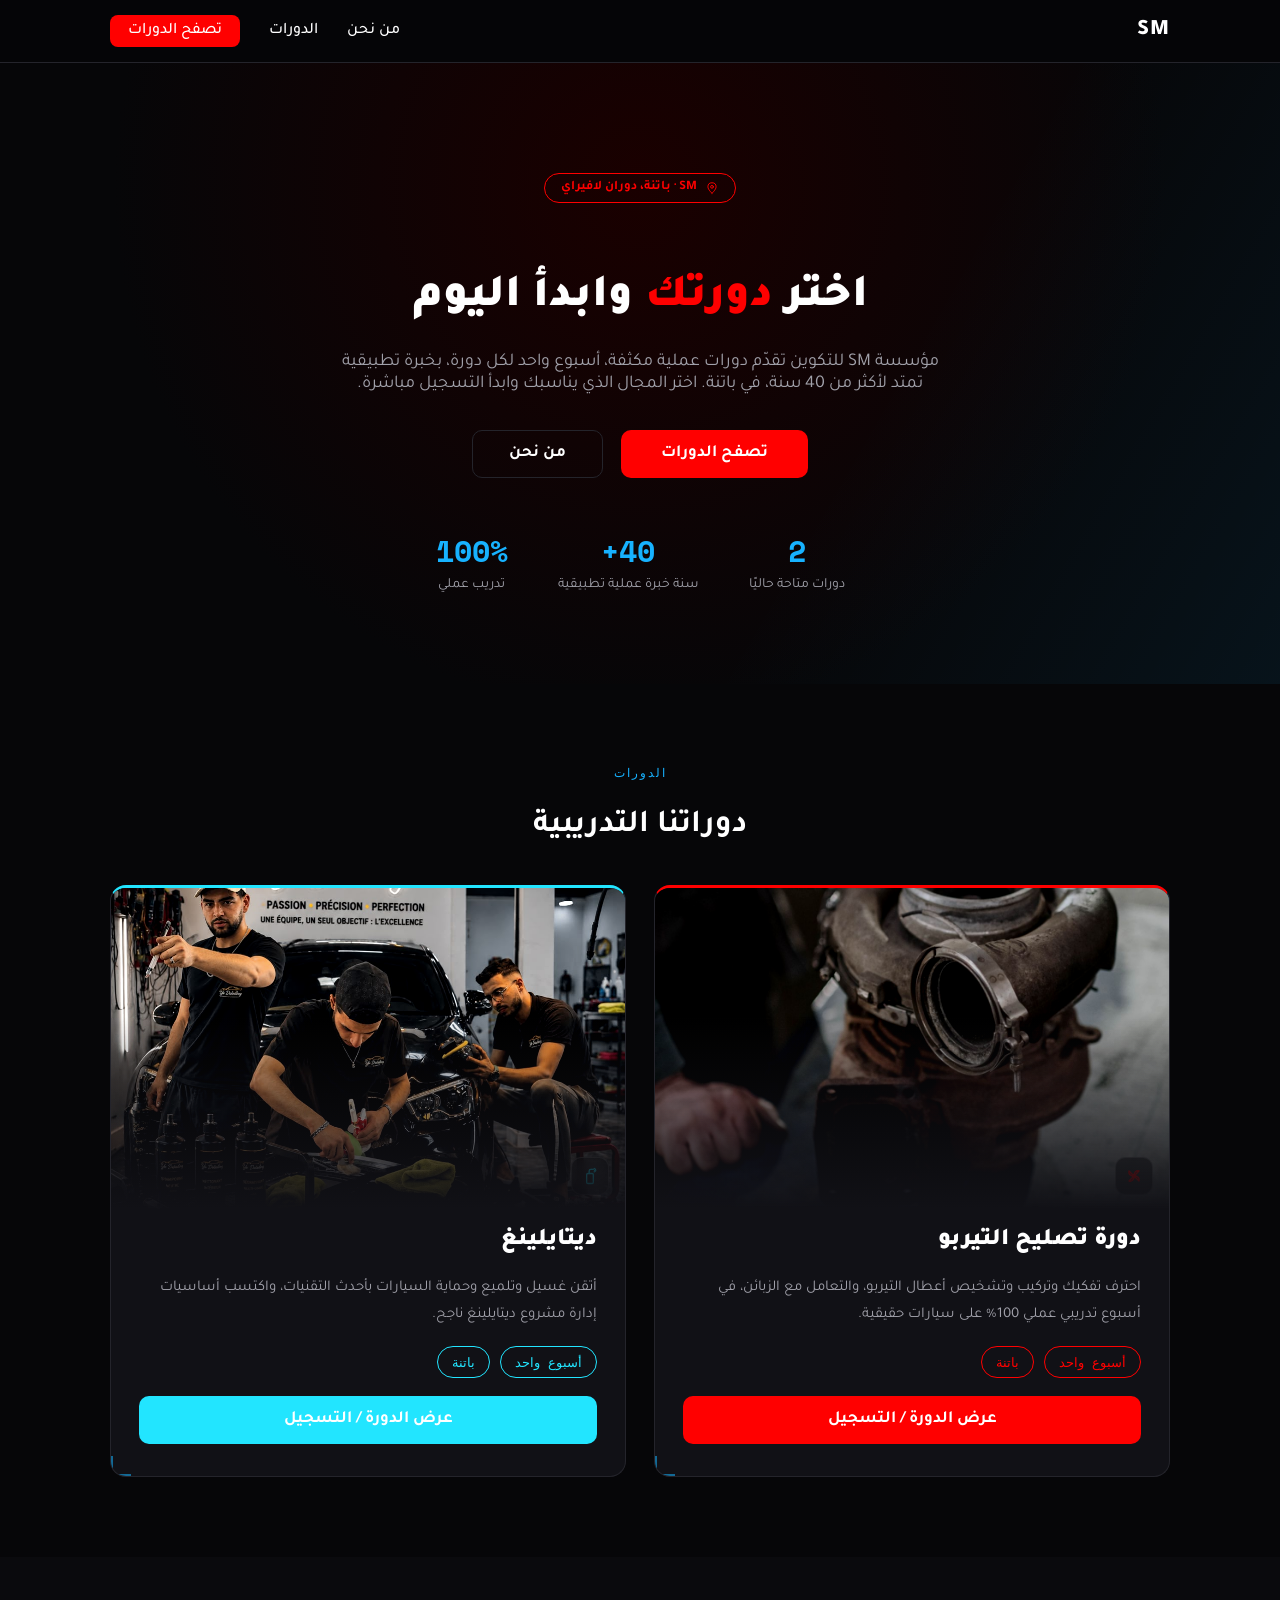
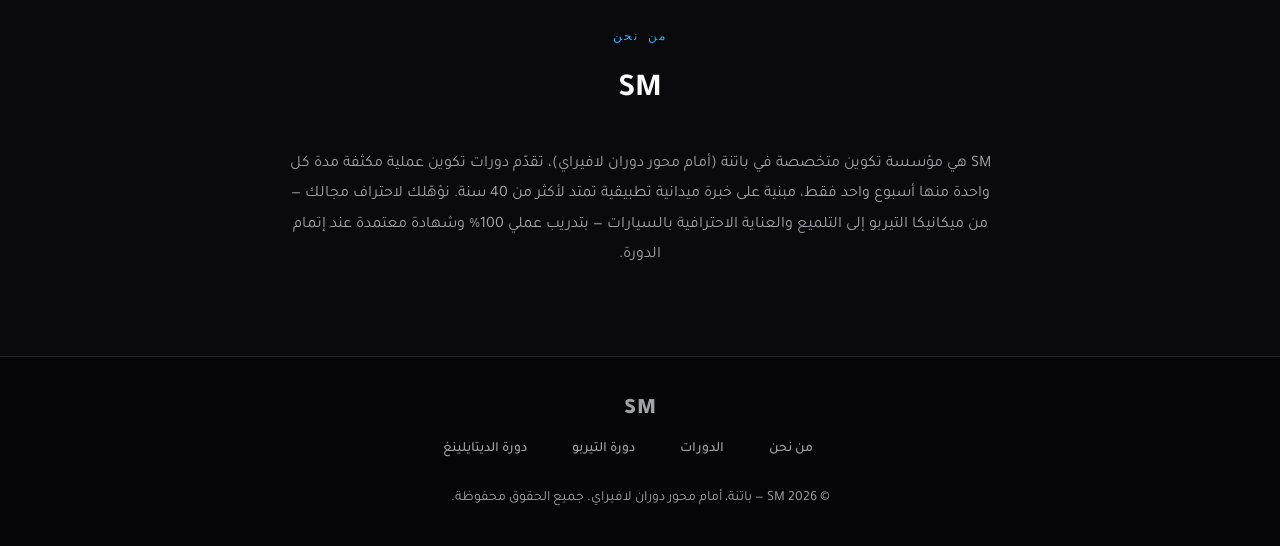
==== index.html @ 5389dda2 "Add YR DETAILING partner section and use its photo on the detailing card The detailing course is run" ====
<!DOCTYPE html>
<html lang="ar" dir="rtl">
<head>
<meta charset="UTF-8">
<meta name="viewport" content="width=device-width, initial-scale=1.0">
<meta name="description" content="SM — مؤسسة تكوين في باتنة تقدّم دورات عملية مكثفة: التيربو وميكانيكا السيارات، والتلميع والعناية الاحترافية بالسيارات (ديتايلينغ).">
<meta name="theme-color" content="#060608">
<title>SM | اختر دورتك - باتنة</title>
<link rel="icon" href="data:image/svg+xml,%3Csvg xmlns='http://www.w3.org/2000/svg' viewBox='0 0 100 100'%3E%3Ccircle cx='50' cy='50' r='48' fill='%23000'/%3E%3Ccircle cx='50' cy='50' r='48' fill='none' stroke='%23ff0000' stroke-width='4'/%3E%3Ctext x='50' y='68' font-size='55' text-anchor='middle'%3E%F0%9F%94%A7%3C/text%3E%3C/svg%3E">
<link rel="preconnect" href="https://fonts.googleapis.com">
<link href="https://fonts.googleapis.com/css2?family=Tajawal:wght@400;500;700;900&family=Space+Mono:wght@400;700&display=swap" rel="stylesheet">
<link rel="stylesheet" href="assets/style.css">
</head>
<body>

<!-- Icon sprite: inline SVG symbols (no emoji, no external icon library) -->
<svg aria-hidden="true" style="position:absolute;width:0;height:0;overflow:hidden">
  <defs>
    <symbol id="icon-map-pin" viewBox="0 0 24 24">
      <path d="M12 21s-7-6.2-7-11a7 7 0 1 1 14 0c0 4.8-7 11-7 11Z"/>
      <circle cx="12" cy="10" r="2.4"/>
    </symbol>
    <symbol id="icon-turbine" viewBox="0 0 24 24">
      <circle cx="12" cy="12" r="2"/>
      <path d="M12 12 C12 7 15 5 18 6 C16 8 14 10 12 12 Z"/>
      <path d="M12 12 C7 12 5 9 6 6 C8 8 10 10 12 12 Z"/>
      <path d="M12 12 C12 17 9 19 6 18 C8 16 10 14 12 12 Z"/>
      <path d="M12 12 C17 12 19 15 18 18 C16 16 14 14 12 12 Z"/>
    </symbol>
    <symbol id="icon-spray" viewBox="0 0 24 24">
      <rect x="8" y="9" width="8" height="12" rx="1.5"/>
      <path d="M11 9V6a2 2 0 0 1 2-2h1"/>
      <path d="M14 4h2"/>
      <path d="M17 3l1.5 1M17.5 5.5 19 5M17 7l1.5-1"/>
    </symbol>
    <symbol id="icon-arrow-up" viewBox="0 0 24 24">
      <path d="M12 19V5"/>
      <path d="M6 11 12 5 18 11"/>
    </symbol>
  </defs>
</svg>

<a href="#main" class="skip-link">تخطَّ إلى المحتوى</a>

<header class="site-header">
  <div class="container header-inner">
    <a href="index.html" class="logo">SM</a>

    <button class="nav-toggle" id="navToggle" aria-expanded="false" aria-controls="siteNav" aria-label="فتح القائمة">
      <span></span><span></span><span></span>
    </button>

    <nav id="siteNav">
      <a href="#about">من نحن</a>
      <a href="#courses">الدورات</a>
      <a href="#courses" class="nav-cta">تصفح الدورات</a>
    </nav>
  </div>
</header>

<main id="main">

<section class="hero hero--centered">
  <div class="container hero-inner">
    <div class="hero-content">
      <span class="hero-badge reveal">
        <svg class="icon" style="width:14px;height:14px"><use href="#icon-map-pin"/></svg>
        SM · باتنة، دوران لافيراي
      </span>
      <h1 class="reveal">اختر <span class="highlight">دورتك</span> وابدأ اليوم</h1>
      <p class="reveal">مؤسسة SM للتكوين تقدّم دورات عملية مكثفة، أسبوع واحد لكل دورة، بخبرة تطبيقية تمتد لأكثر من 40 سنة، في باتنة. اختر المجال الذي يناسبك وابدأ التسجيل مباشرة.</p>
      <div class="hero-actions reveal">
        <a href="#courses" class="btn-primary">تصفح الدورات</a>
        <a href="#about" class="btn-ghost">من نحن</a>
      </div>
      <div class="hero-stats reveal">
        <div class="hero-stat">
          <div class="hero-stat-value"><span class="counter" data-target="2">0</span></div>
          <div class="hero-stat-label">دورات متاحة حاليًا</div>
        </div>
        <div class="hero-stat">
          <div class="hero-stat-value"><span class="counter" data-target="40" data-suffix="+">0</span></div>
          <div class="hero-stat-label">سنة خبرة عملية تطبيقية</div>
        </div>
        <div class="hero-stat">
          <div class="hero-stat-value"><span class="counter" data-target="100" data-suffix="%">0</span></div>
          <div class="hero-stat-label">تدريب عملي</div>
        </div>
      </div>
    </div>
  </div>
</section>

<section class="courses" id="courses">
  <div class="container">
    <span class="section-eyebrow reveal">الدورات</span>
    <h2 class="section-title reveal">دوراتنا التدريبية</h2>
    <div class="courses-grid" id="coursesGrid"></div>
  </div>
</section>

<section class="about" id="about">
  <div class="container about-inner reveal">
    <span class="section-eyebrow">من نحن</span>
    <h2 class="section-title">SM</h2>
    <p>
      SM هي مؤسسة تكوين متخصصة في باتنة (أمام محور دوران لافيراي)، تقدّم دورات تكوين عملية مكثفة
      مدة كل واحدة منها أسبوع واحد فقط، مبنية على خبرة ميدانية تطبيقية تمتد لأكثر من 40 سنة.
      نؤهّلك لاحتراف مجالك — من ميكانيكا التيربو إلى التلميع والعناية الاحترافية بالسيارات —
      بتدريب عملي 100% وشهادة معتمدة عند إتمام الدورة.
    </p>
  </div>
</section>

</main>

<footer class="site-footer">
  <div class="container footer-inner">
    <a href="index.html" class="logo">SM</a>
    <nav class="footer-nav">
      <a href="#about">من نحن</a>
      <a href="#courses">الدورات</a>
      <a href="turbo.html">دورة التيربو</a>
      <a href="detailing.html">دورة الديتايلينغ</a>
    </nav>
    <p>© 2026 SM — باتنة، أمام محور دوران لافيراي. جميع الحقوق محفوظة.</p>
  </div>
</footer>

<button id="backToTop" class="back-to-top" aria-label="العودة إلى الأعلى">
  <svg class="icon" style="width:20px;height:20px"><use href="#icon-arrow-up"/></svg>
</button>

<script src="assets/courses.js"></script>
<script src="assets/script.js"></script>
</body>
</html>
---- assets/style.css ----
:root {
  --bg: #060608;
  --bg-alt: #0a0a0d;
  --card: #111116;
  --border: #24242b;
  --red: #ff0000;
  --red-rgb: 255, 0, 0;
  --blue: #17b2ff;
  --blue-rgb: 23, 178, 255;
  --text: #fff;
  --text-dim: #a1a1aa;
}

* { box-sizing: border-box; }

html { scroll-behavior: smooth; }

body {
  margin: 0;
  padding: 0;
  background-color: var(--bg);
  color: var(--text);
  font-family: 'Tajawal', Arial, sans-serif;
}

.container {
  max-width: 1100px;
  margin: 0 auto;
  padding: 0 20px;
}

a { text-decoration: none; color: inherit; }

:focus-visible {
  outline: 2px solid var(--blue);
  outline-offset: 3px;
}

.icon {
  width: 1em;
  height: 1em;
  stroke: currentColor;
  fill: none;
  stroke-width: 1.6;
  stroke-linecap: round;
  stroke-linejoin: round;
  flex-shrink: 0;
}

.skip-link {
  position: absolute;
  right: 10px;
  top: -60px;
  background-color: var(--red);
  color: #fff;
  padding: 10px 18px;
  border-radius: 8px;
  z-index: 1000;
  transition: top 0.2s;
}
.skip-link:focus { top: 10px; }

.section-title {
  text-align: center;
  font-size: 32px;
  margin-bottom: 40px;
}
.section-eyebrow {
  display: block;
  text-align: center;
  color: var(--blue);
  font-family: 'Space Mono', monospace;
  font-size: 12px;
  letter-spacing: 2px;
  text-transform: uppercase;
  margin-bottom: 10px;
}

section[id] { scroll-margin-top: 90px; }

/* Technical HUD corner accents */
.tech-corners { position: relative; }
.tech-corners::before,
.tech-corners::after {
  content: '';
  position: absolute;
  width: 18px;
  height: 18px;
  border: 2px solid var(--blue);
  opacity: 0.55;
  pointer-events: none;
  transition: opacity 0.3s, border-color 0.3s;
}
.tech-corners::before { top: 0; inset-inline-start: 0; border-inline-end: none; border-bottom: none; }
.tech-corners::after { bottom: 0; inset-inline-end: 0; border-inline-start: none; border-top: none; }
.tech-corners:hover::before,
.tech-corners:hover::after { border-color: var(--red); opacity: 0.9; }

/* Header */
.site-header {
  position: sticky;
  top: 0;
  background-color: rgba(6,6,8,0.9);
  backdrop-filter: blur(6px);
  border-bottom: 1px solid var(--border);
  z-index: 100;
}
.header-inner {
  display: flex;
  justify-content: space-between;
  align-items: center;
  padding: 18px 20px;
  position: relative;
}
.logo {
  font-weight: 900;
  font-size: 22px;
  letter-spacing: 1px;
}
.logo span { color: var(--red); }

nav a {
  margin-inline-start: 25px;
  font-weight: 500;
  transition: color 0.2s;
}
nav a:hover { color: var(--blue); }
.nav-cta {
  background-color: var(--red);
  padding: 8px 18px;
  border-radius: 8px;
  color: #fff !important;
}
.nav-cta:hover { color: #fff !important; }

.nav-toggle {
  display: none;
  flex-direction: column;
  justify-content: center;
  gap: 5px;
  width: 36px;
  height: 32px;
  background: none;
  border: none;
  cursor: pointer;
  padding: 0;
}
.nav-toggle span {
  display: block;
  height: 2px;
  width: 100%;
  background-color: var(--text);
  border-radius: 2px;
  transition: transform 0.2s, opacity 0.2s;
}
.nav-toggle[aria-expanded="true"] span:nth-child(1) { transform: translateY(7px) rotate(45deg); }
.nav-toggle[aria-expanded="true"] span:nth-child(2) { opacity: 0; }
.nav-toggle[aria-expanded="true"] span:nth-child(3) { transform: translateY(-7px) rotate(-45deg); }

/* Hero */
.hero {
  position: relative;
  padding: 110px 0 90px;
  text-align: center;
  background: radial-gradient(circle at 50% 20%, #1a0000 0%, var(--bg) 65%);
  overflow: hidden;
}
.hero::before {
  content: '';
  position: absolute;
  inset: -50% -20%;
  background: linear-gradient(120deg, transparent 30%, rgba(var(--blue-rgb),0.10) 45%, rgba(var(--red-rgb),0.10) 55%, transparent 70%);
  background-size: 200% 200%;
  animation: sweep 12s ease-in-out infinite;
  pointer-events: none;
}
@keyframes sweep {
  0%, 100% { background-position: 0% 0%; }
  50% { background-position: 100% 100%; }
}
.hero-inner {
  position: relative;
  display: flex;
  align-items: center;
  justify-content: center;
  gap: 50px;
  flex-wrap: wrap-reverse;
}
/* min-width:0 lets these shrink below their flex-basis instead of being
   pinned to it — keeps the hero safe on very narrow screens. */
.hero-content { flex: 1 1 420px; min-width: 0; }
.hero-visual { flex: 1 1 400px; min-width: 0; max-width: min(440px, 100%); }

/* keyframe kept: also used by the course card's hover icon */
@keyframes spin-turbo {
  to { transform: rotate(360deg); }
}

.turbo-photo {
  margin: 0;
  position: relative;
  border-radius: 16px;
  overflow: hidden;
  border: 1px solid var(--border);
  box-shadow: 0 20px 60px rgba(0,0,0,0.6);
}
.turbo-photo img {
  display: block;
  width: 100%;
  height: clamp(320px, 42vw, 440px);
  object-fit: cover;
  object-position: 50% 62%;
  filter: contrast(1.08) saturate(0.9);
}
.turbo-photo::after {
  content: '';
  position: absolute;
  inset: 0;
  background: linear-gradient(160deg, rgba(255,0,0,0.16) 0%, transparent 45%, rgba(6,6,8,0.75) 100%);
  pointer-events: none;
}

.hero-badge {
  display: inline-flex;
  align-items: center;
  gap: 8px;
  border: 1px solid var(--red);
  color: var(--red);
  border-radius: 20px;
  padding: 6px 16px;
  font-size: 13px;
  font-weight: 700;
  margin-bottom: 25px;
}
.hero h1 {
  font-size: clamp(30px, 5.5vw, 46px);
  font-weight: 900;
  margin-bottom: 20px;
  line-height: 1.4;
}
.highlight { color: var(--red); }
.hero p {
  font-size: 18px;
  color: var(--text-dim);
  max-width: 600px;
  margin: 0 auto 35px;
}

.hero-actions {
  display: flex;
  justify-content: center;
  gap: 18px;
  flex-wrap: wrap;
}

.hero-stats {
  display: flex;
  justify-content: center;
  gap: 50px;
  margin-top: 50px;
  flex-wrap: wrap;
}
.hero-stat { text-align: center; }
.hero-stat-value {
  font-family: 'Space Mono', monospace;
  font-size: 30px;
  font-weight: 700;
  color: var(--blue);
}
.hero-stat-label {
  font-size: 14px;
  color: var(--text-dim);
  margin-top: 4px;
}

.btn-primary {
  display: inline-flex;
  align-items: center;
  gap: 8px;
  background-color: var(--red);
  color: #fff;
  padding: 14px 40px;
  border-radius: 10px;
  font-weight: 700;
  font-size: 17px;
  border: none;
  cursor: pointer;
  transition: transform 0.2s, box-shadow 0.2s;
}
.btn-primary:hover {
  transform: translateY(-3px);
  box-shadow: 0 0 25px rgba(var(--red-rgb),0.6);
}
.btn-primary:disabled {
  opacity: 0.6;
  cursor: not-allowed;
  transform: none;
  box-shadow: none;
}

.btn-ghost {
  display: inline-flex;
  align-items: center;
  gap: 8px;
  background-color: transparent;
  color: var(--text);
  padding: 13px 36px;
  border-radius: 10px;
  font-weight: 700;
  font-size: 17px;
  border: 1px solid var(--border);
  cursor: pointer;
  transition: border-color 0.2s, transform 0.2s, color 0.2s;
}
.btn-ghost:hover {
  border-color: var(--blue);
  color: var(--blue);
  transform: translateY(-3px);
}

/* About */
.about { padding: 70px 0; background-color: var(--bg-alt); }
.about-inner {
  max-width: 750px;
  margin: 0 auto;
  text-align: center;
}
.about-inner p {
  color: var(--text-dim);
  font-size: 16px;
  line-height: 1.9;
}

/* Courses */
.courses { padding: 80px 0; }
.course-panel {
  position: relative;
  max-width: 780px;
  margin: 0 auto;
  background-color: var(--card);
  border: 1px solid var(--border);
  border-top: 3px solid var(--blue);
  border-radius: 15px;
  padding: 40px;
  overflow: hidden;
  transition: transform 0.35s, box-shadow 0.35s;
}
.course-panel:hover {
  transform: translateY(-8px);
  box-shadow: 0 0 40px rgba(var(--red-rgb),0.3);
}
.card-shine {
  position: absolute;
  inset: 0;
  background: linear-gradient(120deg, transparent 40%, rgba(255,255,255,0.05) 50%, transparent 60%);
  transform: translateX(-120%);
  transition: transform 0.9s ease;
  pointer-events: none;
}
.course-panel:hover .card-shine { transform: translateX(120%); }

.course-panel-icon svg { transition: transform 0.3s; }
.course-panel:hover .course-panel-icon svg { animation: spin-turbo 1.4s linear infinite; }

.course-panel-header {
  display: flex;
  flex-direction: column;
  align-items: center;
  text-align: center;
  gap: 10px;
  margin-bottom: 30px;
}
.course-panel-icon { width: 56px; height: 56px; color: var(--blue); }
.course-panel-icon .icon { width: 100%; height: 100%; stroke-width: 1.3; }
.course-panel-name { font-size: 24px; font-weight: 900; }
.course-panel-meta { display: flex; gap: 12px; flex-wrap: wrap; justify-content: center; }
.course-meta-pill {
  display: inline-flex;
  align-items: center;
  gap: 6px;
  font-family: 'Space Mono', monospace;
  font-size: 13px;
  color: var(--red);
  border: 1px solid var(--red);
  border-radius: 20px;
  padding: 5px 14px;
}

.program-list {
  display: grid;
  grid-template-columns: repeat(auto-fit, minmax(220px, 1fr));
  gap: 16px;
  margin-bottom: 35px;
}
.program-item {
  display: flex;
  align-items: flex-start;
  gap: 12px;
  background-color: #000;
  border: 1px solid var(--border);
  border-radius: 10px;
  padding: 14px 16px;
  opacity: 0;
  transform: translateY(14px);
  transition: opacity 0.5s ease-out, transform 0.5s ease-out;
}
.course-panel.visible .program-item {
  opacity: 1;
  transform: translateY(0);
}
.course-panel.visible .program-item:nth-child(1) { transition-delay: 0.05s; }
.course-panel.visible .program-item:nth-child(2) { transition-delay: 0.15s; }
.course-panel.visible .program-item:nth-child(3) { transition-delay: 0.25s; }
.course-panel.visible .program-item:nth-child(4) { transition-delay: 0.35s; }
.course-panel.visible .program-item:nth-child(5) { transition-delay: 0.45s; }
@media (prefers-reduced-motion: reduce) {
  .program-item { opacity: 1; transform: none; transition: none; }
}
.program-item-icon { width: 22px; height: 22px; color: var(--blue); margin-top: 2px; }
.program-item p { margin: 0; font-size: 14px; line-height: 1.6; }

.course-panel-cta { text-align: center; }

/* Why us */
.why-us { padding: 80px 0; background-color: var(--bg-alt); }
.why-grid {
  display: grid;
  grid-template-columns: repeat(auto-fit, minmax(220px, 1fr));
  gap: 25px;
  text-align: center;
}
.why-item {
  background-color: var(--card);
  border: 1px solid var(--border);
  border-radius: 15px;
  padding: 30px 15px;
  transition: border-color 0.3s, transform 0.3s;
}
.why-item:hover { border-color: var(--blue); transform: translateY(-6px); }
.why-icon {
  width: 40px;
  height: 40px;
  margin: 0 auto 12px;
  color: var(--red);
}
.why-icon .icon { width: 100%; height: 100%; }
.why-item p { font-weight: 500; }

/* FAQ */
.faq { padding: 80px 0; }
.faq-list { max-width: 750px; margin: 0 auto; display: flex; flex-direction: column; gap: 14px; }
.faq-item {
  background-color: var(--card);
  border: 1px solid var(--border);
  border-radius: 12px;
  overflow: hidden;
}
.faq-question {
  width: 100%;
  display: flex;
  align-items: center;
  justify-content: space-between;
  gap: 15px;
  background: none;
  border: none;
  color: var(--text);
  font-family: inherit;
  font-size: 16px;
  font-weight: 700;
  text-align: start;
  padding: 20px;
  cursor: pointer;
}
.faq-question .icon {
  width: 20px;
  height: 20px;
  color: var(--blue);
  transition: transform 0.25s;
  flex-shrink: 0;
}
.faq-item[data-open="true"] .faq-question .icon { transform: rotate(180deg); }
.faq-answer {
  display: grid;
  grid-template-rows: 0fr;
  transition: grid-template-rows 0.25s ease-out;
}
.faq-item[data-open="true"] .faq-answer { grid-template-rows: 1fr; }
.faq-answer-inner {
  overflow: hidden;
  color: var(--text-dim);
  font-size: 14px;
  line-height: 1.8;
}
.faq-item[data-open="true"] .faq-answer-inner { padding: 0 20px 20px; }

/* Signup */
.signup { padding: 80px 0; }
.signup-form {
  max-width: 550px;
  margin: 0 auto;
  background-color: var(--card);
  border: 1px solid var(--border);
  border-radius: 15px;
  padding: 35px;
}
.form-row { margin-bottom: 20px; display: flex; flex-direction: column; gap: 8px; }
.form-row label { font-weight: 500; font-size: 14px; }
.form-row input,
.form-row select,
.form-row textarea {
  background-color: #000;
  border: 1px solid var(--border);
  border-radius: 8px;
  padding: 12px;
  color: var(--text);
  font-family: inherit;
  font-size: 15px;
  min-height: 44px;
}
.form-row input:focus,
.form-row select:focus,
.form-row textarea:focus {
  outline: none;
  border-color: var(--blue);
}
.form-row input.invalid,
.form-row select.invalid {
  border-color: var(--red);
}
.field-error {
  color: var(--red);
  font-size: 13px;
  min-height: 16px;
}
.choice-group {
  display: flex;
  flex-wrap: wrap;
  gap: 8px;
  border-radius: 10px;
  transition: box-shadow 0.2s;
}
.choice-group.invalid { box-shadow: 0 0 0 1px var(--red); padding: 4px; }
.choice-btn {
  background-color: #000;
  border: 1px solid var(--border);
  color: var(--text);
  border-radius: 8px;
  padding: 10px 16px;
  min-height: 44px;
  font-family: inherit;
  font-size: 14px;
  cursor: pointer;
  transition: border-color 0.2s, background-color 0.2s, color 0.2s;
}
.choice-btn:hover { border-color: var(--blue); }
.choice-btn.selected {
  background-color: var(--blue);
  border-color: var(--blue);
  color: #000;
  font-weight: 700;
}
.signup-form .btn-primary { width: 100%; justify-content: center; }
.form-message {
  text-align: center;
  margin-top: 15px;
  font-weight: 500;
  min-height: 20px;
}
.form-message.success { color: #2ecc71; }
.form-message.error { color: var(--red); }

/* Footer */
.site-footer {
  padding: 40px 0 25px;
  text-align: center;
  border-top: 1px solid var(--border);
  color: var(--text-dim);
  font-size: 14px;
}
.footer-inner {
  display: flex;
  flex-direction: column;
  align-items: center;
  gap: 18px;
}
.footer-nav { display: flex; gap: 20px; flex-wrap: wrap; justify-content: center; }
.footer-nav a { font-size: 14px; transition: color 0.2s; }
.footer-nav a:hover { color: var(--blue); }

/* Back to top */
.back-to-top {
  position: fixed;
  bottom: 25px;
  left: 25px;
  width: 46px;
  height: 46px;
  border-radius: 50%;
  background-color: var(--red);
  color: #fff;
  border: none;
  cursor: pointer;
  opacity: 0;
  visibility: hidden;
  transform: translateY(10px);
  transition: opacity 0.25s, transform 0.25s, visibility 0.25s;
  z-index: 90;
  display: flex;
  align-items: center;
  justify-content: center;
}
.back-to-top .icon { width: 20px; height: 20px; }
.back-to-top.visible {
  opacity: 1;
  visibility: visible;
  transform: translateY(0);
}

/* Scroll reveal */
.reveal {
  opacity: 0;
  transform: translateY(24px);
  transition: opacity 0.6s ease-out, transform 0.6s ease-out;
}
.reveal.visible {
  opacity: 1;
  transform: translateY(0);
}
@media (prefers-reduced-motion: reduce) {
  html { scroll-behavior: auto; }
  .reveal { opacity: 1; transform: none; transition: none; }
  .back-to-top { transition: none; }
  .hero::before { animation: none; }
  .course-panel:hover .course-panel-icon svg { animation: none; }
  .card-shine { display: none; }
}

@media (max-width: 780px) {
  .nav-toggle { display: flex; }
  nav#siteNav {
    position: absolute;
    top: 100%;
    inset-inline: 0;
    background-color: var(--bg-alt);
    border-bottom: 1px solid var(--border);
    flex-direction: column;
    align-items: stretch;
    padding: 10px 20px 20px;
    display: none;
  }
  nav#siteNav.open { display: flex; }
  nav#siteNav a {
    margin-inline-start: 0;
    padding: 12px 0;
    border-bottom: 1px solid var(--border);
  }
  nav#siteNav .nav-cta {
    margin-top: 10px;
    text-align: center;
  }
}

@media (max-width: 600px) {
  .hero { padding: 70px 0 60px; }
  .hero-stats { gap: 28px; margin-top: 36px; }
  .hero-inner { gap: 34px; }
  .course-panel { padding: 28px 20px; }
  .signup-form { padding: 26px 20px; }
}

/* ==========================================================================
   Shared components: course hub (index.html) + reused across course pages
   ========================================================================== */

/* Centered hero variant — used by the hub page, which has no side visual */
.hero--centered .hero-inner { justify-content: center; text-align: center; }
.hero--centered .hero-content { flex: 0 1 720px; }

/* Course selection cards (data-driven, rendered from assets/courses.js) */
.courses-grid {
  display: grid;
  grid-template-columns: repeat(auto-fit, minmax(280px, 1fr));
  gap: 28px;
}
.course-card {
  --accent-rgb: var(--red-rgb);
  position: relative;
  display: flex;
  flex-direction: column;
  gap: 18px;
  background-color: var(--card);
  border: 1px solid var(--border);
  border-top: 3px solid rgb(var(--accent-rgb));
  border-radius: 16px;
  padding: 32px 28px;
  overflow: hidden;
  transition: transform 0.35s, box-shadow 0.35s, border-color 0.35s;
}
.course-card:hover,
.course-card:focus-within {
  transform: translateY(-8px);
  box-shadow: 0 0 40px rgba(var(--accent-rgb), 0.3);
}
.course-card:hover .card-shine { transform: translateX(120%); }
.course-card-media {
  position: relative;
  aspect-ratio: 16 / 10;
  margin: -32px -28px 0;
  overflow: hidden;
}
.course-card-media img {
  width: 100%;
  height: 100%;
  object-fit: cover;
  display: block;
  filter: contrast(1.08) saturate(0.92);
}
.course-card-media::after {
  content: '';
  position: absolute;
  inset: 0;
  background: linear-gradient(180deg, rgba(0,0,0,0) 40%, var(--card) 100%);
  pointer-events: none;
}
.course-card-media-icon {
  position: absolute;
  bottom: 14px;
  inset-inline-start: 16px;
  width: 38px;
  height: 38px;
  border-radius: 10px;
  background: rgba(0,0,0,0.55);
  backdrop-filter: blur(6px);
  -webkit-backdrop-filter: blur(6px);
  border: 1px solid rgba(255,255,255,0.18);
  display: flex;
  align-items: center;
  justify-content: center;
  color: rgb(var(--accent-rgb));
}
.course-card-media-icon .icon { width: 20px; height: 20px; }
.course-card-body { display: flex; flex-direction: column; gap: 18px; flex: 1; }
.course-card-name { font-size: 24px; font-weight: 900; margin: 0; }
.course-card-desc { color: var(--text-dim); font-size: 15px; line-height: 1.8; margin: 0; flex: 1; }
.course-card-meta { display: flex; gap: 10px; flex-wrap: wrap; }
.course-card-meta .course-meta-pill { color: rgb(var(--accent-rgb)); border-color: rgb(var(--accent-rgb)); }
.course-card-cta { justify-content: center; background-color: rgb(var(--accent-rgb)); }
.course-card-badge {
  position: absolute;
  top: 18px;
  inset-inline-end: 18px;
  font-family: 'Space Mono', monospace;
  font-size: 11px;
  letter-spacing: 1px;
  text-transform: uppercase;
  color: var(--text-dim);
  border: 1px solid var(--border);
  border-radius: 20px;
  padding: 4px 12px;
}

/* "What you'll learn" module grid — reused on any course page */
.module-grid {
  display: grid;
  grid-template-columns: repeat(auto-fit, minmax(240px, 1fr));
  gap: 20px;
}
.module-card {
  background-color: var(--card);
  border: 1px solid var(--border);
  border-radius: 14px;
  padding: 22px 20px;
  transition: border-color 0.3s, transform 0.3s;
}
.module-card:hover { border-color: var(--blue); transform: translateY(-4px); }
.module-card-head { display: flex; align-items: center; gap: 12px; margin-bottom: 10px; }
.module-card-number {
  font-family: 'Space Mono', monospace;
  font-size: 13px;
  color: var(--blue);
  border: 1px solid var(--blue);
  border-radius: 50%;
  width: 28px;
  height: 28px;
  display: flex;
  align-items: center;
  justify-content: center;
  flex-shrink: 0;
}
.module-card-icon { width: 24px; height: 24px; color: var(--blue); flex-shrink: 0; }
.module-card-title { font-size: 16px; font-weight: 700; margin: 0; }
.module-card-desc { font-size: 14px; color: var(--text-dim); line-height: 1.7; margin: 0; }

/* Lists inside a reused accordion answer (e.g. curriculum lessons) */
.faq-answer-inner ul { margin: 0; padding-inline-start: 20px; }
.faq-answer-inner li { margin-bottom: 6px; }
.faq-answer-inner li:last-child { margin-bottom: 0; }
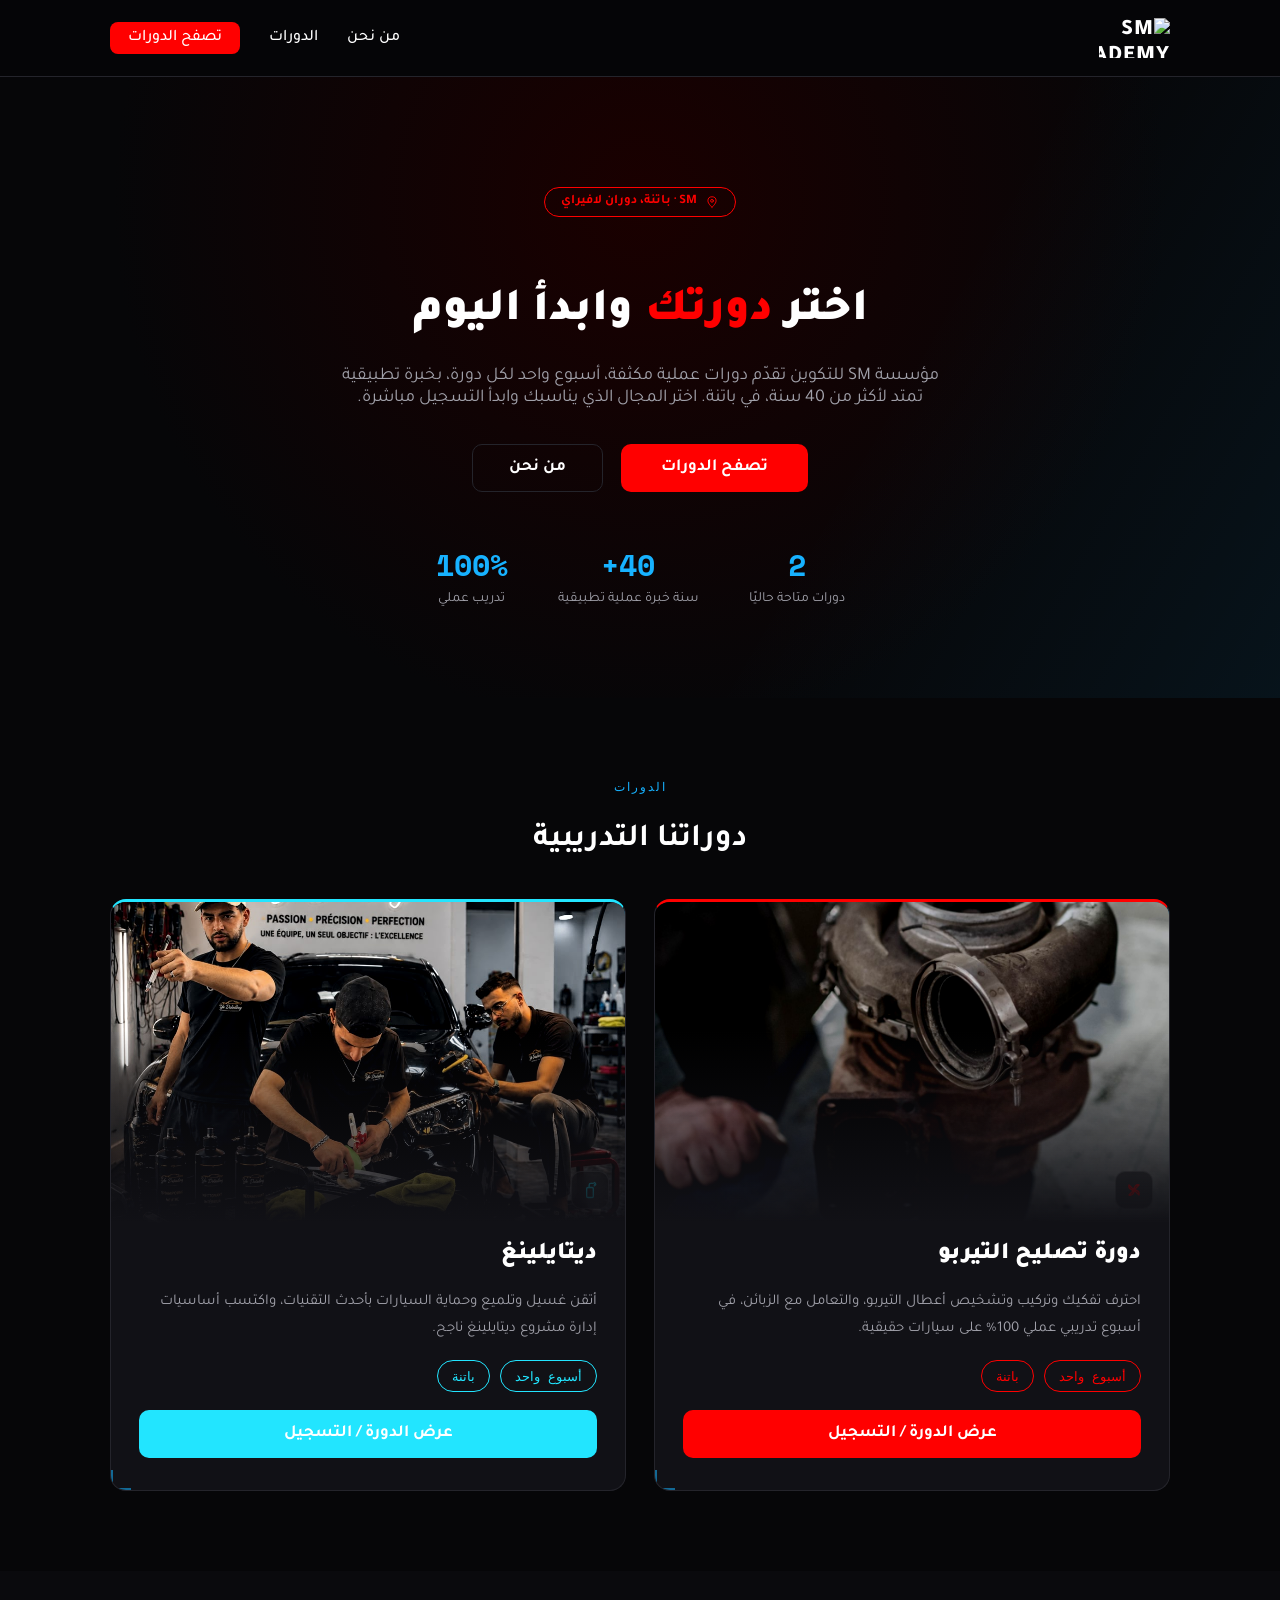
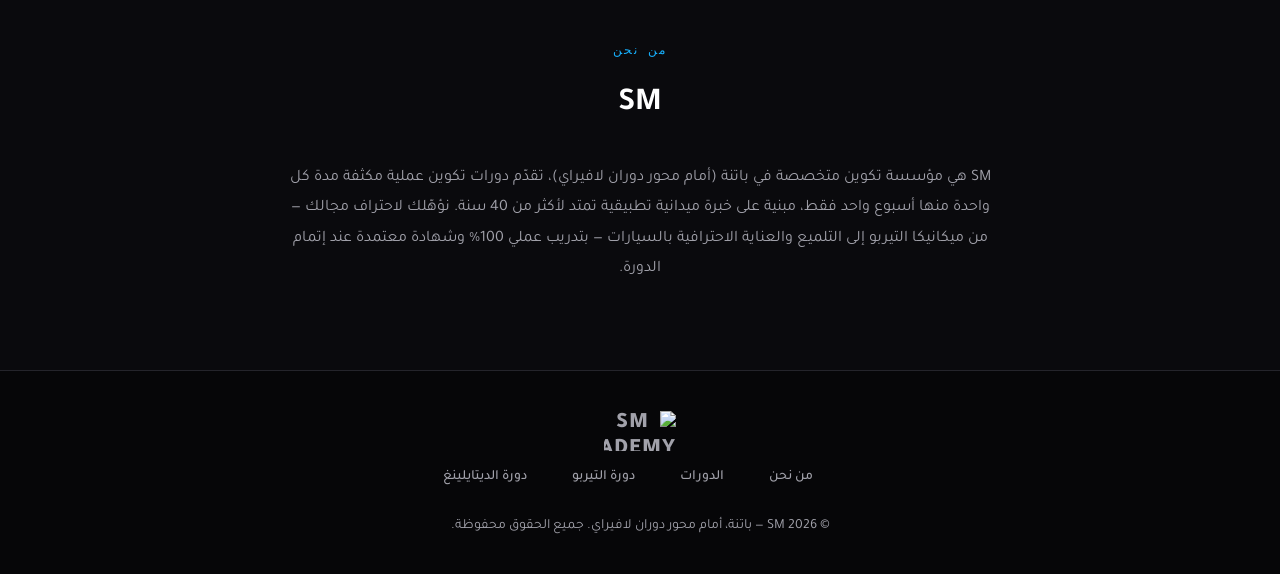
==== commit eabf7f42: "Use the SM ACADEMY logo mark in the header and footer Replaces the "SM" text logo on all three pages" ====
--- a/index.html
+++ b/index.html
@@ -44,7 +44,7 @@
 
 <header class="site-header">
   <div class="container header-inner">
-    <a href="index.html" class="logo">SM</a>
+    <a href="index.html" class="logo"><img class="logo-mark" src="assets/img/sm-academy-logo.png" alt="SM ACADEMY" width="1656" height="932" decoding="async"></a>
 
     <button class="nav-toggle" id="navToggle" aria-expanded="false" aria-controls="siteNav" aria-label="فتح القائمة">
       <span></span><span></span><span></span>
@@ -116,7 +116,7 @@
 
 <footer class="site-footer">
   <div class="container footer-inner">
-    <a href="index.html" class="logo">SM</a>
+    <a href="index.html" class="logo"><img class="logo-mark" src="assets/img/sm-academy-logo.png" alt="SM ACADEMY" width="1656" height="932" decoding="async"></a>
     <nav class="footer-nav">
       <a href="#about">من نحن</a>
       <a href="#courses">الدورات</a>
--- a/assets/style.css
+++ b/assets/style.css
@@ -113,9 +113,19 @@
   position: relative;
 }
 .logo {
+  display: inline-flex;
+  align-items: center;
+  gap: 10px;
   font-weight: 900;
   font-size: 22px;
   letter-spacing: 1px;
+}
+/* SM ACADEMY mark. Sized by height so the wordmark keeps its aspect ratio;
+   the width/height attributes on the tag reserve the box before it loads. */
+.logo-mark {
+  display: block;
+  height: 40px;
+  width: auto;
 }
 .logo span { color: var(--red); }
 
@@ -660,6 +670,7 @@
 }
 
 @media (max-width: 600px) {
+  .logo-mark { height: 32px; }
   .hero { padding: 70px 0 60px; }
   .hero-stats { gap: 28px; margin-top: 36px; }
   .hero-inner { gap: 34px; }
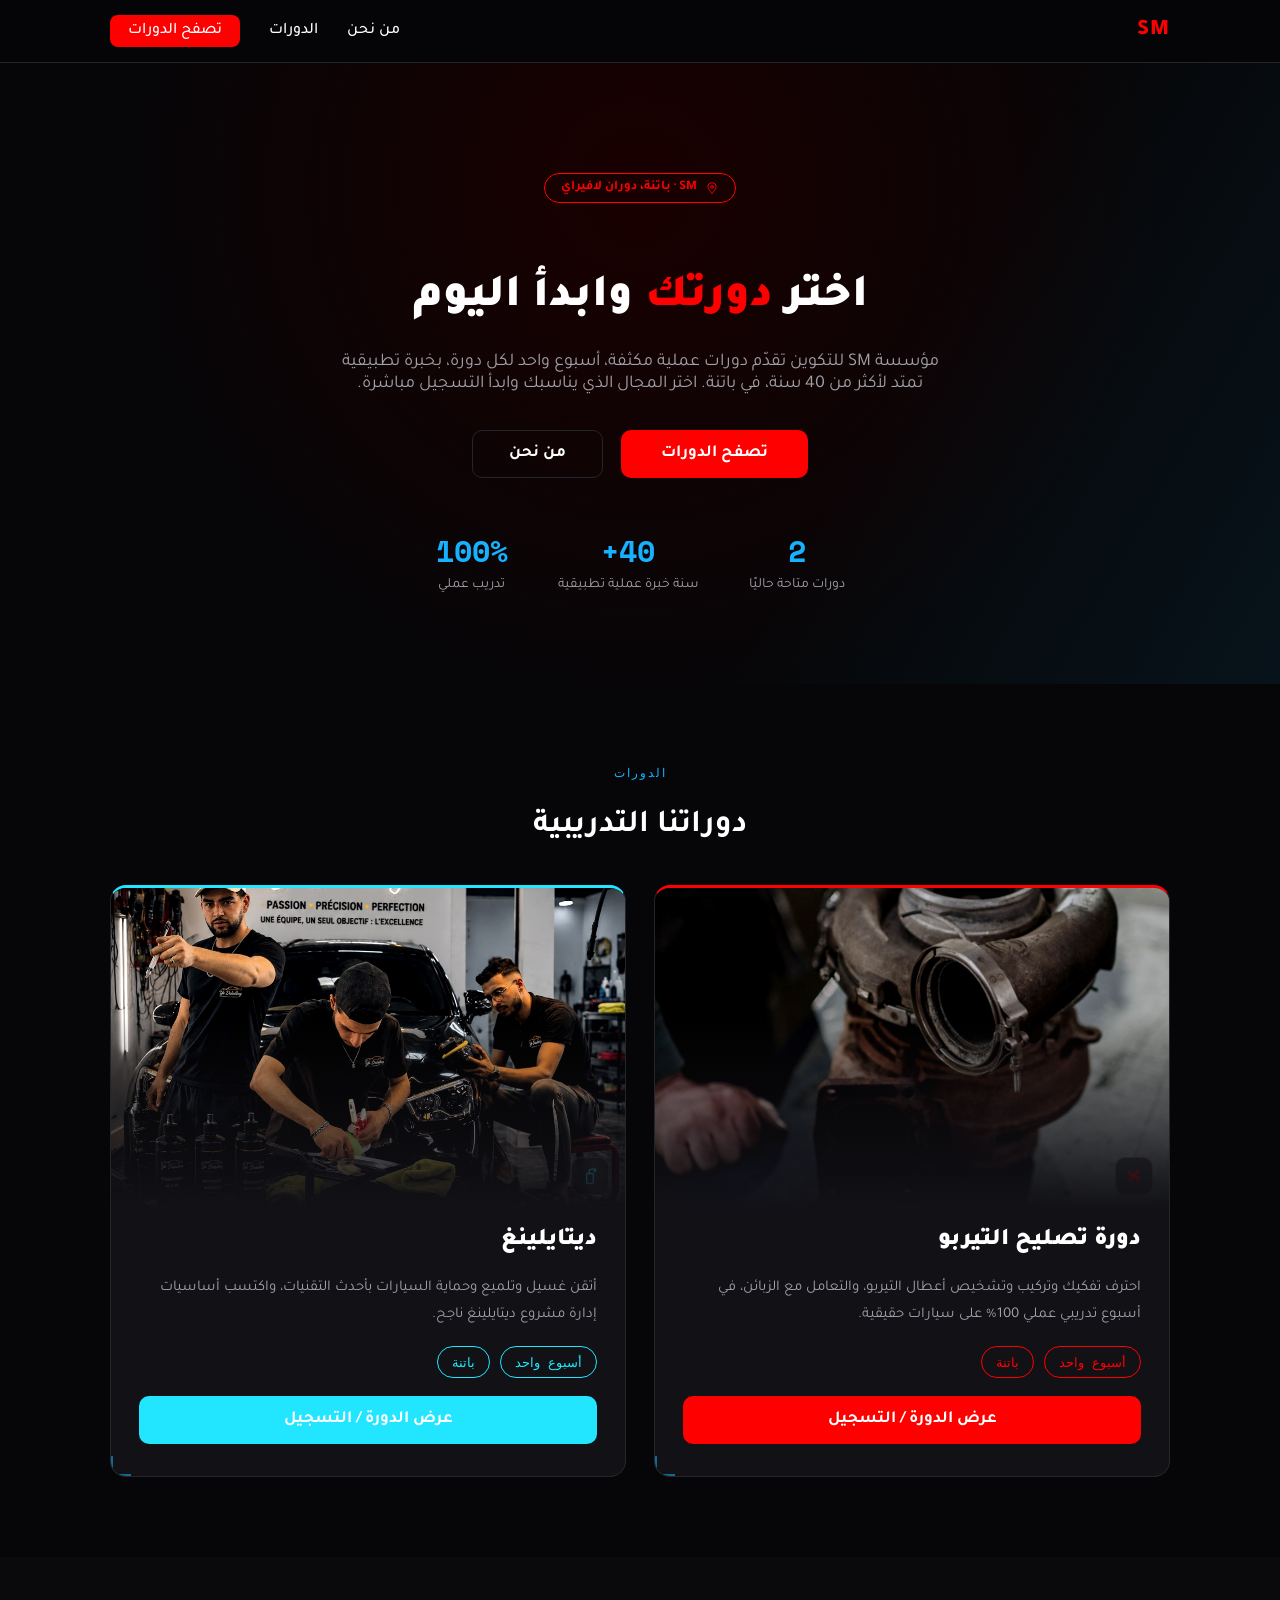
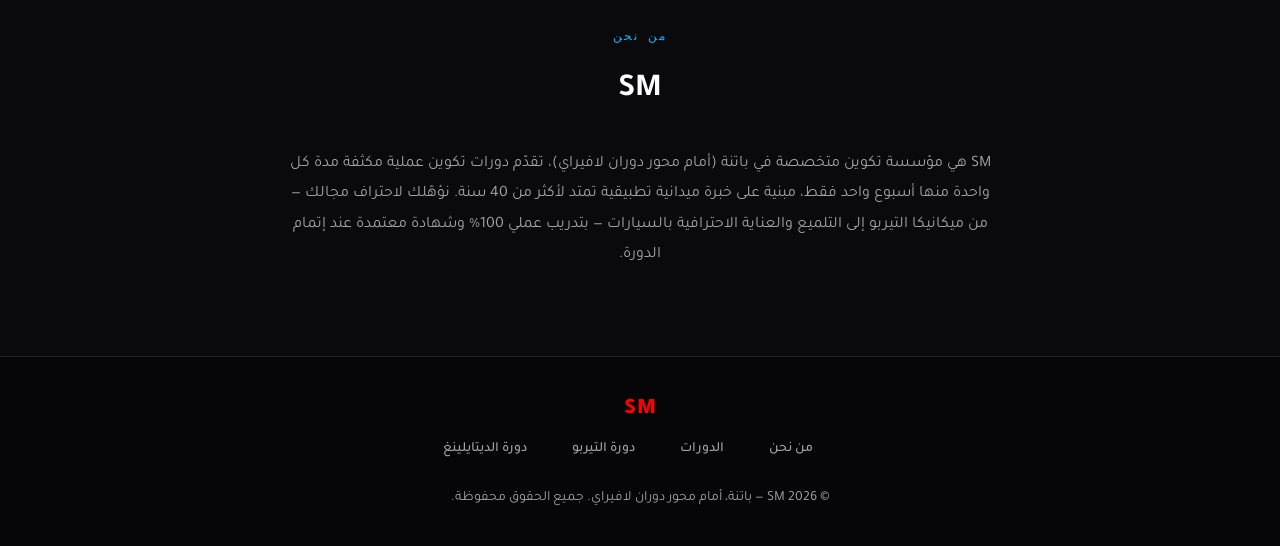
==== commit f70f9ff6: "Fall back to the SM text logo when the mark fails to load assets/img/sm-academy-logo.png is not in t" ====
--- a/index.html
+++ b/index.html
@@ -44,7 +44,7 @@
 
 <header class="site-header">
   <div class="container header-inner">
-    <a href="index.html" class="logo"><img class="logo-mark" src="assets/img/sm-academy-logo.png" alt="SM ACADEMY" width="1656" height="932" decoding="async"></a>
+    <a href="index.html" class="logo"><img class="logo-mark" src="assets/img/sm-academy-logo.png" alt="SM ACADEMY" width="1656" height="932" decoding="async" onerror="this.closest('.logo').classList.add('logo--nomark');this.remove();"><span class="logo-text">SM</span></a>
 
     <button class="nav-toggle" id="navToggle" aria-expanded="false" aria-controls="siteNav" aria-label="فتح القائمة">
       <span></span><span></span><span></span>
@@ -116,7 +116,7 @@
 
 <footer class="site-footer">
   <div class="container footer-inner">
-    <a href="index.html" class="logo"><img class="logo-mark" src="assets/img/sm-academy-logo.png" alt="SM ACADEMY" width="1656" height="932" decoding="async"></a>
+    <a href="index.html" class="logo"><img class="logo-mark" src="assets/img/sm-academy-logo.png" alt="SM ACADEMY" width="1656" height="932" decoding="async" onerror="this.closest('.logo').classList.add('logo--nomark');this.remove();"><span class="logo-text">SM</span></a>
     <nav class="footer-nav">
       <a href="#about">من نحن</a>
       <a href="#courses">الدورات</a>
--- a/assets/style.css
+++ b/assets/style.css
@@ -128,6 +128,10 @@
   width: auto;
 }
 .logo span { color: var(--red); }
+/* Text fallback: if the mark fails to load, the img removes itself and the
+   header shows the "SM" wordmark instead of a broken image. */
+.logo-text { display: none; color: var(--text); }
+.logo--nomark .logo-text { display: inline; }
 
 nav a {
   margin-inline-start: 25px;
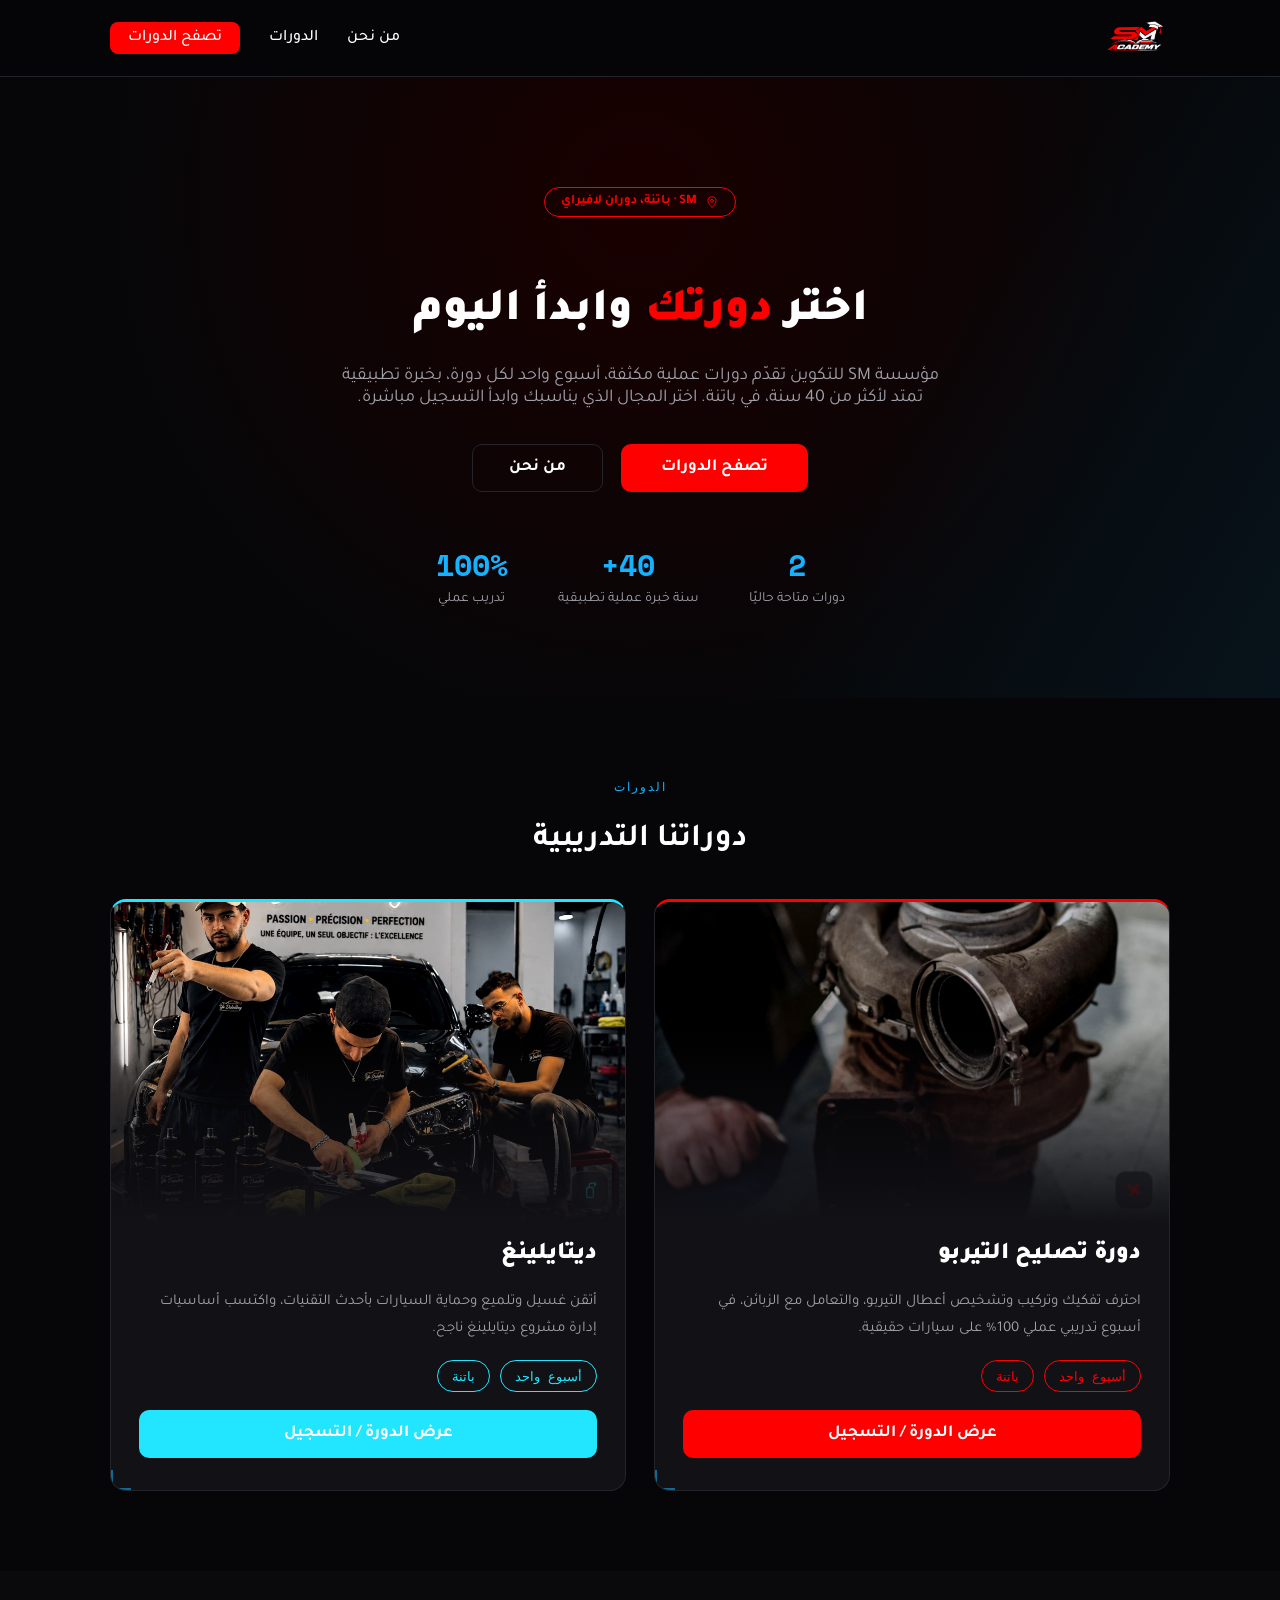
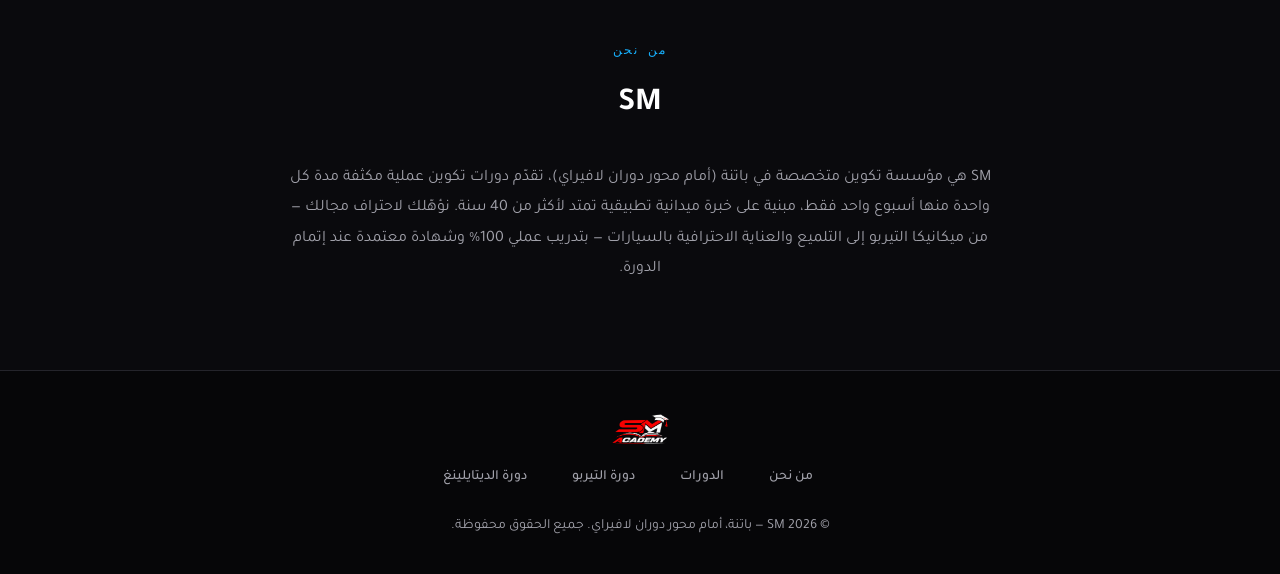
==== commit 8a154390: "Add the SM ACADEMY logo file The mark the header and footer have been pointing at. Source is 1672x94" ====
--- a/index.html
+++ b/index.html
@@ -44,7 +44,7 @@
 
 <header class="site-header">
   <div class="container header-inner">
-    <a href="index.html" class="logo"><img class="logo-mark" src="assets/img/sm-academy-logo.png" alt="SM ACADEMY" width="1656" height="932" decoding="async" onerror="this.closest('.logo').classList.add('logo--nomark');this.remove();"><span class="logo-text">SM</span></a>
+    <a href="index.html" class="logo"><img class="logo-mark" src="assets/img/sm-academy-logo.png" alt="SM ACADEMY" width="480" height="270" decoding="async" onerror="this.closest('.logo').classList.add('logo--nomark');this.remove();"><span class="logo-text">SM</span></a>
 
     <button class="nav-toggle" id="navToggle" aria-expanded="false" aria-controls="siteNav" aria-label="فتح القائمة">
       <span></span><span></span><span></span>
@@ -116,7 +116,7 @@
 
 <footer class="site-footer">
   <div class="container footer-inner">
-    <a href="index.html" class="logo"><img class="logo-mark" src="assets/img/sm-academy-logo.png" alt="SM ACADEMY" width="1656" height="932" decoding="async" onerror="this.closest('.logo').classList.add('logo--nomark');this.remove();"><span class="logo-text">SM</span></a>
+    <a href="index.html" class="logo"><img class="logo-mark" src="assets/img/sm-academy-logo.png" alt="SM ACADEMY" width="480" height="270" decoding="async" onerror="this.closest('.logo').classList.add('logo--nomark');this.remove();"><span class="logo-text">SM</span></a>
     <nav class="footer-nav">
       <a href="#about">من نحن</a>
       <a href="#courses">الدورات</a>
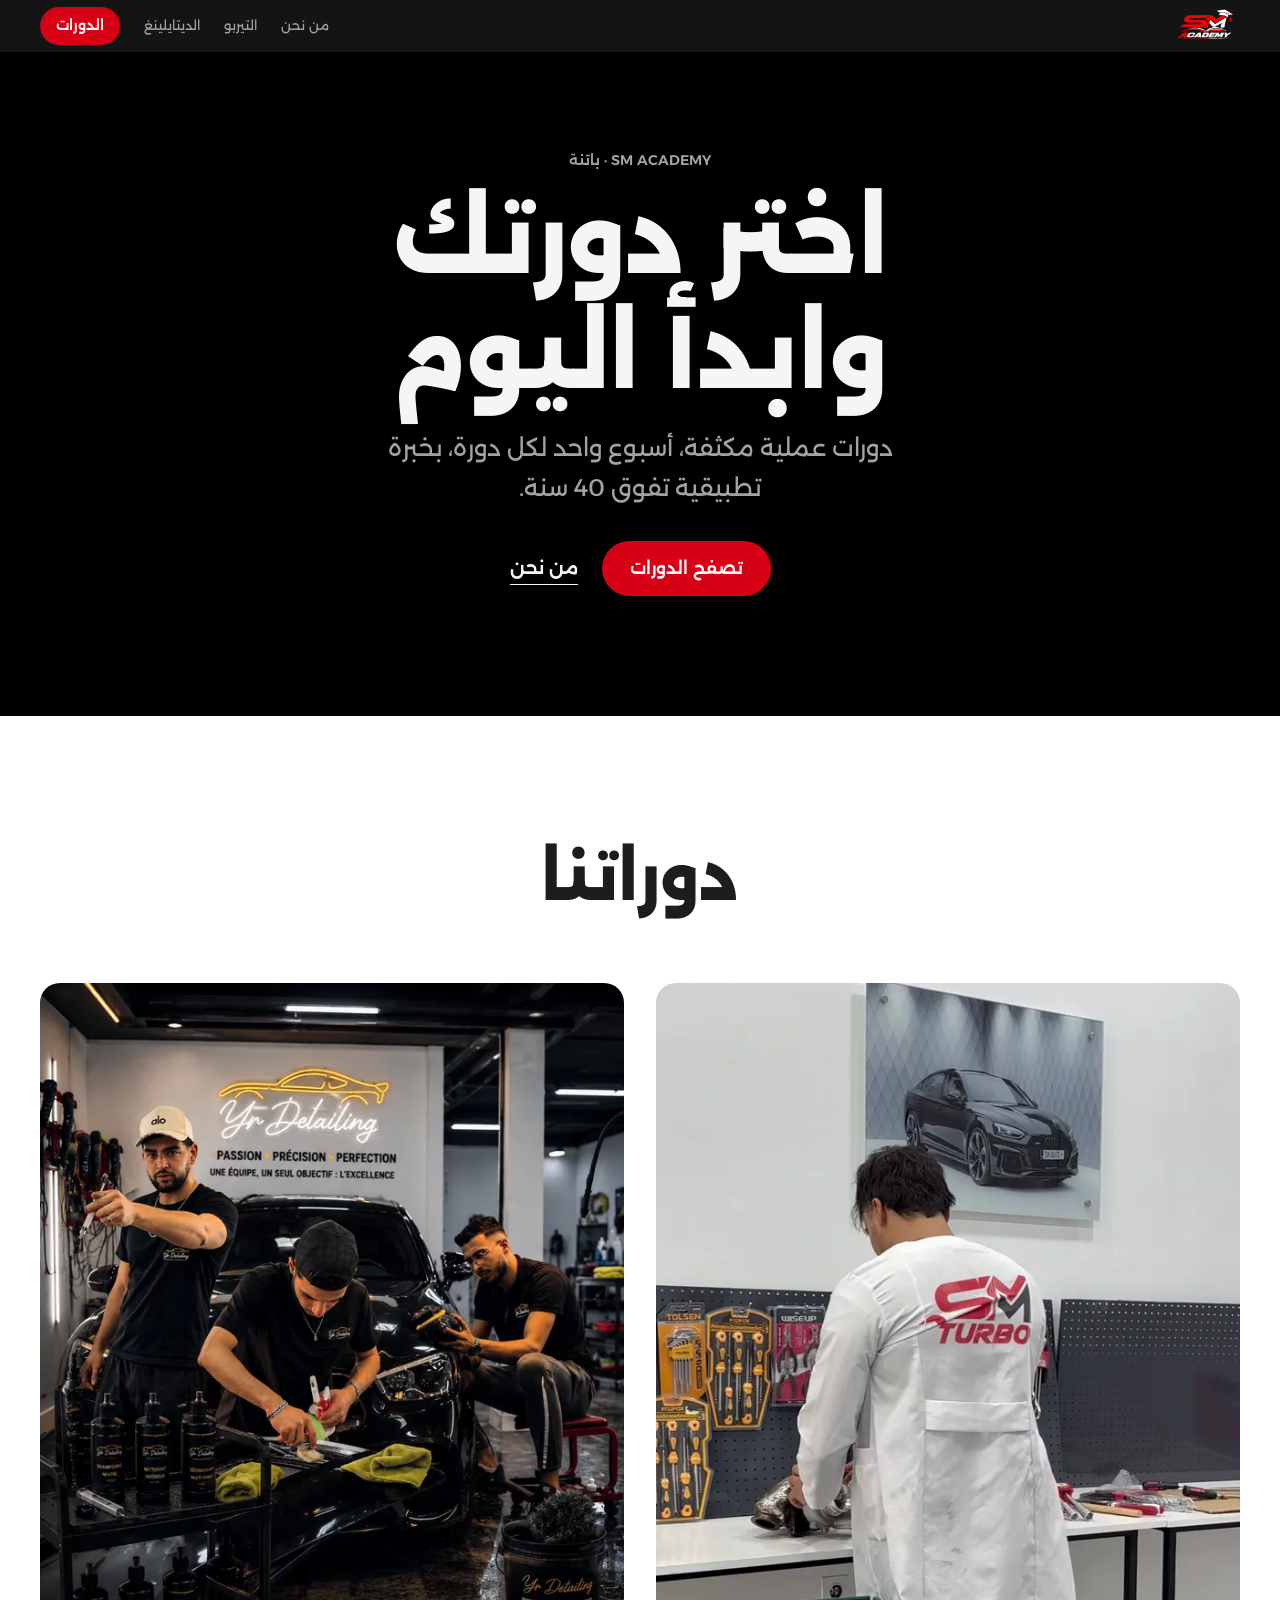
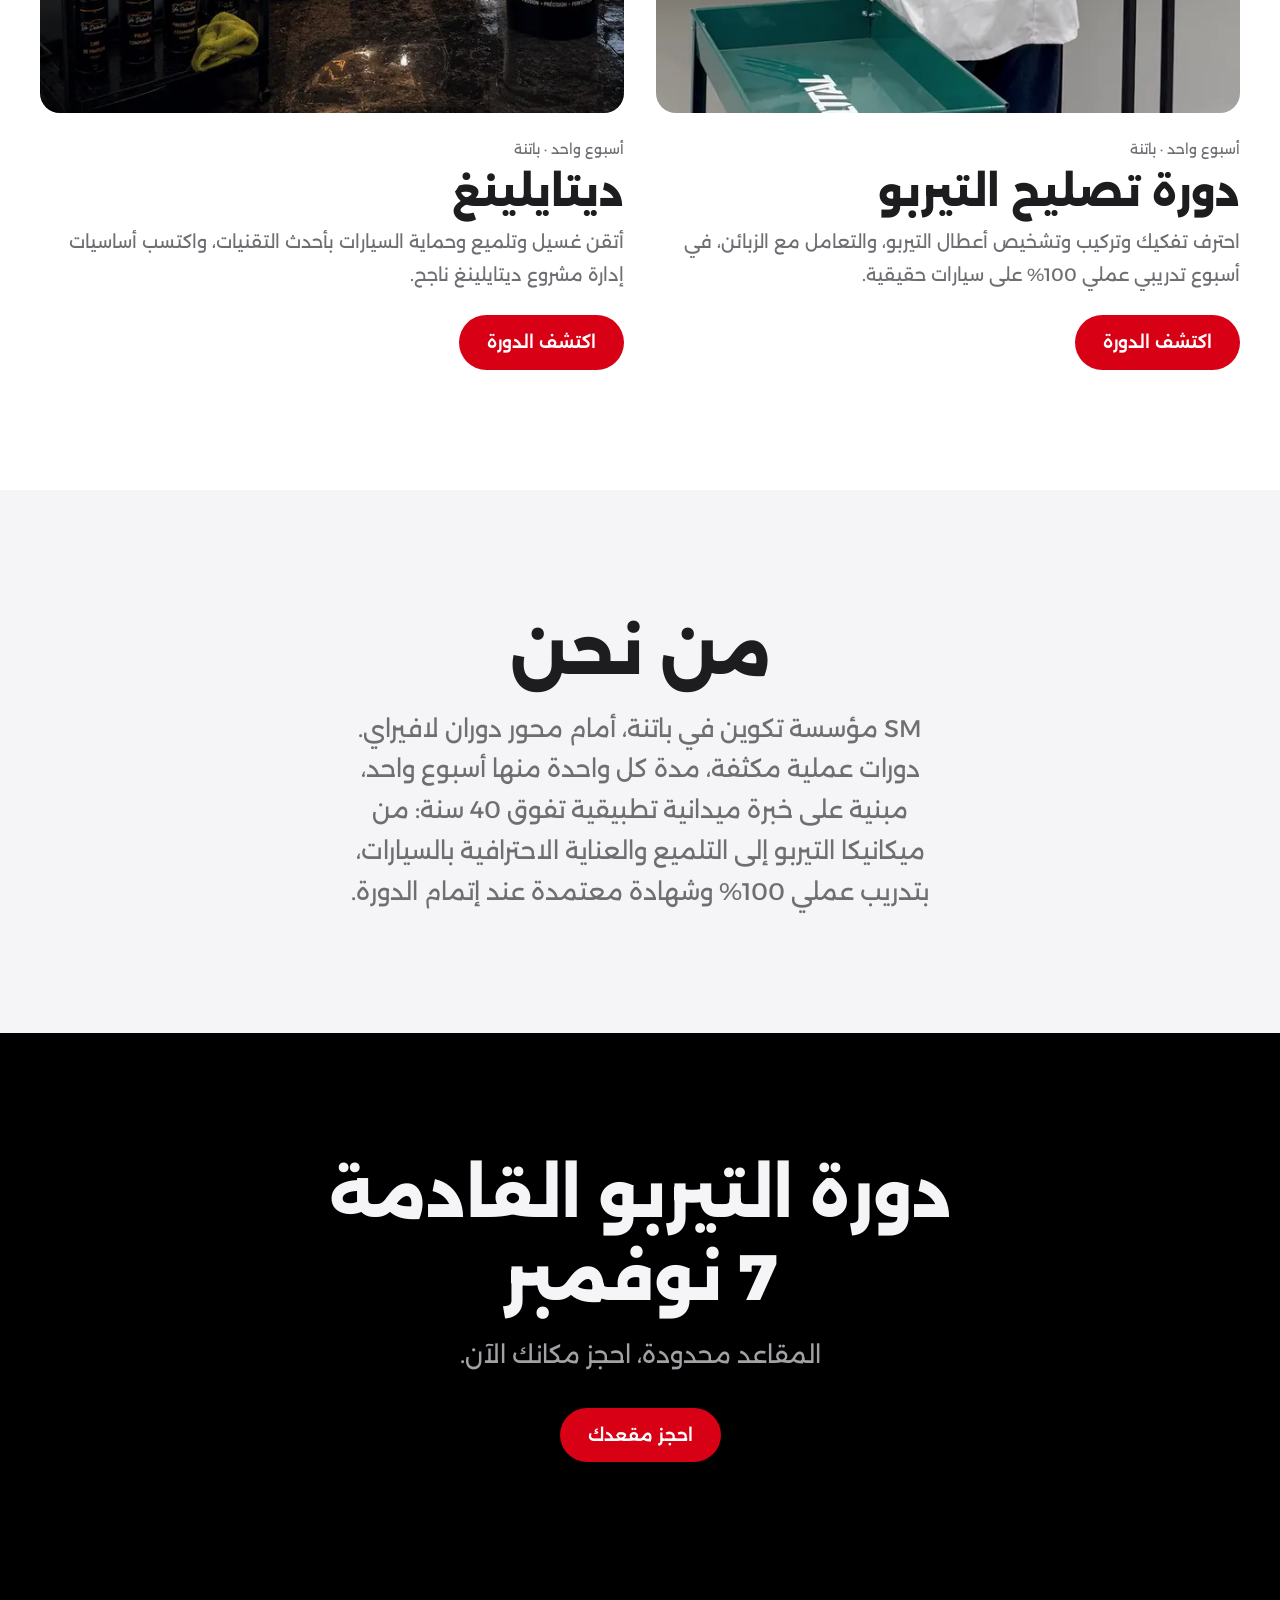
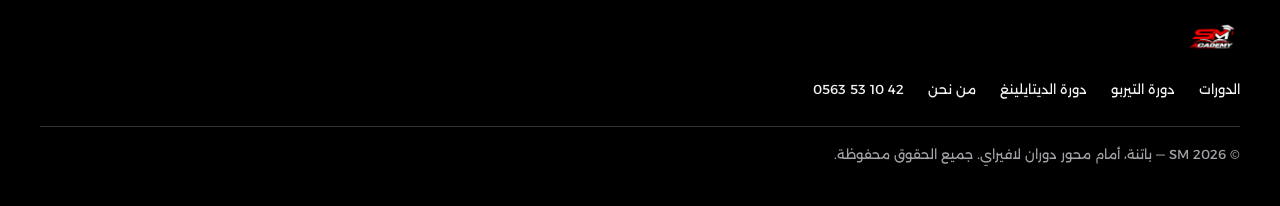
==== commit 147aa1e4: "Redesign the course hub with the shared design system index.html now uses the same tokens, type and " ====
--- a/index.html
+++ b/index.html
@@ -4,134 +4,95 @@
 <meta charset="UTF-8">
 <meta name="viewport" content="width=device-width, initial-scale=1.0">
 <meta name="description" content="SM — مؤسسة تكوين في باتنة تقدّم دورات عملية مكثفة: التيربو وميكانيكا السيارات، والتلميع والعناية الاحترافية بالسيارات (ديتايلينغ).">
-<meta name="theme-color" content="#060608">
+<meta name="theme-color" content="#000000">
 <title>SM | اختر دورتك - باتنة</title>
-<link rel="icon" href="data:image/svg+xml,%3Csvg xmlns='http://www.w3.org/2000/svg' viewBox='0 0 100 100'%3E%3Ccircle cx='50' cy='50' r='48' fill='%23000'/%3E%3Ccircle cx='50' cy='50' r='48' fill='none' stroke='%23ff0000' stroke-width='4'/%3E%3Ctext x='50' y='68' font-size='55' text-anchor='middle'%3E%F0%9F%94%A7%3C/text%3E%3C/svg%3E">
+<link rel="icon" href="data:image/svg+xml,%3Csvg xmlns='http://www.w3.org/2000/svg' viewBox='0 0 100 100'%3E%3Ccircle cx='50' cy='50' r='48' fill='%23000'/%3E%3Ctext x='50' y='66' font-family='Arial' font-weight='700' font-size='44' text-anchor='middle' fill='%23fff'%3ESM%3C/text%3E%3C/svg%3E">
 <link rel="preconnect" href="https://fonts.googleapis.com">
-<link href="https://fonts.googleapis.com/css2?family=Tajawal:wght@400;500;700;900&family=Space+Mono:wght@400;700&display=swap" rel="stylesheet">
-<link rel="stylesheet" href="assets/style.css">
+<link rel="preconnect" href="https://fonts.gstatic.com" crossorigin>
+<!-- Fonts load without blocking first paint; system fonts show until they arrive. -->
+<link rel="preload" as="style" href="https://fonts.googleapis.com/css2?family=Alexandria:wght@400;500;700;800&display=swap" onload="this.onload=null;this.rel='stylesheet'">
+<noscript><link href="https://fonts.googleapis.com/css2?family=Alexandria:wght@400;500;700;800&display=swap" rel="stylesheet"></noscript>
+<link rel="stylesheet" href="assets/site.css">
 </head>
 <body>
 
-<!-- Icon sprite: inline SVG symbols (no emoji, no external icon library) -->
-<svg aria-hidden="true" style="position:absolute;width:0;height:0;overflow:hidden">
-  <defs>
-    <symbol id="icon-map-pin" viewBox="0 0 24 24">
-      <path d="M12 21s-7-6.2-7-11a7 7 0 1 1 14 0c0 4.8-7 11-7 11Z"/>
-      <circle cx="12" cy="10" r="2.4"/>
-    </symbol>
-    <symbol id="icon-turbine" viewBox="0 0 24 24">
-      <circle cx="12" cy="12" r="2"/>
-      <path d="M12 12 C12 7 15 5 18 6 C16 8 14 10 12 12 Z"/>
-      <path d="M12 12 C7 12 5 9 6 6 C8 8 10 10 12 12 Z"/>
-      <path d="M12 12 C12 17 9 19 6 18 C8 16 10 14 12 12 Z"/>
-      <path d="M12 12 C17 12 19 15 18 18 C16 16 14 14 12 12 Z"/>
-    </symbol>
-    <symbol id="icon-spray" viewBox="0 0 24 24">
-      <rect x="8" y="9" width="8" height="12" rx="1.5"/>
-      <path d="M11 9V6a2 2 0 0 1 2-2h1"/>
-      <path d="M14 4h2"/>
-      <path d="M17 3l1.5 1M17.5 5.5 19 5M17 7l1.5-1"/>
-    </symbol>
-    <symbol id="icon-arrow-up" viewBox="0 0 24 24">
-      <path d="M12 19V5"/>
-      <path d="M6 11 12 5 18 11"/>
-    </symbol>
-  </defs>
-</svg>
-
 <a href="#main" class="skip-link">تخطَّ إلى المحتوى</a>
 
-<header class="site-header">
-  <div class="container header-inner">
-    <a href="index.html" class="logo"><img class="logo-mark" src="assets/img/sm-academy-logo.png" alt="SM ACADEMY" width="480" height="270" decoding="async" onerror="this.closest('.logo').classList.add('logo--nomark');this.remove();"><span class="logo-text">SM</span></a>
-
-    <button class="nav-toggle" id="navToggle" aria-expanded="false" aria-controls="siteNav" aria-label="فتح القائمة">
-      <span></span><span></span><span></span>
-    </button>
-
-    <nav id="siteNav">
-      <a href="#about">من نحن</a>
-      <a href="#courses">الدورات</a>
-      <a href="#courses" class="nav-cta">تصفح الدورات</a>
+<header class="site-header" id="siteHeader">
+  <div class="wrap-wide header-inner">
+    <a href="index.html" class="logo" aria-label="SM ACADEMY — الصفحة الرئيسية">
+      <img src="assets/img/sm-academy-logo.png" alt="SM ACADEMY" width="480" height="270" decoding="async" onerror="this.closest('.logo').classList.add('logo--nomark');this.remove();">
+      <span class="logo-fallback latin">SM</span>
+    </a>
+    <nav class="header-nav" aria-label="روابط الصفحة">
+      <a href="#about" class="hide-sm">من نحن</a>
+      <a href="turbo.html" class="hide-sm">التيربو</a>
+      <a href="detailing.html" class="hide-sm">الديتايلينغ</a>
+      <a href="#courses" class="btn btn-primary btn-sm">الدورات</a>
     </nav>
   </div>
 </header>
 
 <main id="main">
 
-<section class="hero hero--centered">
-  <div class="container hero-inner">
-    <div class="hero-content">
-      <span class="hero-badge reveal">
-        <svg class="icon" style="width:14px;height:14px"><use href="#icon-map-pin"/></svg>
-        SM · باتنة، دوران لافيراي
-      </span>
-      <h1 class="reveal">اختر <span class="highlight">دورتك</span> وابدأ اليوم</h1>
-      <p class="reveal">مؤسسة SM للتكوين تقدّم دورات عملية مكثفة، أسبوع واحد لكل دورة، بخبرة تطبيقية تمتد لأكثر من 40 سنة، في باتنة. اختر المجال الذي يناسبك وابدأ التسجيل مباشرة.</p>
-      <div class="hero-actions reveal">
-        <a href="#courses" class="btn-primary">تصفح الدورات</a>
-        <a href="#about" class="btn-ghost">من نحن</a>
-      </div>
-      <div class="hero-stats reveal">
-        <div class="hero-stat">
-          <div class="hero-stat-value"><span class="counter" data-target="2">0</span></div>
-          <div class="hero-stat-label">دورات متاحة حاليًا</div>
-        </div>
-        <div class="hero-stat">
-          <div class="hero-stat-value"><span class="counter" data-target="40" data-suffix="+">0</span></div>
-          <div class="hero-stat-label">سنة خبرة عملية تطبيقية</div>
-        </div>
-        <div class="hero-stat">
-          <div class="hero-stat-value"><span class="counter" data-target="100" data-suffix="%">0</span></div>
-          <div class="hero-stat-label">تدريب عملي</div>
-        </div>
-      </div>
+<section class="hero hero--text section--night" aria-labelledby="heroTitle">
+  <div class="wrap center">
+    <p class="eyebrow reveal">SM ACADEMY · باتنة</p>
+    <h1 id="heroTitle" class="reveal">اختر دورتك<br>وابدأ اليوم</h1>
+    <p class="lead reveal">دورات عملية مكثفة، أسبوع واحد لكل دورة، بخبرة تطبيقية تفوق 40 سنة.</p>
+    <div class="hero-actions reveal">
+      <a href="#courses" class="btn btn-primary">تصفح الدورات</a>
+      <a href="#about" class="link">من نحن</a>
     </div>
   </div>
 </section>
 
-<section class="courses" id="courses">
-  <div class="container">
-    <span class="section-eyebrow reveal">الدورات</span>
-    <h2 class="section-title reveal">دوراتنا التدريبية</h2>
-    <div class="courses-grid" id="coursesGrid"></div>
+<section class="section" id="courses" aria-labelledby="coursesTitle">
+  <div class="wrap-wide">
+    <div class="wrap center head reveal">
+      <h2 id="coursesTitle" class="h2">دوراتنا</h2>
+    </div>
+    <div class="course-grid" id="coursesGrid"></div>
   </div>
 </section>
 
-<section class="about" id="about">
-  <div class="container about-inner reveal">
-    <span class="section-eyebrow">من نحن</span>
-    <h2 class="section-title">SM</h2>
-    <p>
-      SM هي مؤسسة تكوين متخصصة في باتنة (أمام محور دوران لافيراي)، تقدّم دورات تكوين عملية مكثفة
-      مدة كل واحدة منها أسبوع واحد فقط، مبنية على خبرة ميدانية تطبيقية تمتد لأكثر من 40 سنة.
-      نؤهّلك لاحتراف مجالك — من ميكانيكا التيربو إلى التلميع والعناية الاحترافية بالسيارات —
+<section class="section section--mist" id="about" aria-labelledby="aboutTitle">
+  <div class="wrap center reveal">
+    <h2 id="aboutTitle" class="h2">من نحن</h2>
+    <p class="lead about-text">
+      SM مؤسسة تكوين في باتنة، أمام محور دوران لافيراي. دورات عملية مكثفة، مدة كل واحدة منها أسبوع واحد،
+      مبنية على خبرة ميدانية تطبيقية تفوق 40 سنة: من ميكانيكا التيربو إلى التلميع والعناية الاحترافية بالسيارات،
       بتدريب عملي 100% وشهادة معتمدة عند إتمام الدورة.
     </p>
+  </div>
+</section>
+
+<section class="section section--night final" aria-labelledby="finalTitle">
+  <div class="wrap center reveal">
+    <h2 id="finalTitle" class="h2">دورة التيربو القادمة<br><span class="nowrap">7 نوفمبر</span></h2>
+    <p class="lead">المقاعد محدودة، احجز مكانك الآن.</p>
+    <a href="turbo.html#signup" class="btn btn-primary">احجز مقعدك</a>
   </div>
 </section>
 
 </main>
 
 <footer class="site-footer">
-  <div class="container footer-inner">
-    <a href="index.html" class="logo"><img class="logo-mark" src="assets/img/sm-academy-logo.png" alt="SM ACADEMY" width="480" height="270" decoding="async" onerror="this.closest('.logo').classList.add('logo--nomark');this.remove();"><span class="logo-text">SM</span></a>
-    <nav class="footer-nav">
-      <a href="#about">من نحن</a>
+  <div class="wrap-wide footer-inner">
+    <a href="index.html" class="logo" aria-label="SM ACADEMY — الصفحة الرئيسية"><img src="assets/img/sm-academy-logo.png" alt="SM ACADEMY" width="480" height="270" loading="lazy" decoding="async" onerror="this.closest('.logo').classList.add('logo--nomark');this.remove();"><span class="logo-fallback latin">SM</span></a>
+    <nav class="footer-links" aria-label="روابط التذييل">
       <a href="#courses">الدورات</a>
       <a href="turbo.html">دورة التيربو</a>
       <a href="detailing.html">دورة الديتايلينغ</a>
+      <a href="#about">من نحن</a>
+      <a href="tel:+213563531042" dir="ltr">0563 53 10 42</a>
     </nav>
-    <p>© 2026 SM — باتنة، أمام محور دوران لافيراي. جميع الحقوق محفوظة.</p>
+    <p class="footer-line">© 2026 SM — باتنة، أمام محور دوران لافيراي. جميع الحقوق محفوظة.</p>
   </div>
 </footer>
 
-<button id="backToTop" class="back-to-top" aria-label="العودة إلى الأعلى">
-  <svg class="icon" style="width:20px;height:20px"><use href="#icon-arrow-up"/></svg>
-</button>
-
 <script src="assets/courses.js"></script>
 <script src="assets/script.js"></script>
+<script src="assets/site.js"></script>
 </body>
 </html>
--- a/assets/site.css
+++ b/assets/site.css
@@ -0,0 +1,257 @@
+/* Shared design system for the course pages (index.html, turbo.html). All design decisions live in these tokens. */
+:root {
+  --ink: #1d1d1f;
+  --ink-2: #6e6e73;
+  --paper: #ffffff;
+  --mist: #f5f5f7;
+  --night: #000000;
+  --night-ink: #f5f5f7;
+  --night-ink-2: #a1a1a6;
+  --line: #d2d2d7;
+  --accent: #d70015;        /* CTAs only */
+  --accent-press: #b40012;
+
+  --font: "Alexandria", system-ui, -apple-system, "Segoe UI", Tahoma, sans-serif;
+  --fs-hero: clamp(48px, 9vw, 96px);
+  --fs-h2: clamp(36px, 6vw, 64px);
+  --fs-h3: clamp(28px, 4vw, 40px);
+  --fs-lead: clamp(19px, 2.2vw, 24px);
+  --fs-body: 17px;
+  --w-head: 800;
+  --fs-small: 14px;
+
+  /* 8px scale */
+  --s1: 8px; --s2: 16px; --s3: 24px; --s4: 32px; --s5: 40px; --s6: 48px; --s8: 64px; --s9: 72px; --s12: 96px; --s15: 120px;
+  --section: var(--s9);
+  --gutter: 20px;
+  --text-max: 980px;
+  --media-max: 1200px;
+
+  --radius: 20px;
+  --pill: 980px;
+  --ease: cubic-bezier(0.28, 0.11, 0.32, 1);
+  --header-h: 52px;
+}
+@media (min-width: 768px) { :root { --section: var(--s15); --gutter: 32px; --fs-body: 18px; } }
+
+*, *::before, *::after { box-sizing: border-box; }
+html { scroll-behavior: smooth; -webkit-text-size-adjust: 100%; }
+body {
+  margin: 0;
+  background: var(--paper);
+  color: var(--ink);
+  font-family: var(--font);
+  font-size: var(--fs-body);
+  line-height: 1.8;
+  -webkit-font-smoothing: antialiased;
+  text-rendering: optimizeLegibility;
+}
+img { display: block; max-width: 100%; height: auto; }
+a { color: inherit; }
+h1, h2, h3 { margin: 0; font-weight: var(--w-head); line-height: 1.3; text-wrap: balance; }
+p { margin: 0; }
+:focus-visible { outline: 2px solid var(--accent); outline-offset: 3px; border-radius: 4px; }
+section[id] { scroll-margin-top: var(--header-h); }
+
+.skip-link {
+  position: absolute; inset-inline-start: var(--s2); top: -64px; z-index: 100;
+  background: var(--ink); color: var(--paper); padding: var(--s1) var(--s2); border-radius: var(--pill);
+}
+.skip-link:focus { top: var(--s1); }
+
+.wrap { width: 100%; max-width: calc(var(--text-max) + 2 * var(--gutter)); margin-inline: auto; padding-inline: var(--gutter); }
+.wrap-wide { width: 100%; max-width: calc(var(--media-max) + 2 * var(--gutter)); margin-inline: auto; padding-inline: var(--gutter); }
+
+.section { padding-block: var(--section); }
+.section--mist { background: var(--mist); }
+.section--night { background: var(--night); color: var(--night-ink); }
+
+.eyebrow { font-size: var(--fs-small); font-weight: 600; color: var(--ink-2); margin-block-end: var(--s1); }
+.section--night .eyebrow { color: var(--night-ink-2); }
+.h2 { font-size: var(--fs-h2); }
+.h3 { font-size: var(--fs-h3); }
+.lead { font-size: var(--fs-lead); color: var(--ink-2); line-height: 1.7; margin-block-start: var(--s2); }
+.section--night .lead { color: var(--night-ink-2); }
+.center { text-align: center; }
+.center .lead { margin-inline: auto; max-width: 34ch; }
+.head { margin-block-end: var(--s6); }
+@media (min-width: 768px) { .head { margin-block-end: var(--s8); } }
+/* Tight tracking only for Latin runs: negative tracking breaks Arabic joins. */
+.latin { letter-spacing: -0.01em; }
+
+/* Buttons */
+.btn {
+  display: inline-flex; align-items: center; justify-content: center; gap: var(--s1);
+  min-height: 48px; padding: 12px 28px; border-radius: var(--pill); border: 0;
+  font: inherit; font-size: 17px; font-weight: 600; text-decoration: none; cursor: pointer;
+  transition: background-color 180ms var(--ease), transform 180ms var(--ease), opacity 180ms var(--ease);
+}
+.btn:active { transform: scale(0.97); }
+.btn-primary { background: var(--accent); color: #fff; }
+.btn-primary:hover { background: var(--accent-press); }
+.btn-primary:disabled { opacity: 0.6; cursor: progress; }
+.btn-sm { min-height: 32px; padding: 6px 16px; font-size: 14px; }
+.link { color: inherit; font-weight: 600; text-decoration: none; border-block-end: 1px solid currentColor; transition: opacity 180ms var(--ease); }
+.link:hover { opacity: 0.7; }
+
+/* Header */
+.site-header {
+  position: sticky; top: 0; z-index: 50; height: var(--header-h);
+  background: rgba(0, 0, 0, 0.92); color: var(--night-ink);
+  transition: background-color 300ms var(--ease);
+}
+.site-header.is-scrolled { background: rgba(22, 22, 23, 0.72); -webkit-backdrop-filter: saturate(180%) blur(20px); backdrop-filter: saturate(180%) blur(20px); }
+.header-inner { height: 100%; display: flex; align-items: center; justify-content: space-between; gap: var(--s2); }
+.logo { display: inline-flex; align-items: center; height: 100%; text-decoration: none; }
+.logo img { height: 40px; width: auto; }
+.logo-fallback { display: none; font-weight: 800; letter-spacing: 0.02em; }
+.logo--nomark .logo-fallback { display: inline; }
+.header-nav { display: flex; align-items: center; gap: var(--s3); font-size: 13px; }
+.header-nav a:not(.btn) { color: var(--night-ink-2); text-decoration: none; transition: color 180ms var(--ease); }
+.header-nav a:not(.btn):hover { color: var(--night-ink); }
+.header-nav .hide-sm { display: none; }
+@media (min-width: 768px) { .header-nav .hide-sm { display: inline; } }
+
+/* Hero */
+.hero { padding-block: var(--s8) 0; overflow: hidden; }
+@media (min-width: 768px) { .hero { padding-block-start: var(--s12); } }
+.hero h1 { font-size: var(--fs-hero); line-height: 1.2; }
+.hero .lead { max-width: 30ch; }
+.hero-date { margin-block-start: var(--s3); font-size: var(--fs-small); color: var(--night-ink-2); }
+.hero-date strong { color: var(--night-ink); font-weight: 600; }
+.hero-actions { margin-block-start: var(--s4); display: flex; flex-wrap: wrap; justify-content: center; align-items: center; gap: var(--s3); }
+.hero-media { margin: var(--s8) auto 0; padding-block-end: var(--section); }
+.hero-media figure { margin: 0; border-radius: var(--radius); overflow: hidden; aspect-ratio: 4 / 5; background: #111; }
+@media (min-width: 768px) { .hero-media figure { aspect-ratio: 16 / 9; } }
+.hero-media img { width: 100%; height: 100%; object-fit: cover; transform-origin: 50% 40%; will-change: transform; }
+
+/* Feature rows ("what you'll master") */
+.feature { display: grid; gap: var(--s5); align-items: center; }
+.feature figure { margin: 0; border-radius: var(--radius); overflow: hidden; aspect-ratio: 4 / 5; background: var(--line); }
+.feature img { width: 100%; height: 100%; object-fit: cover; }
+.feature .h2 { font-size: var(--fs-h3); }
+@media (min-width: 900px) {
+  .feature { grid-template-columns: 1fr 1fr; gap: var(--s12); }
+  .feature .h2 { font-size: clamp(36px, 4.2vw, 56px); }
+  .feature--flip figure { order: -1; }
+}
+
+/* Workshop grid */
+.grid { display: grid; gap: var(--s2); grid-template-columns: 1fr 1fr; }
+.grid figure { margin: 0; border-radius: var(--radius); overflow: hidden; aspect-ratio: 4 / 5; background: var(--line); }
+.grid figure.wide { grid-column: 1 / -1; aspect-ratio: 16 / 9; }
+.grid img { width: 100%; height: 100%; object-fit: cover; }
+@media (min-width: 900px) { .grid { grid-template-columns: repeat(4, 1fr); gap: var(--s3); } }
+
+/* Program */
+.days { list-style: none; margin: 0; padding: 0; border-block-start: 1px solid var(--line); }
+.day { display: grid; grid-template-columns: 88px 1fr; gap: var(--s2); padding-block: var(--s3); border-block-end: 1px solid var(--line); align-items: baseline; }
+.day-n { font-size: var(--fs-small); font-weight: 700; color: var(--ink-2); }
+.day-t { font-size: clamp(19px, 2.4vw, 24px); font-weight: 700; line-height: 1.5; }
+@media (min-width: 768px) { .day { grid-template-columns: 160px 1fr; padding-block: var(--s4); } }
+
+/* Placeholders: content the academy still has to supply. Easy to spot, easy to grep (class="ph"). */
+.ph { outline: 2px dashed #c9a400; outline-offset: 4px; background: #fffbe6; color: #6b5800; border-radius: 6px; padding-inline: 6px; font-weight: 600; }
+.ph-note { margin-block-start: var(--s3); font-size: var(--fs-small); }
+
+/* Testimonials */
+.videos { display: grid; gap: var(--s3); grid-template-columns: 1fr; }
+@media (min-width: 640px) { .videos { grid-template-columns: repeat(3, 1fr); } }
+.video-card {
+  margin: 0; border-radius: var(--radius); overflow: hidden; aspect-ratio: 9 / 16; background: var(--mist);
+  display: grid; place-items: center; text-align: center; padding: var(--s3);
+  border: 2px dashed #c9a400; color: #6b5800; font-size: var(--fs-small); font-weight: 600;
+}
+@media (max-width: 639px) { .video-card { aspect-ratio: 4 / 3; } }
+
+/* Pricing */
+.price-card { max-width: 560px; margin-inline: auto; text-align: center; }
+.price { margin-block-start: var(--s4); font-size: clamp(48px, 8vw, 80px); font-weight: var(--w-head); line-height: 1.2; }
+.price-unit { font-size: var(--fs-lead); font-weight: 600; color: var(--ink-2); }
+.deposit { margin-block-start: var(--s2); font-size: var(--fs-lead); color: var(--ink-2); }
+.includes { list-style: none; margin: var(--s5) 0 0; padding: 0; display: grid; gap: var(--s1); color: var(--ink); }
+.includes li { padding-block: var(--s1); border-block-end: 1px solid var(--line); }
+.includes li:last-child { border-block-end: 0; }
+.price-card .btn { margin-block-start: var(--s5); min-width: 240px; }
+.call { margin-block-start: var(--s3); font-size: var(--fs-small); color: var(--ink-2); }
+
+/* Signup form (markup and field names are shared with assets/script.js) */
+.signup-form { max-width: 640px; margin-inline: auto; display: grid; gap: var(--s3); }
+.form-row { display: grid; gap: var(--s1); }
+.form-row label { font-size: 15px; font-weight: 600; }
+.signup-form input[type="text"], .signup-form input[type="tel"], .signup-form input[type="email"], .signup-form textarea {
+  width: 100%; font: inherit; font-size: 17px; color: var(--ink);
+  background: var(--paper); border: 1px solid var(--line); border-radius: 12px; padding: 14px 16px;
+  transition: border-color 180ms var(--ease);
+}
+.signup-form input:focus, .signup-form textarea:focus { outline: none; border-color: var(--ink); box-shadow: 0 0 0 3px rgba(29, 29, 31, 0.12); }
+.signup-form input[type="tel"] { direction: ltr; text-align: end; }
+.signup-form textarea { resize: vertical; min-height: 96px; }
+.choice-group { display: flex; flex-wrap: wrap; gap: var(--s1); }
+.choice-btn {
+  min-height: 44px; padding: 10px 18px; border-radius: var(--pill); border: 1px solid var(--line);
+  background: var(--paper); color: var(--ink); font: inherit; font-size: 15px; cursor: pointer;
+  transition: background-color 180ms var(--ease), border-color 180ms var(--ease), color 180ms var(--ease);
+}
+.choice-btn:hover { border-color: var(--ink); }
+.choice-btn.selected { background: var(--ink); border-color: var(--ink); color: var(--paper); }
+.invalid, .choice-group.invalid .choice-btn { border-color: var(--accent) !important; }
+.field-error { min-height: 0; font-size: var(--fs-small); color: var(--accent); }
+.field-error:empty { display: none; }
+.signup-form .btn { width: 100%; margin-block-start: var(--s1); }
+.form-message { text-align: center; font-weight: 600; min-height: 1.6em; }
+.form-message.success { color: #1a7f37; }
+.form-message.error { color: var(--accent); }
+
+/* FAQ */
+.faq-list { border-block-start: 1px solid var(--line); }
+.faq-item { border-block-end: 1px solid var(--line); }
+.faq-question {
+  width: 100%; display: flex; justify-content: space-between; align-items: center; gap: var(--s2);
+  padding-block: var(--s3); background: none; border: 0; font: inherit; font-size: clamp(17px, 2vw, 21px);
+  font-weight: 700; color: var(--ink); text-align: start; cursor: pointer; line-height: 1.5;
+}
+.faq-icon { flex-shrink: 0; width: 20px; height: 20px; position: relative; }
+.faq-icon::before, .faq-icon::after { content: ""; position: absolute; inset-inline-start: 3px; top: 9px; width: 14px; height: 2px; background: currentColor; border-radius: 1px; transition: transform 300ms var(--ease); }
+.faq-icon::after { transform: rotate(90deg); }
+.faq-item[data-open="true"] .faq-icon::after { transform: rotate(0deg); }
+.faq-answer { display: grid; grid-template-rows: 0fr; transition: grid-template-rows 400ms var(--ease); }
+.faq-item[data-open="true"] .faq-answer { grid-template-rows: 1fr; }
+.faq-answer-inner { overflow: hidden; color: var(--ink-2); }
+.faq-answer-inner p { padding-block-end: var(--s3); max-width: 60ch; }
+
+/* Final CTA + footer */
+.final .btn { margin-block-start: var(--s4); }
+.site-footer { background: var(--night); color: var(--night-ink-2); font-size: 13px; padding-block: var(--s5); }
+.footer-inner { display: grid; gap: var(--s3); }
+.footer-links { display: flex; flex-wrap: wrap; gap: var(--s1) var(--s3); }
+.footer-links a { text-decoration: none; color: var(--night-ink); }
+.footer-links a:hover { text-decoration: underline; }
+.site-footer .logo { height: auto; }
+.site-footer .logo img { height: 32px; }
+.footer-line { border-block-start: 1px solid #333336; padding-block-start: var(--s2); }
+
+/* Reveal on scroll (toggled by assets/script.js) */
+.reveal { opacity: 0; transform: translateY(24px); transition: opacity 700ms var(--ease), transform 700ms var(--ease); }
+.reveal.visible { opacity: 1; transform: none; }
+
+@media (prefers-reduced-motion: reduce) {
+  html { scroll-behavior: auto; }
+  .reveal { opacity: 1; transform: none; transition: none; }
+  .hero-media img { transform: none !important; }
+  *, *::before, *::after { transition-duration: 0.01ms !important; }
+}
+.nowrap { white-space: nowrap; }
+.aside { margin-block-start: var(--s4); font-size: var(--fs-small); color: var(--ink-2); }
+
+/* Course hub (index.html) */
+.hero--text { padding-block-end: var(--section); }
+.course-grid { display: grid; gap: var(--s6); }
+@media (min-width: 768px) { .course-grid { grid-template-columns: 1fr 1fr; gap: var(--s4); } }
+.course-card { display: grid; gap: var(--s3); align-content: start; }
+.course-card-media { margin: 0; border-radius: var(--radius); overflow: hidden; aspect-ratio: 4 / 5; background: var(--line); }
+.course-card-media img { width: 100%; height: 100%; object-fit: cover; }
+.course-card-meta { font-size: var(--fs-small); color: var(--ink-2); }
+.course-card-desc { color: var(--ink-2); margin-block: var(--s1) var(--s3); max-width: 46ch; }
+.course-card .h3 { margin-block-start: 4px; }
+.about-text { max-width: 40ch; }
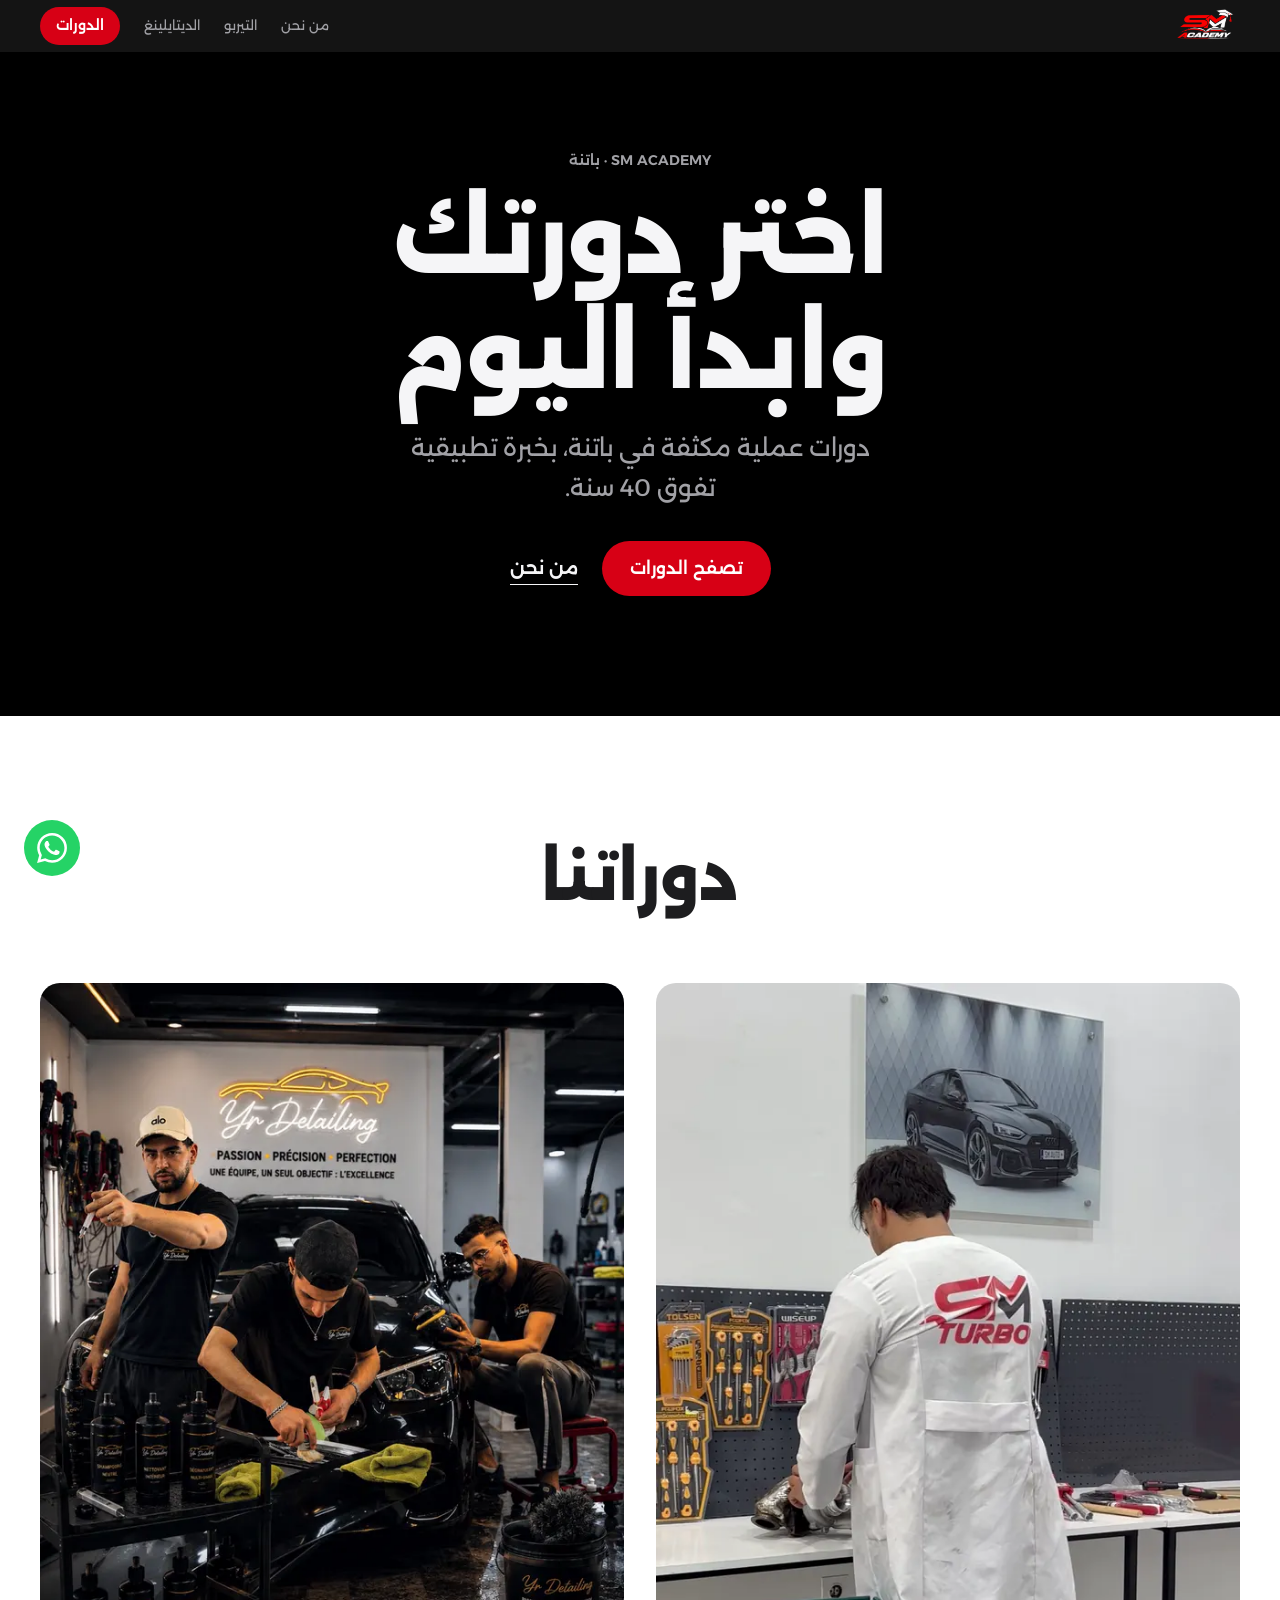
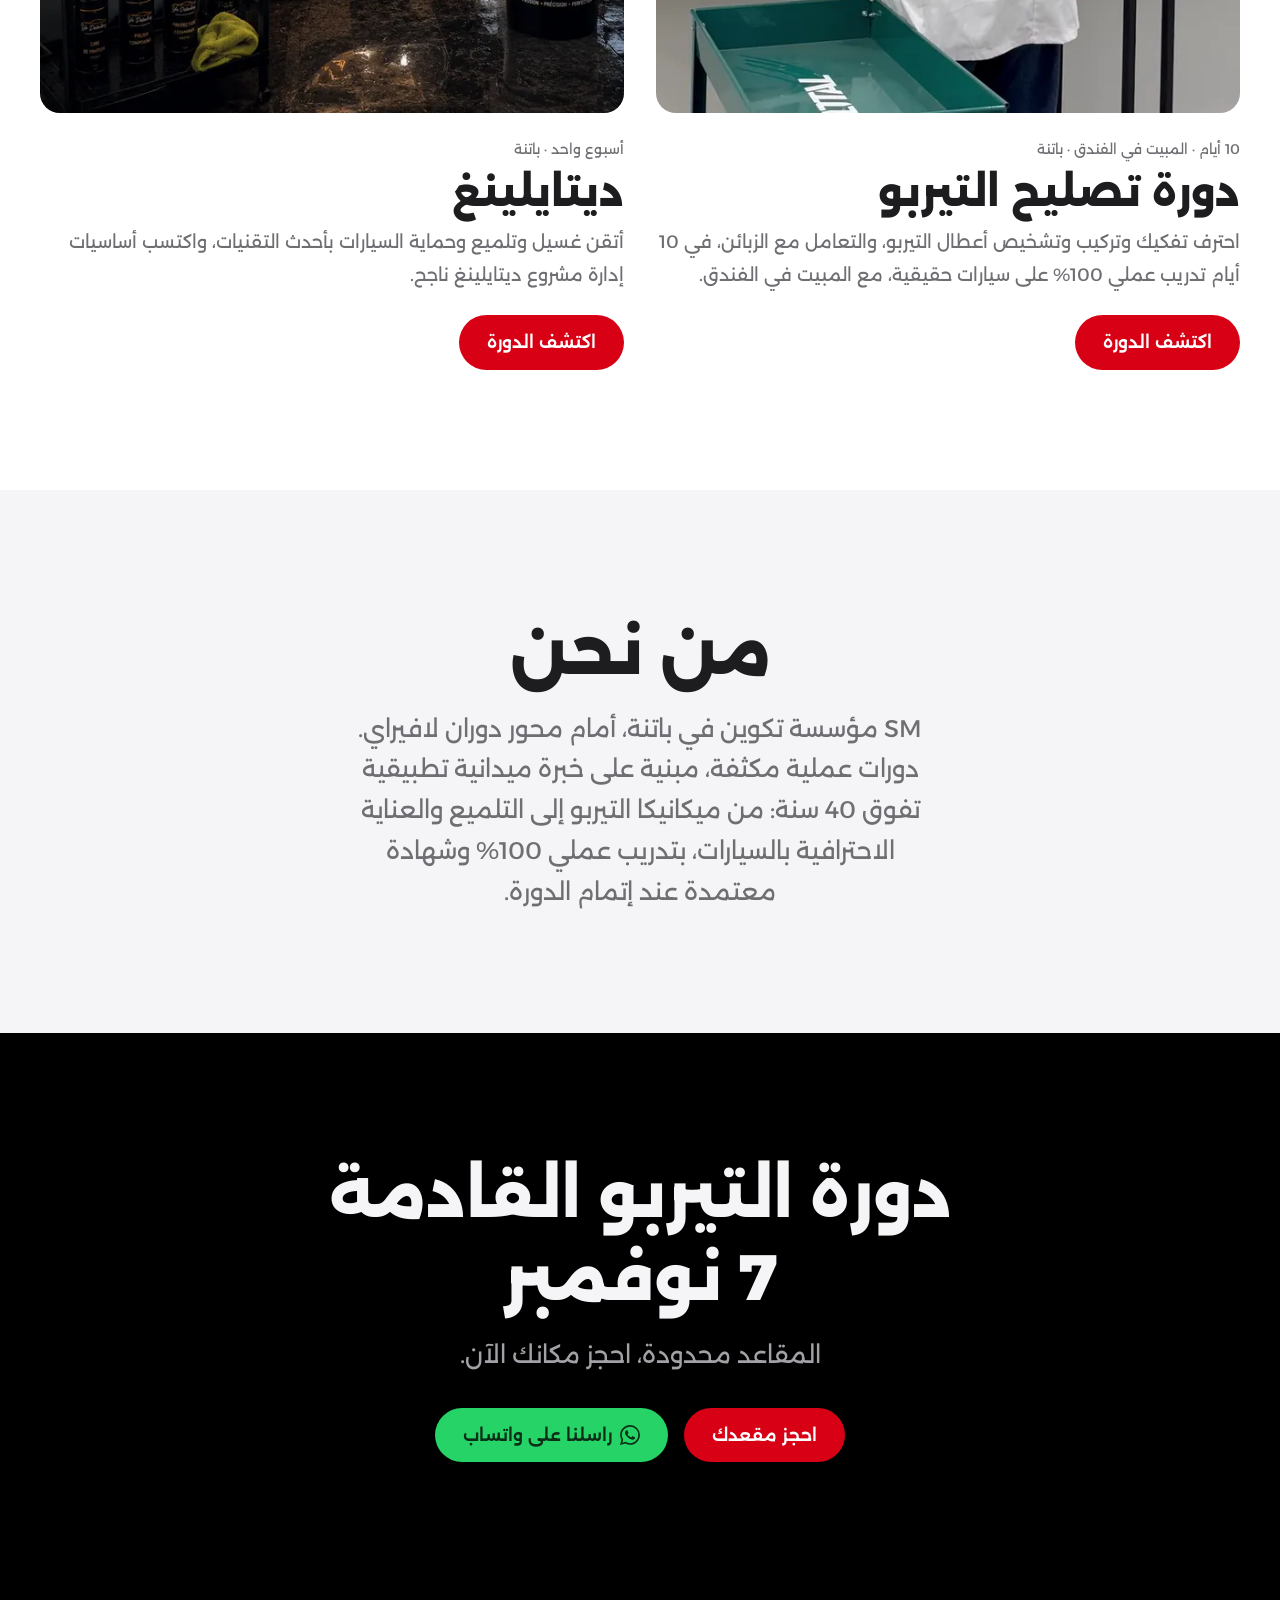
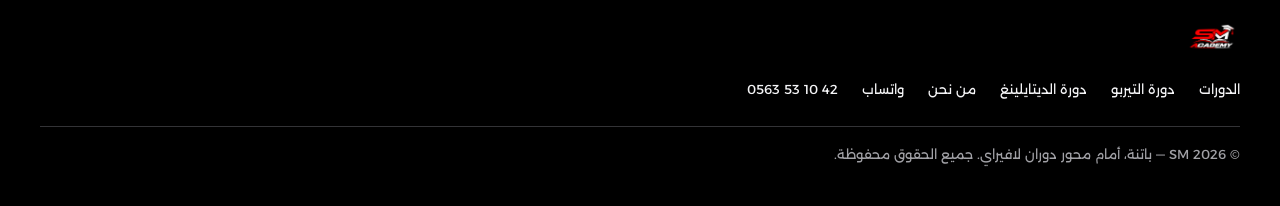
==== commit 4315e4db: "Turn the Turbo page into an ad landing page - The course is 10 days (was "one week") on the Turbo pa" ====
--- a/index.html
+++ b/index.html
@@ -39,7 +39,7 @@
   <div class="wrap center">
     <p class="eyebrow reveal">SM ACADEMY · باتنة</p>
     <h1 id="heroTitle" class="reveal">اختر دورتك<br>وابدأ اليوم</h1>
-    <p class="lead reveal">دورات عملية مكثفة، أسبوع واحد لكل دورة، بخبرة تطبيقية تفوق 40 سنة.</p>
+    <p class="lead reveal">دورات عملية مكثفة في باتنة، بخبرة تطبيقية تفوق 40 سنة.</p>
     <div class="hero-actions reveal">
       <a href="#courses" class="btn btn-primary">تصفح الدورات</a>
       <a href="#about" class="link">من نحن</a>
@@ -60,7 +60,7 @@
   <div class="wrap center reveal">
     <h2 id="aboutTitle" class="h2">من نحن</h2>
     <p class="lead about-text">
-      SM مؤسسة تكوين في باتنة، أمام محور دوران لافيراي. دورات عملية مكثفة، مدة كل واحدة منها أسبوع واحد،
+      SM مؤسسة تكوين في باتنة، أمام محور دوران لافيراي. دورات عملية مكثفة،
       مبنية على خبرة ميدانية تطبيقية تفوق 40 سنة: من ميكانيكا التيربو إلى التلميع والعناية الاحترافية بالسيارات،
       بتدريب عملي 100% وشهادة معتمدة عند إتمام الدورة.
     </p>
@@ -71,11 +71,16 @@
   <div class="wrap center reveal">
     <h2 id="finalTitle" class="h2">دورة التيربو القادمة<br><span class="nowrap">7 نوفمبر</span></h2>
     <p class="lead">المقاعد محدودة، احجز مكانك الآن.</p>
-    <a href="turbo.html#signup" class="btn btn-primary">احجز مقعدك</a>
+    <div class="cta-row">
+      <a href="turbo.html#signup" class="btn btn-primary">احجز مقعدك</a>
+      <a href="https://wa.me/213563531042?text=%D8%A7%D9%84%D8%B3%D9%84%D8%A7%D9%85%20%D8%B9%D9%84%D9%8A%D9%83%D9%85%D8%8C%20%D8%A3%D8%B1%D9%8A%D8%AF%20%D9%85%D8%B9%D9%84%D9%88%D9%85%D8%A7%D8%AA%20%D8%B9%D9%86%20%D8%AF%D9%88%D8%B1%D8%A7%D8%AA%D9%83%D9%85" class="btn btn-wa" target="_blank" rel="noopener"><svg class="wa-icon" viewBox="0 0 24 24" aria-hidden="true" focusable="false"><path fill="currentColor" d="M17.472 14.382c-.297-.149-1.758-.867-2.03-.967-.273-.099-.471-.148-.67.15-.197.297-.767.966-.94 1.164-.173.199-.347.223-.644.075-.297-.15-1.255-.463-2.39-1.475-.883-.788-1.48-1.761-1.653-2.059-.173-.297-.018-.458.13-.606.134-.133.298-.347.446-.52.149-.174.198-.298.298-.497.099-.198.05-.371-.025-.52-.075-.149-.669-1.612-.916-2.207-.242-.579-.487-.5-.669-.51-.173-.008-.371-.01-.57-.01-.198 0-.52.074-.792.372-.272.297-1.04 1.016-1.04 2.479 0 1.462 1.065 2.875 1.213 3.074.149.198 2.096 3.2 5.077 4.487.709.306 1.262.489 1.694.625.712.227 1.36.195 1.871.118.571-.085 1.758-.719 2.006-1.413.248-.694.248-1.289.173-1.413-.074-.124-.272-.198-.57-.347m-5.421 7.403h-.004a9.87 9.87 0 0 1-5.031-1.378l-.361-.214-3.741.982.998-3.648-.235-.374a9.86 9.86 0 0 1-1.51-5.26c.001-5.45 4.436-9.884 9.888-9.884 2.64 0 5.122 1.03 6.988 2.898a9.825 9.825 0 0 1 2.893 6.994c-.003 5.45-4.437 9.884-9.885 9.884m8.413-18.297A11.815 11.815 0 0 0 12.05 0C5.495 0 .16 5.335.157 11.892c0 2.096.547 4.142 1.588 5.945L.057 24l6.305-1.654a11.882 11.882 0 0 0 5.683 1.448h.005c6.554 0 11.89-5.335 11.893-11.893a11.821 11.821 0 0 0-3.48-8.413Z"/></svg><span>راسلنا على واتساب</span></a>
+    </div>
   </div>
 </section>
 
 </main>
+
+<a href="https://wa.me/213563531042?text=%D8%A7%D9%84%D8%B3%D9%84%D8%A7%D9%85%20%D8%B9%D9%84%D9%8A%D9%83%D9%85%D8%8C%20%D8%A3%D8%B1%D9%8A%D8%AF%20%D9%85%D8%B9%D9%84%D9%88%D9%85%D8%A7%D8%AA%20%D8%B9%D9%86%20%D8%AF%D9%88%D8%B1%D8%A7%D8%AA%D9%83%D9%85" class="wa-float" target="_blank" rel="noopener" aria-label="راسلنا على واتساب"><svg class="wa-icon" viewBox="0 0 24 24" aria-hidden="true" focusable="false"><path fill="currentColor" d="M17.472 14.382c-.297-.149-1.758-.867-2.03-.967-.273-.099-.471-.148-.67.15-.197.297-.767.966-.94 1.164-.173.199-.347.223-.644.075-.297-.15-1.255-.463-2.39-1.475-.883-.788-1.48-1.761-1.653-2.059-.173-.297-.018-.458.13-.606.134-.133.298-.347.446-.52.149-.174.198-.298.298-.497.099-.198.05-.371-.025-.52-.075-.149-.669-1.612-.916-2.207-.242-.579-.487-.5-.669-.51-.173-.008-.371-.01-.57-.01-.198 0-.52.074-.792.372-.272.297-1.04 1.016-1.04 2.479 0 1.462 1.065 2.875 1.213 3.074.149.198 2.096 3.2 5.077 4.487.709.306 1.262.489 1.694.625.712.227 1.36.195 1.871.118.571-.085 1.758-.719 2.006-1.413.248-.694.248-1.289.173-1.413-.074-.124-.272-.198-.57-.347m-5.421 7.403h-.004a9.87 9.87 0 0 1-5.031-1.378l-.361-.214-3.741.982.998-3.648-.235-.374a9.86 9.86 0 0 1-1.51-5.26c.001-5.45 4.436-9.884 9.888-9.884 2.64 0 5.122 1.03 6.988 2.898a9.825 9.825 0 0 1 2.893 6.994c-.003 5.45-4.437 9.884-9.885 9.884m8.413-18.297A11.815 11.815 0 0 0 12.05 0C5.495 0 .16 5.335.157 11.892c0 2.096.547 4.142 1.588 5.945L.057 24l6.305-1.654a11.882 11.882 0 0 0 5.683 1.448h.005c6.554 0 11.89-5.335 11.893-11.893a11.821 11.821 0 0 0-3.48-8.413Z"/></svg></a>
 
 <footer class="site-footer">
   <div class="wrap-wide footer-inner">
@@ -85,6 +90,7 @@
       <a href="turbo.html">دورة التيربو</a>
       <a href="detailing.html">دورة الديتايلينغ</a>
       <a href="#about">من نحن</a>
+      <a href="https://wa.me/213563531042?text=%D8%A7%D9%84%D8%B3%D9%84%D8%A7%D9%85%20%D8%B9%D9%84%D9%8A%D9%83%D9%85%D8%8C%20%D8%A3%D8%B1%D9%8A%D8%AF%20%D9%85%D8%B9%D9%84%D9%88%D9%85%D8%A7%D8%AA%20%D8%B9%D9%86%20%D8%AF%D9%88%D8%B1%D8%A7%D8%AA%D9%83%D9%85" target="_blank" rel="noopener">واتساب</a>
       <a href="tel:+213563531042" dir="ltr">0563 53 10 42</a>
     </nav>
     <p class="footer-line">© 2026 SM — باتنة، أمام محور دوران لافيراي. جميع الحقوق محفوظة.</p>
--- a/assets/site.css
+++ b/assets/site.css
@@ -255,3 +255,73 @@
 .course-card-desc { color: var(--ink-2); margin-block: var(--s1) var(--s3); max-width: 46ch; }
 .course-card .h3 { margin-block-start: 4px; }
 .about-text { max-width: 40ch; }
+
+/* Ad landing: offer + short form on the first screen (turbo.html) */
+.hero--offer { padding-block-start: var(--s5); }
+.hero-grid { display: grid; gap: var(--s4); align-items: center; }
+.hero--offer .hero-copy { text-align: start; }
+.hero--offer h1 { font-size: clamp(40px, 7vw, 80px); }
+.hero--offer .lead { margin-inline: 0; max-width: 32ch; }
+.hero--offer .hero-media { margin-block-start: var(--s6); }
+.chips { list-style: none; margin: var(--s3) 0 0; padding: 0; display: flex; flex-wrap: wrap; gap: var(--s1); }
+.chips li { padding: 6px 14px; border-radius: var(--pill); border: 1px solid rgba(245, 245, 247, 0.28); font-size: 14px; font-weight: 500; color: var(--night-ink); }
+.hero--offer .hero-date { margin-block-start: var(--s2); }
+@media (min-width: 900px) {
+  .hero--offer { padding-block-start: var(--s12); }
+  .hero-grid { grid-template-columns: 1.15fr 0.85fr; gap: var(--s12); }
+}
+
+.signup-card { background: var(--paper); color: var(--ink); border-radius: var(--radius); padding: var(--s3); gap: var(--s2); max-width: 520px; width: 100%; margin-inline: 0; }
+@media (min-width: 900px) { .signup-card { padding: var(--s4); justify-self: end; } }
+.signup-card-title { font-size: 20px; font-weight: 800; line-height: 1.4; }
+.signup-card .form-row label { font-size: 14px; }
+.signup-note { font-size: var(--fs-small); color: var(--ink-2); text-align: center; }
+.more { border-block: 1px solid var(--line); }
+.more summary { list-style: none; cursor: pointer; padding-block: 12px; font-size: 15px; font-weight: 600; color: var(--ink-2); display: flex; justify-content: space-between; align-items: center; }
+.more summary::-webkit-details-marker { display: none; }
+.more summary::after { content: "+"; font-size: 20px; line-height: 1; }
+.more[open] summary::after { content: "−"; }
+.more-inner { display: grid; gap: var(--s2); padding-block-end: var(--s2); }
+
+/* WhatsApp + call. WhatsApp keeps its own green so people recognise it at a glance. */
+.wa-icon { width: 20px; height: 20px; flex-shrink: 0; }
+.btn-wa { background: #25d366; color: #0b2e17; }
+.btn-wa:hover { background: #1ebe5b; }
+.btn-call { background: var(--ink); color: #fff; }
+.btn-call:hover { background: #000; }
+.section--night .btn-call { background: #333336; }
+.contact-row { display: grid; grid-template-columns: 1fr 1fr; gap: var(--s1); }
+.contact-row .btn { min-height: 44px; padding-inline: 12px; font-size: 15px; }
+.cta-row { display: flex; flex-wrap: wrap; justify-content: center; gap: var(--s2); margin-block-start: var(--s4); }
+.cta-row .btn { margin: 0; min-width: 0; }
+.price-card .cta-row { margin-block-start: var(--s5); }
+.final .cta-row .btn { margin-block-start: 0; }
+
+.wa-float {
+  position: fixed; inset-inline-end: var(--s3); bottom: var(--s3); z-index: 40;
+  width: 56px; height: 56px; border-radius: 50%; display: grid; place-items: center;
+  background: #25d366; color: #fff; transition: transform 180ms var(--ease);
+}
+.wa-float:hover { transform: scale(1.06); }
+.wa-float .wa-icon { width: 30px; height: 30px; }
+
+/* Mobile: sticky bar at the bottom once the form is scrolled past */
+.sticky-cta {
+  position: fixed; inset-inline: 0; bottom: 0; z-index: 45;
+  display: flex; gap: var(--s1); padding: 10px var(--s2) calc(10px + env(safe-area-inset-bottom));
+  background: rgba(255, 255, 255, 0.94); -webkit-backdrop-filter: blur(20px); backdrop-filter: blur(20px);
+  border-block-start: 1px solid var(--line);
+  transform: translateY(110%); transition: transform 300ms var(--ease);
+}
+.sticky-cta.is-visible { transform: none; }
+.sticky-cta .btn { min-height: 46px; padding-inline: 14px; font-size: 15px; }
+.sticky-cta .btn-primary { flex: 1; }
+.sticky-cta[hidden] { display: none; }
+@media (max-width: 899px) {
+  body:has(.sticky-cta) .wa-float { display: none; }
+  body:has(.sticky-cta) .site-footer { padding-block-end: calc(var(--s5) + 72px); }
+}
+@media (min-width: 900px) { .sticky-cta { display: none !important; } }
+
+/* Visitors from an ad: no exits in the header, only the signup button */
+.from-ad .header-nav a:not(.btn) { display: none; }
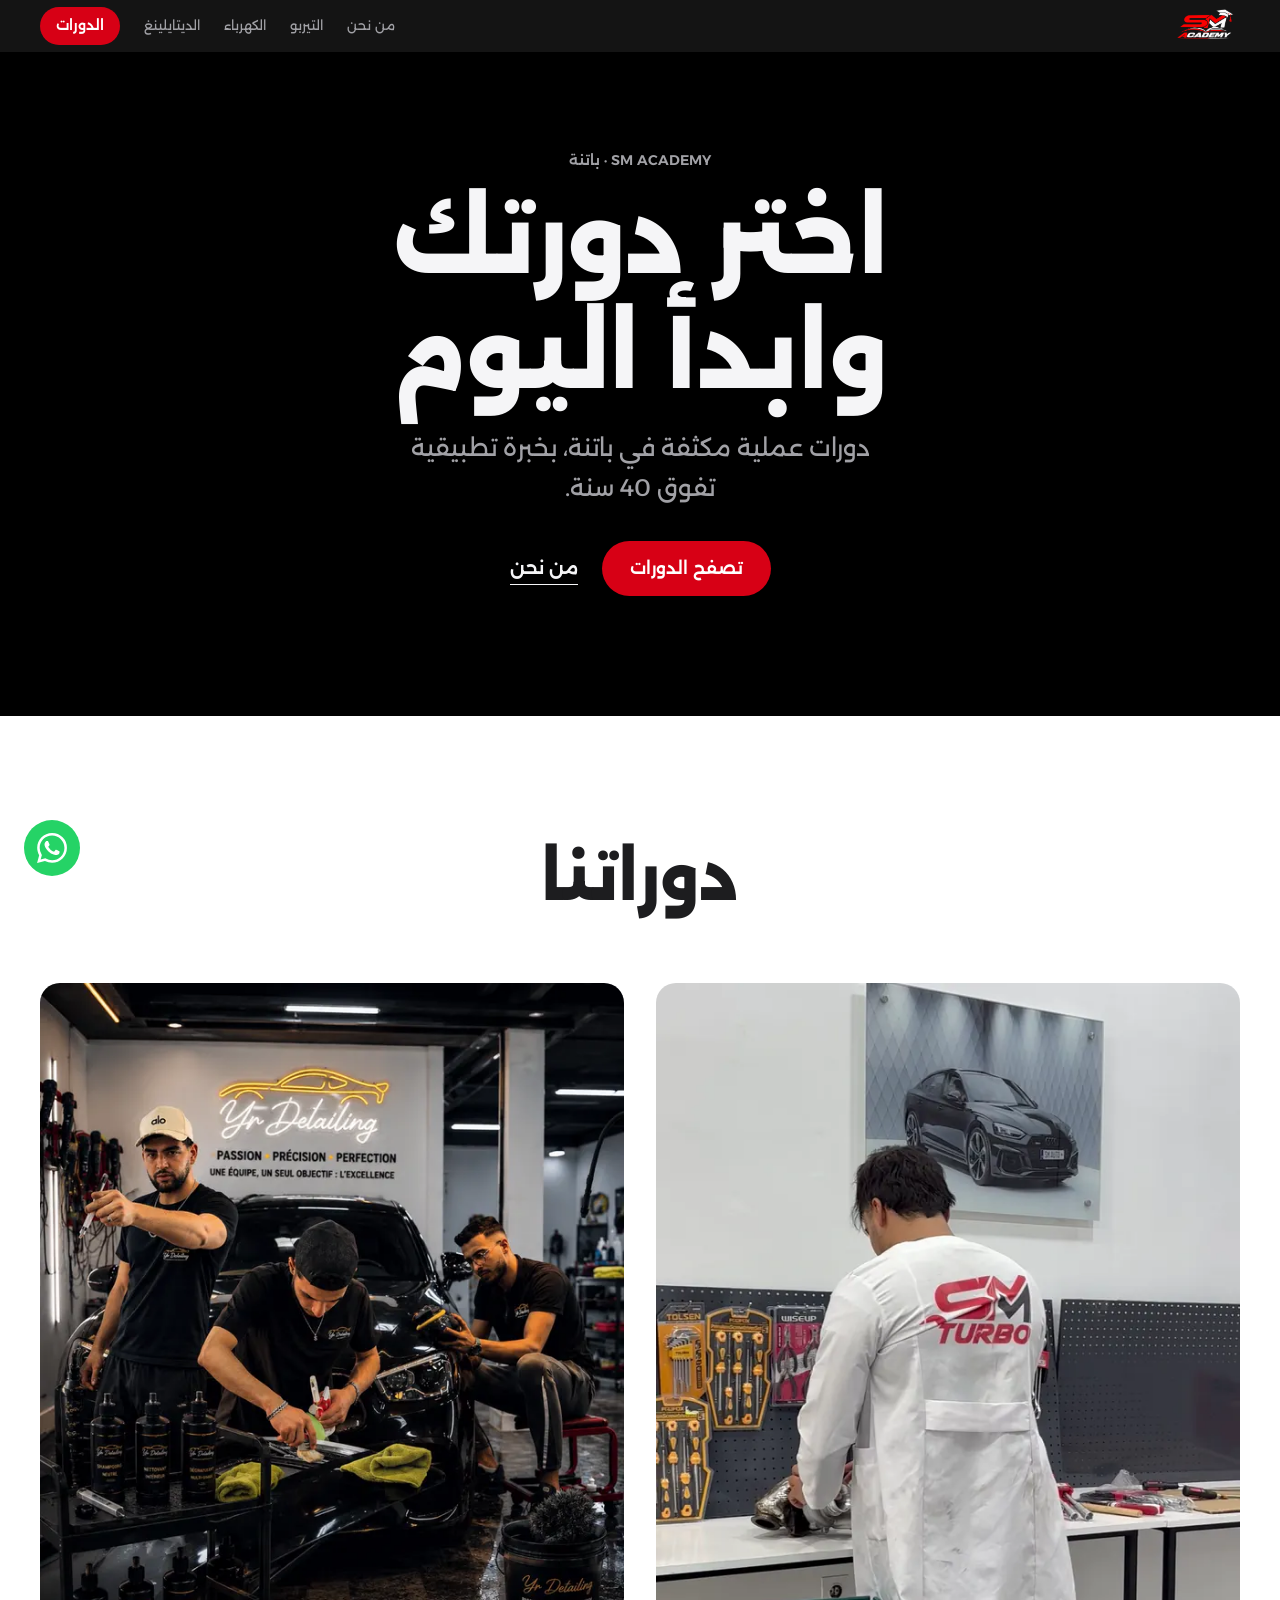
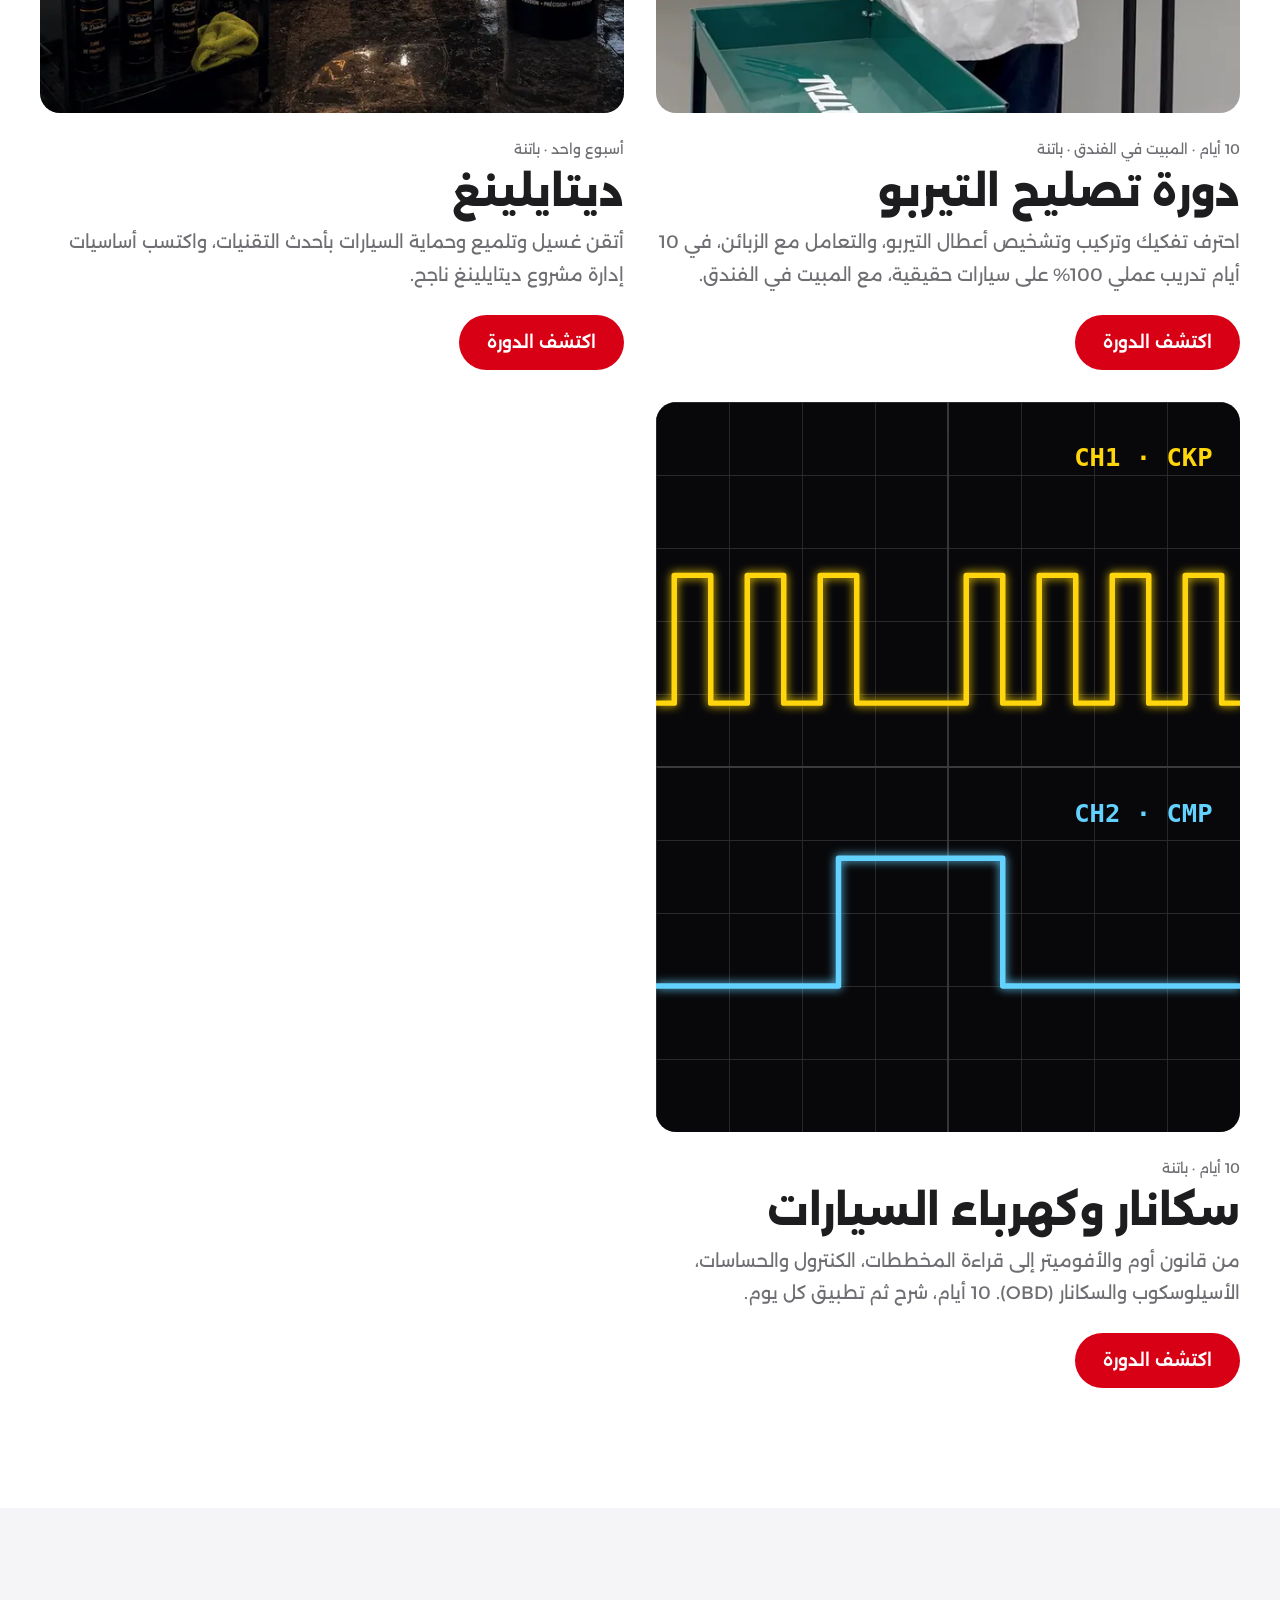
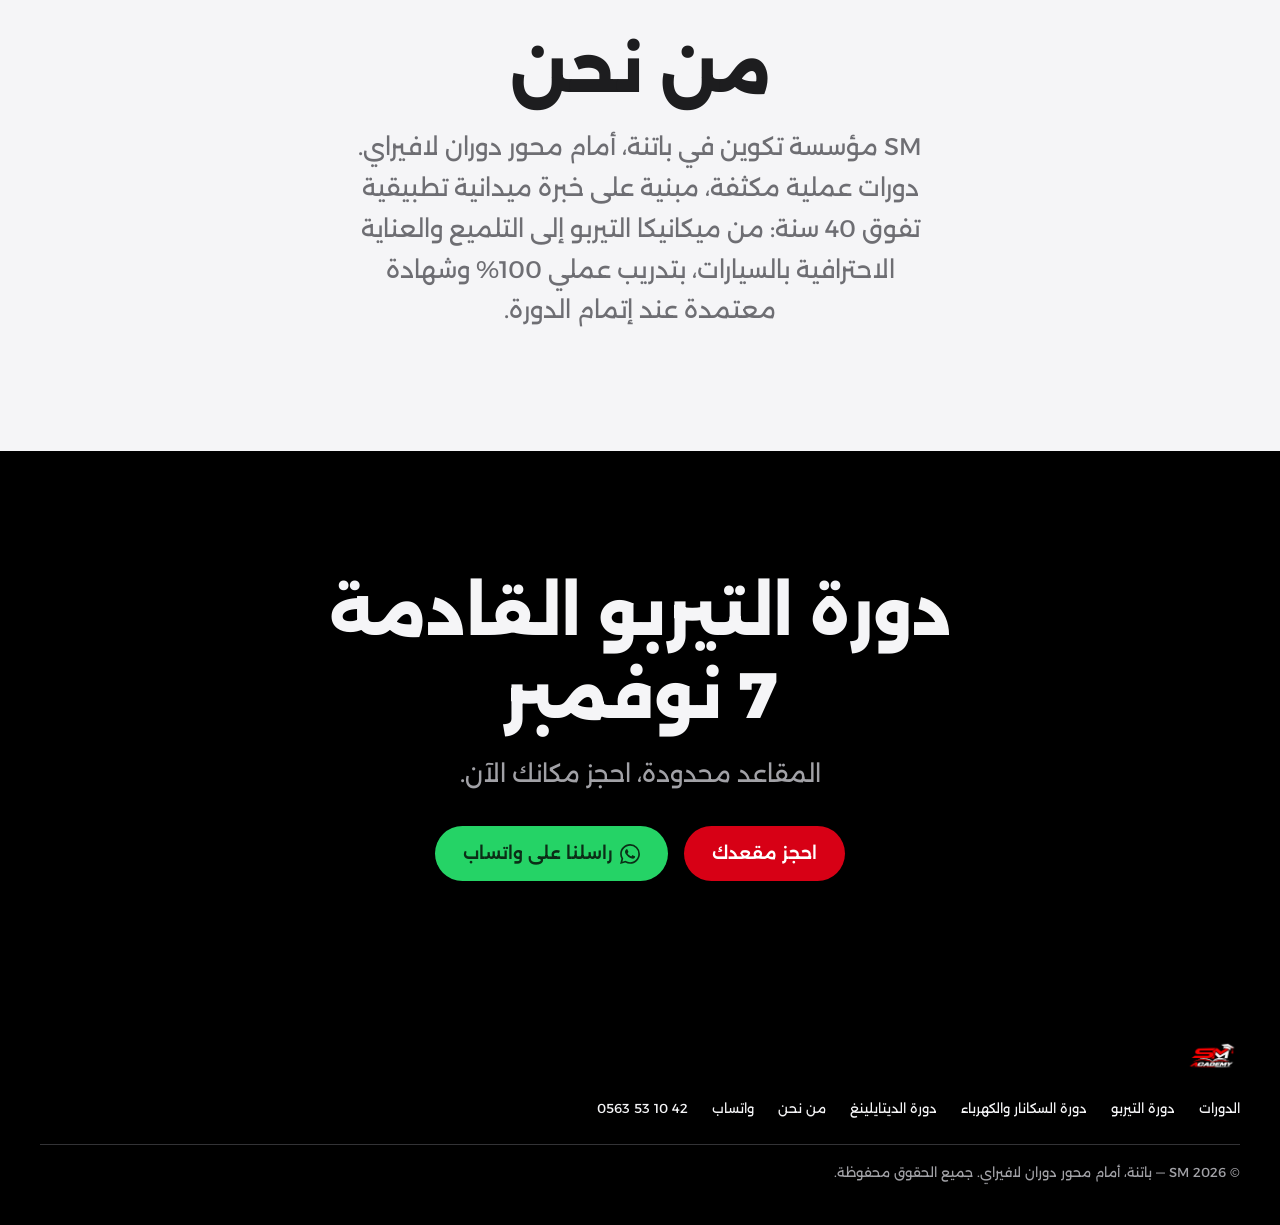
==== commit 01738f7b: "Add the scanner and car electricity course page New course page electricity.html (سكانار وكهرباء الس" ====
--- a/index.html
+++ b/index.html
@@ -3,7 +3,7 @@
 <head>
 <meta charset="UTF-8">
 <meta name="viewport" content="width=device-width, initial-scale=1.0">
-<meta name="description" content="SM — مؤسسة تكوين في باتنة تقدّم دورات عملية مكثفة: التيربو وميكانيكا السيارات، والتلميع والعناية الاحترافية بالسيارات (ديتايلينغ).">
+<meta name="description" content="SM — مؤسسة تكوين في باتنة تقدّم دورات عملية مكثفة: التيربو وميكانيكا السيارات، السكانار وكهرباء السيارات، والتلميع والعناية الاحترافية بالسيارات (ديتايلينغ).">
 <meta name="theme-color" content="#000000">
 <title>SM | اختر دورتك - باتنة</title>
 <link rel="icon" href="data:image/svg+xml,%3Csvg xmlns='http://www.w3.org/2000/svg' viewBox='0 0 100 100'%3E%3Ccircle cx='50' cy='50' r='48' fill='%23000'/%3E%3Ctext x='50' y='66' font-family='Arial' font-weight='700' font-size='44' text-anchor='middle' fill='%23fff'%3ESM%3C/text%3E%3C/svg%3E">
@@ -27,6 +27,7 @@
     <nav class="header-nav" aria-label="روابط الصفحة">
       <a href="#about" class="hide-sm">من نحن</a>
       <a href="turbo.html" class="hide-sm">التيربو</a>
+      <a href="electricity.html" class="hide-sm">الكهرباء</a>
       <a href="detailing.html" class="hide-sm">الديتايلينغ</a>
       <a href="#courses" class="btn btn-primary btn-sm">الدورات</a>
     </nav>
@@ -88,6 +89,7 @@
     <nav class="footer-links" aria-label="روابط التذييل">
       <a href="#courses">الدورات</a>
       <a href="turbo.html">دورة التيربو</a>
+      <a href="electricity.html">دورة السكانار والكهرباء</a>
       <a href="detailing.html">دورة الديتايلينغ</a>
       <a href="#about">من نحن</a>
       <a href="https://wa.me/213563531042?text=%D8%A7%D9%84%D8%B3%D9%84%D8%A7%D9%85%20%D8%B9%D9%84%D9%8A%D9%83%D9%85%D8%8C%20%D8%A3%D8%B1%D9%8A%D8%AF%20%D9%85%D8%B9%D9%84%D9%88%D9%85%D8%A7%D8%AA%20%D8%B9%D9%86%20%D8%AF%D9%88%D8%B1%D8%A7%D8%AA%D9%83%D9%85" target="_blank" rel="noopener">واتساب</a>
--- a/assets/site.css
+++ b/assets/site.css
@@ -325,3 +325,20 @@
 
 /* Visitors from an ad: no exits in the header, only the signup button */
 .from-ad .header-nav a:not(.btn) { display: none; }
+
+/* Electricity course (electricity.html): code-drawn diagrams instead of photos */
+.scope, .diagram { background: #08080a; }
+.scope svg, .diagram svg { display: block; width: 100%; height: 100%; direction: ltr; }
+.hero-media .scope svg { transform-origin: 50% 40%; will-change: transform; }
+.trace { stroke-dasharray: 1; stroke-dashoffset: 1; animation: trace-draw 2.4s var(--ease) 0.3s forwards; }
+.trace-2 { animation-delay: 0.9s; }
+@keyframes trace-draw { to { stroke-dashoffset: 0; } }
+@media (prefers-reduced-motion: reduce) { .trace { animation: none; stroke-dashoffset: 0; } }
+.days--detail .day-t { display: grid; gap: 4px; }
+.day-d { font-size: var(--fs-body); font-weight: 400; color: var(--ink-2); line-height: 1.7; }
+.tool-list { list-style: none; margin: 0; padding: 0; display: grid; gap: var(--s2); grid-template-columns: 1fr 1fr; }
+@media (min-width: 768px) { .tool-list { grid-template-columns: repeat(3, 1fr); } }
+.tool-list li { background: var(--paper); border-radius: var(--radius); padding: var(--s3); display: grid; gap: 2px; }
+.tool-list strong { font-size: clamp(17px, 2vw, 20px); font-weight: 700; }
+.tool-list span { font-size: var(--fs-small); color: var(--ink-2); direction: ltr; text-align: end; }
+.for-list { max-width: 640px; margin-inline: auto; text-align: center; font-size: var(--fs-lead); }
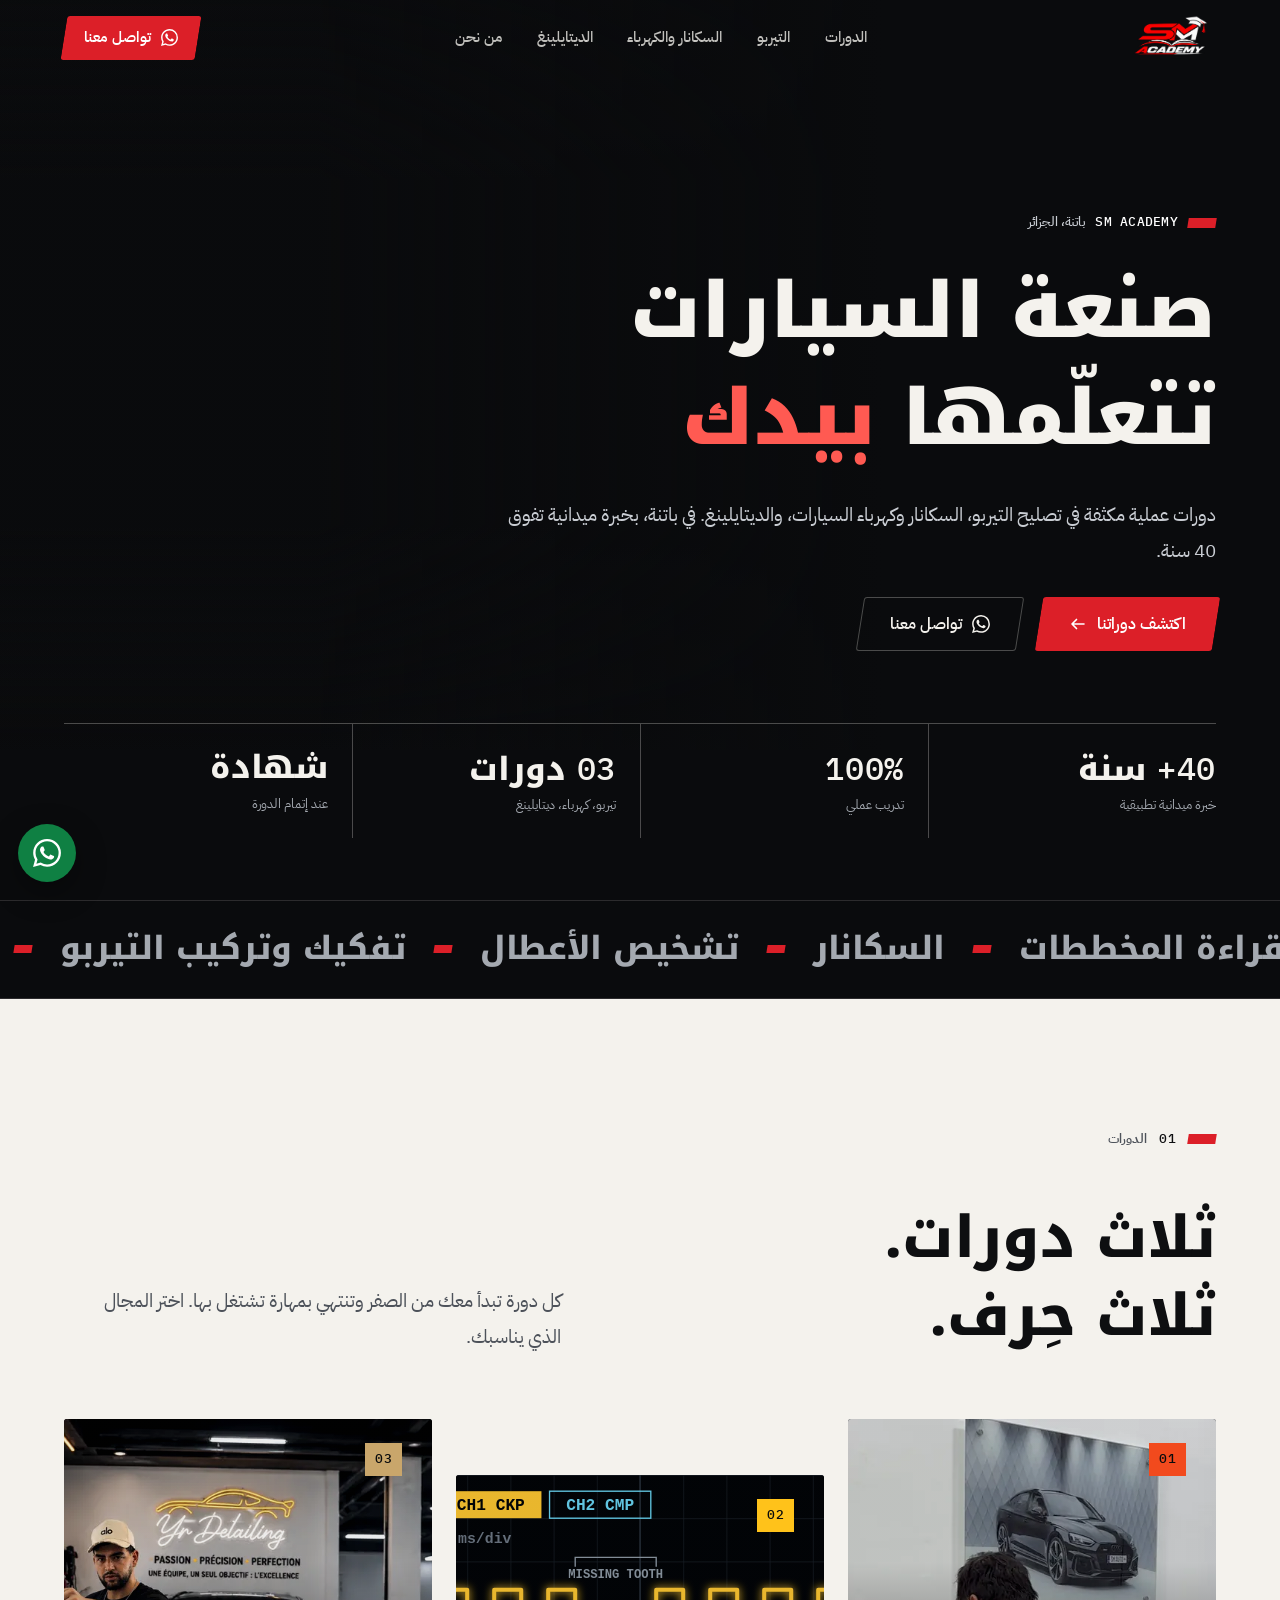
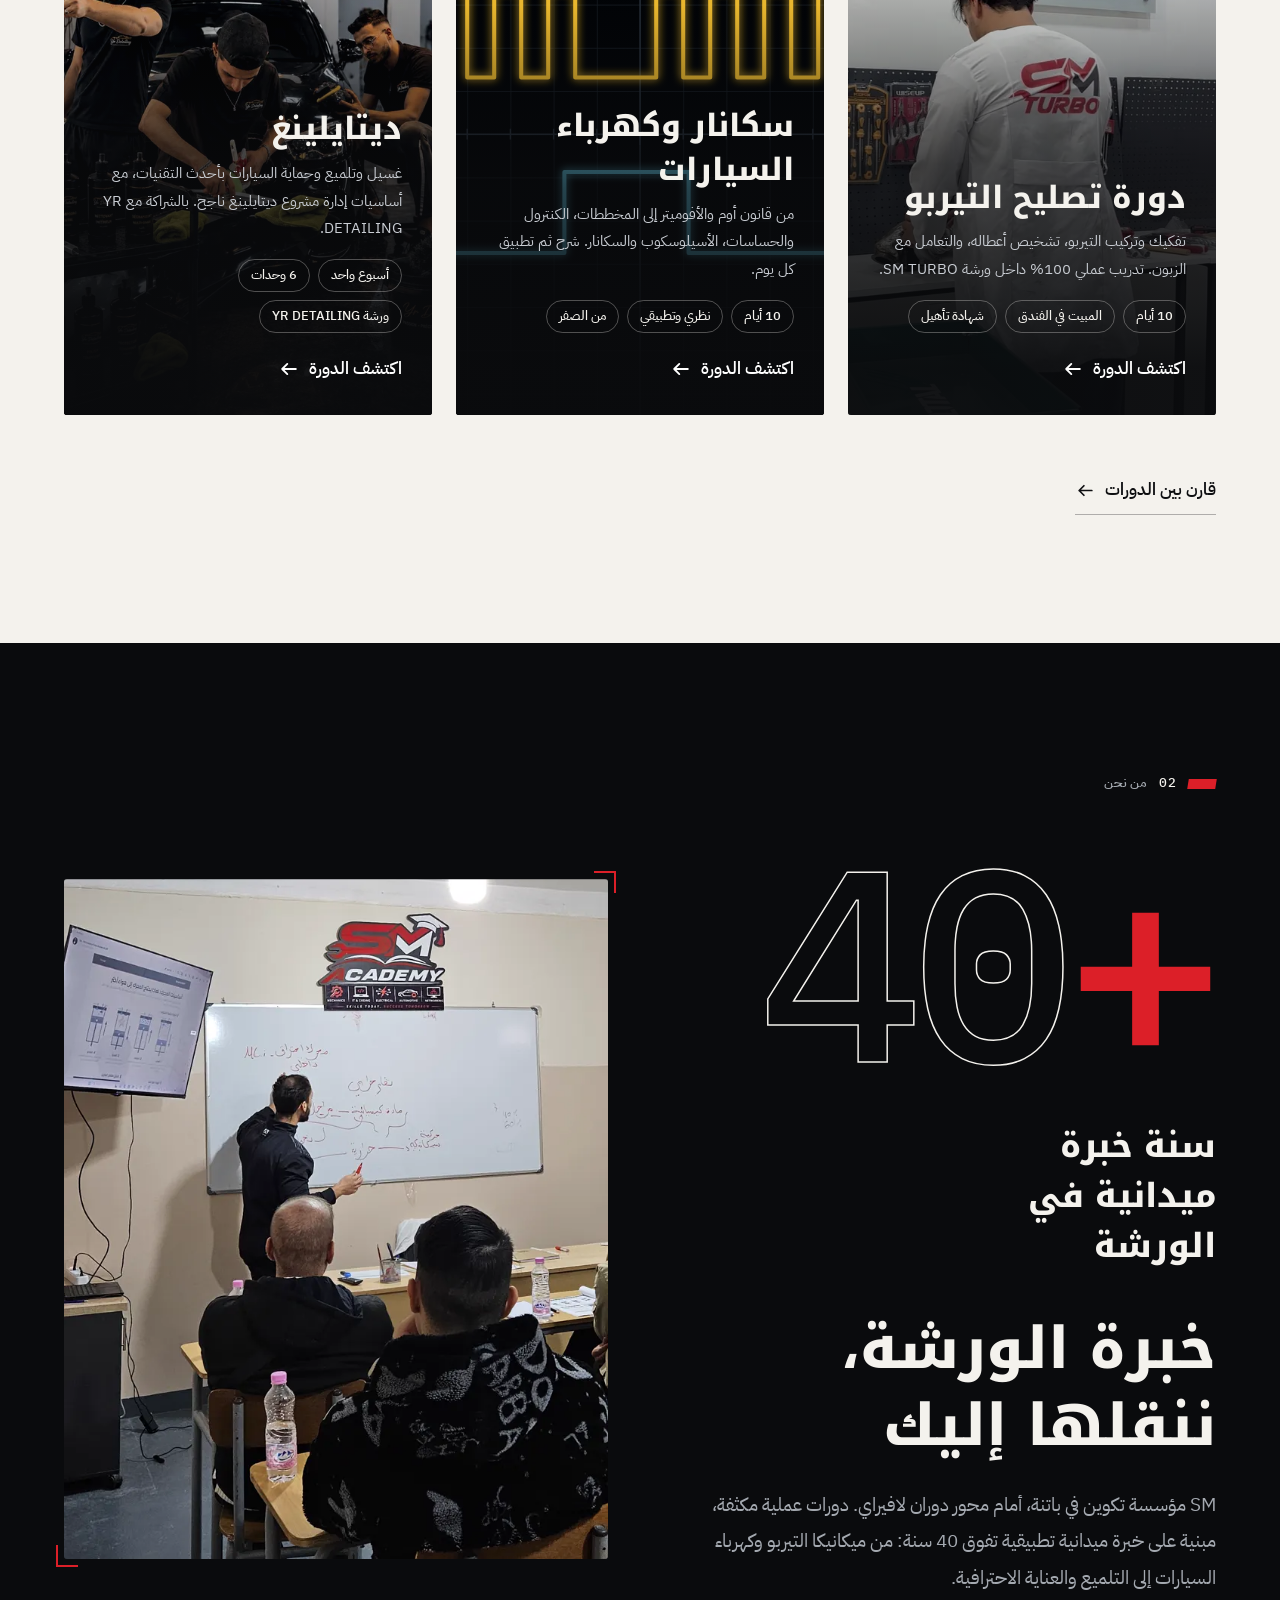
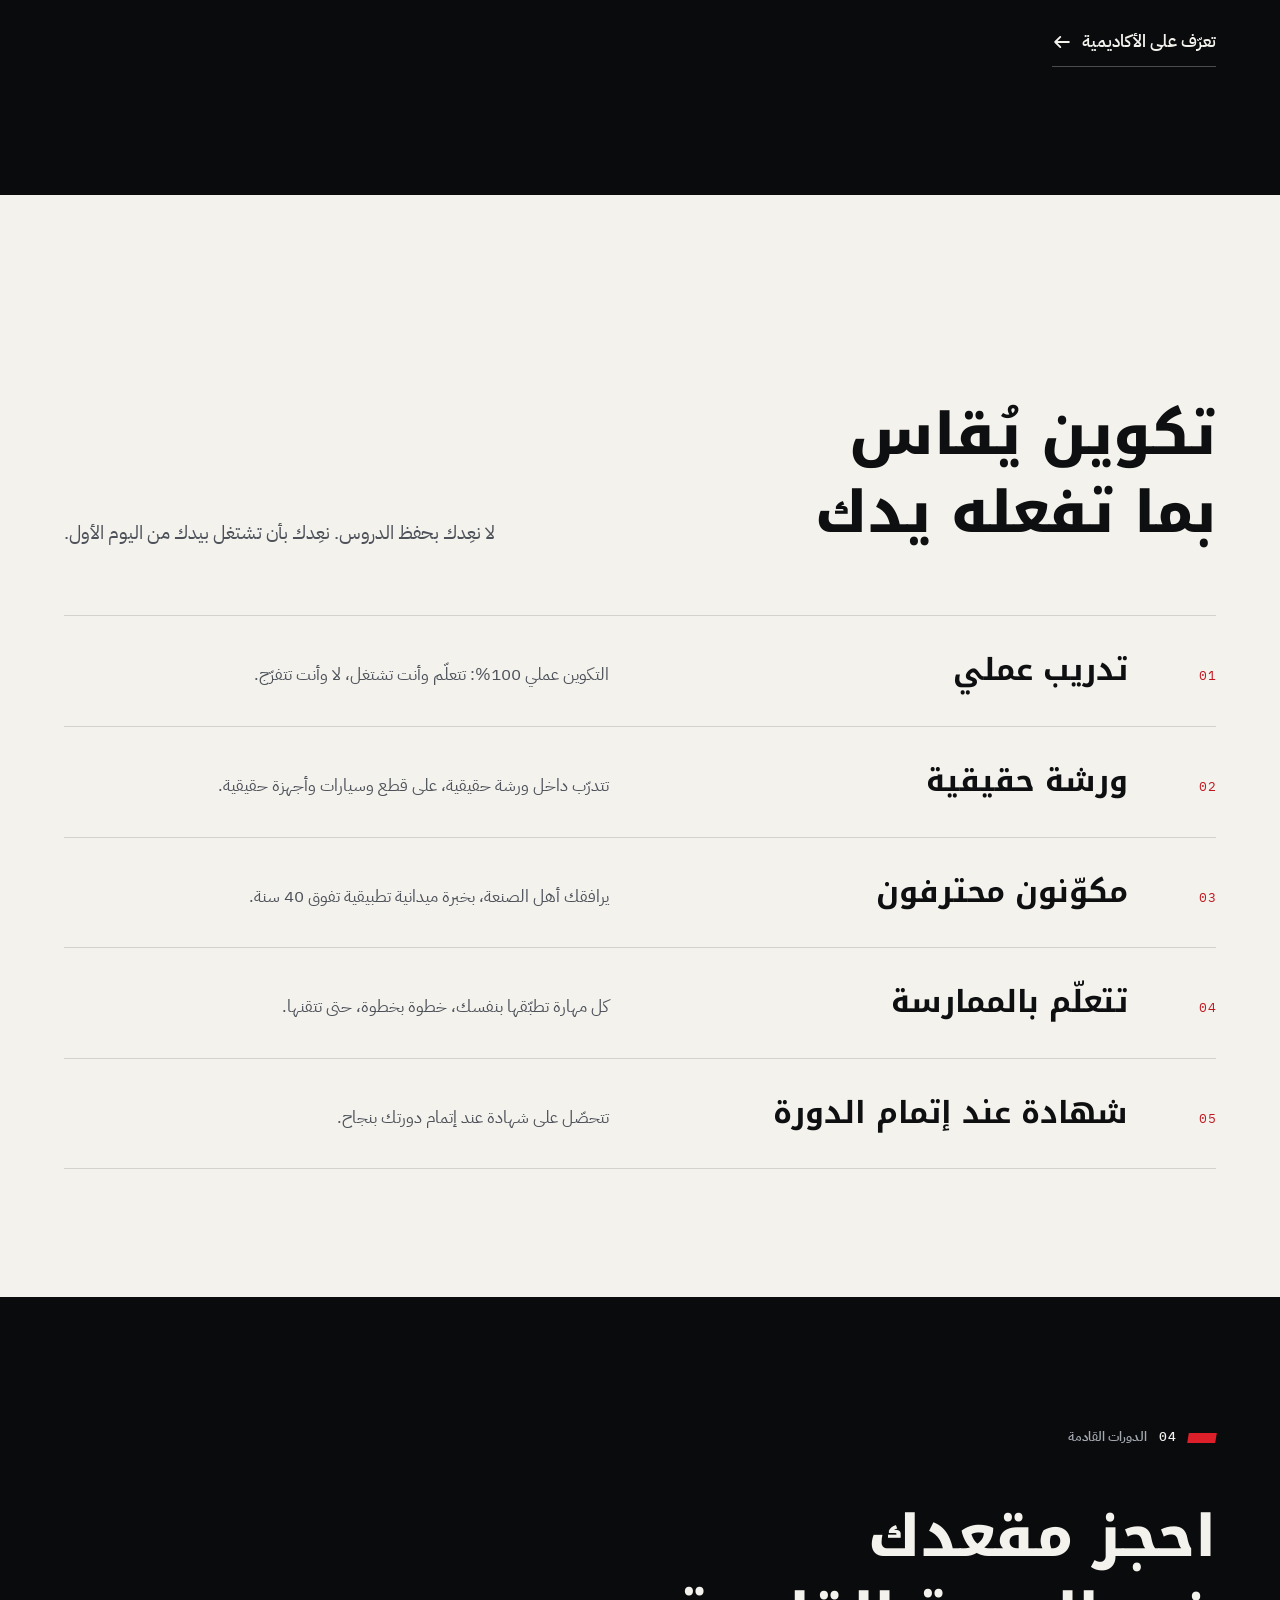
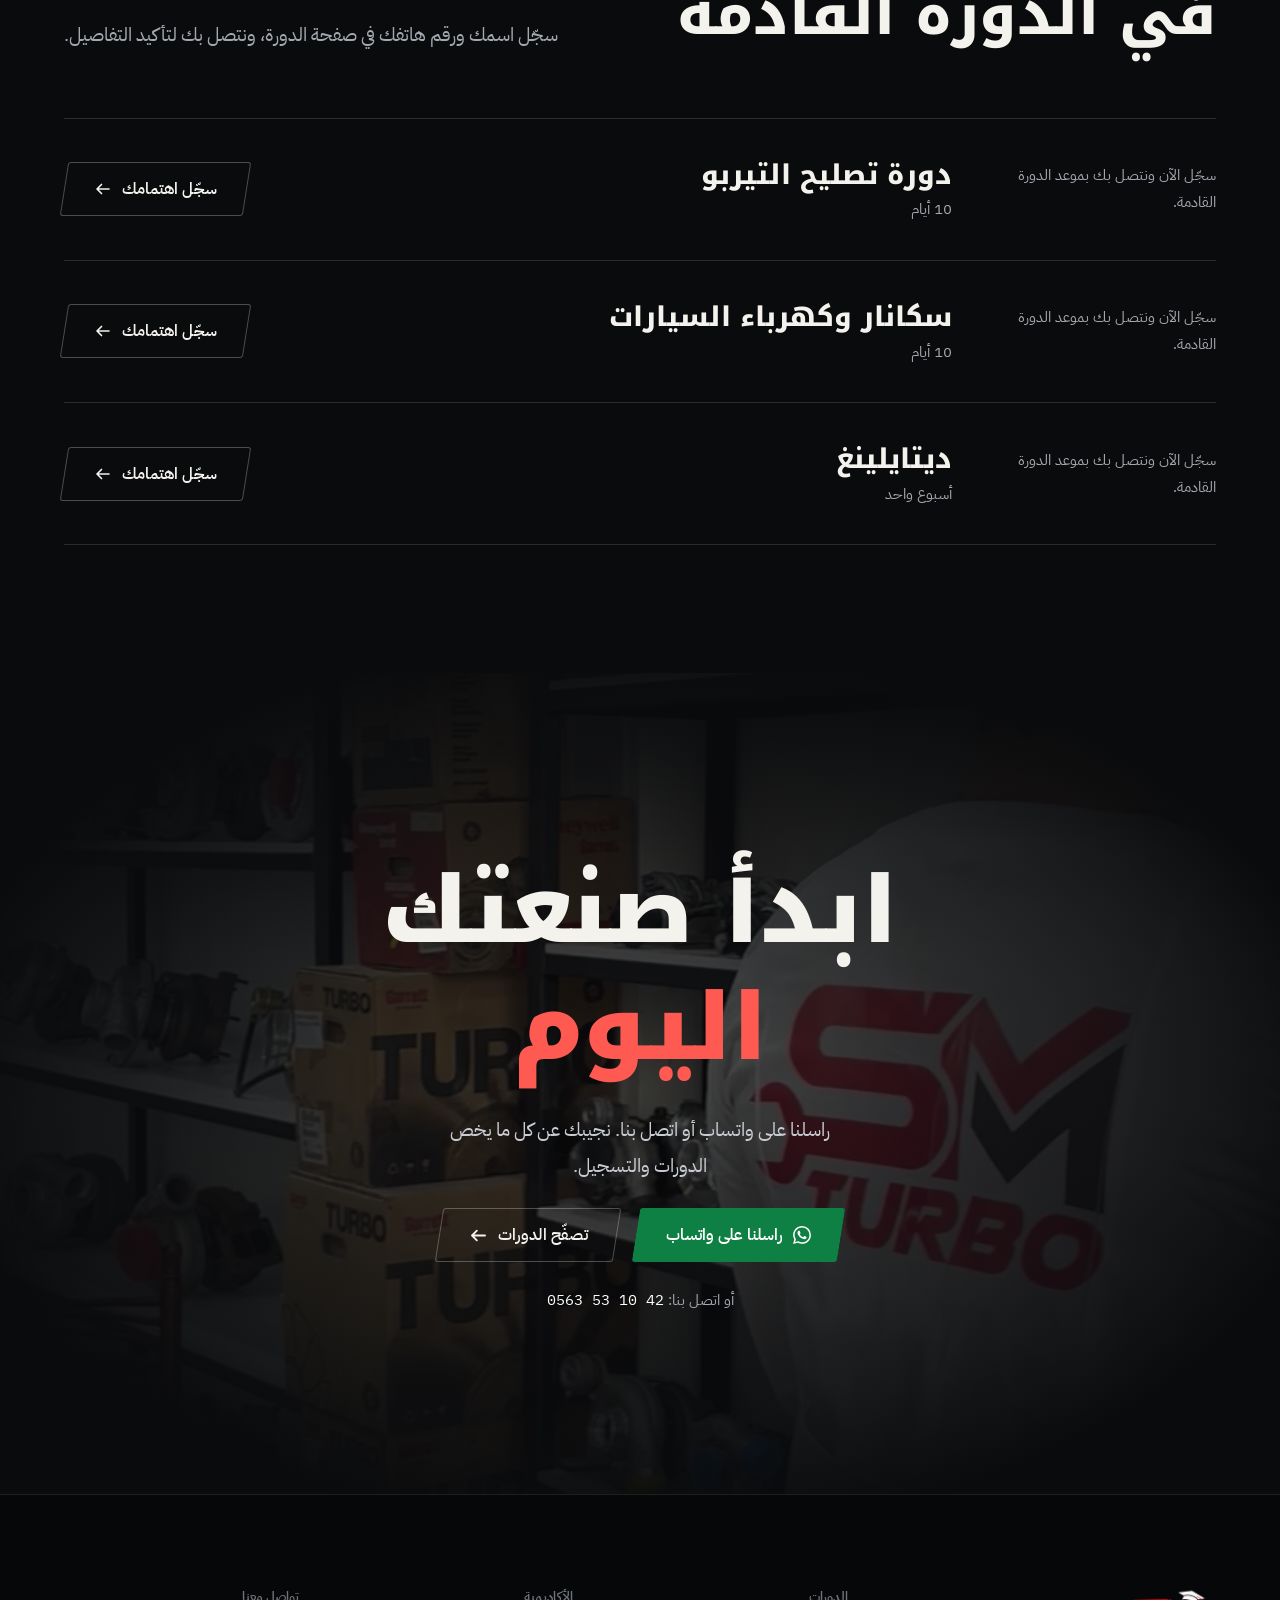
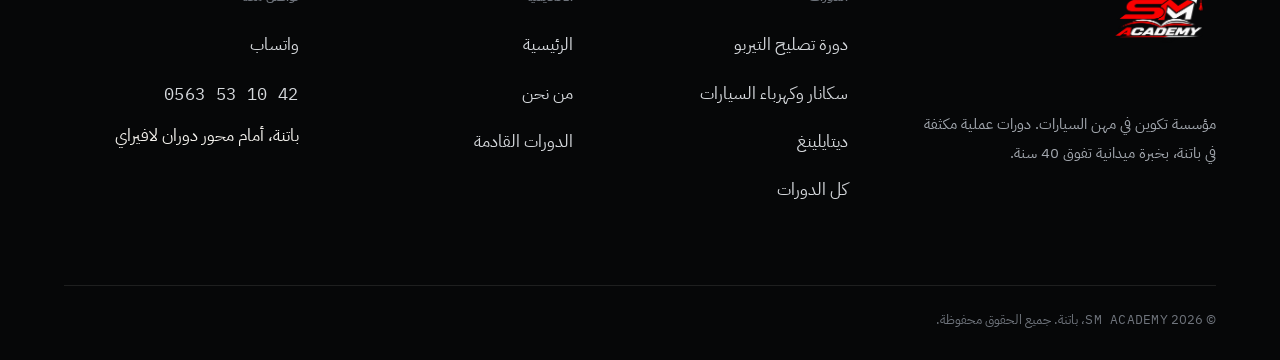
==== commit 6ac64d0d: "Redesign the whole site as a six-page academy website A new identity for every page: graphite and bo" ====
--- a/index.html
+++ b/index.html
@@ -2,105 +2,228 @@
 <html lang="ar" dir="rtl">
 <head>
 <meta charset="UTF-8">
-<meta name="viewport" content="width=device-width, initial-scale=1.0">
-<meta name="description" content="SM — مؤسسة تكوين في باتنة تقدّم دورات عملية مكثفة: التيربو وميكانيكا السيارات، السكانار وكهرباء السيارات، والتلميع والعناية الاحترافية بالسيارات (ديتايلينغ).">
-<meta name="theme-color" content="#000000">
-<title>SM | اختر دورتك - باتنة</title>
-<link rel="icon" href="data:image/svg+xml,%3Csvg xmlns='http://www.w3.org/2000/svg' viewBox='0 0 100 100'%3E%3Ccircle cx='50' cy='50' r='48' fill='%23000'/%3E%3Ctext x='50' y='66' font-family='Arial' font-weight='700' font-size='44' text-anchor='middle' fill='%23fff'%3ESM%3C/text%3E%3C/svg%3E">
+<meta name="viewport" content="width=device-width, initial-scale=1">
+<title>SM ACADEMY | دورات التيربو، كهرباء السيارات والديتايلينغ - باتنة</title>
+<meta name="description" content="SM ACADEMY: مؤسسة تكوين في باتنة تقدّم دورات عملية مكثفة: تصليح التيربو، السكانار وكهرباء السيارات، والديتايلينغ. خبرة ميدانية تفوق 40 سنة وشهادة عند إتمام الدورة.">
+<meta name="theme-color" content="#0a0b0d">
+<link rel="canonical" href="https://smacademy.online/">
+<meta property="og:type" content="website">
+<meta property="og:site_name" content="SM ACADEMY">
+<meta property="og:locale" content="ar_DZ">
+<meta property="og:title" content="SM ACADEMY | دورات التيربو، كهرباء السيارات والديتايلينغ - باتنة">
+<meta property="og:description" content="SM ACADEMY: مؤسسة تكوين في باتنة تقدّم دورات عملية مكثفة: تصليح التيربو، السكانار وكهرباء السيارات، والديتايلينغ. خبرة ميدانية تفوق 40 سنة وشهادة عند إتمام الدورة.">
+<meta property="og:url" content="https://smacademy.online/">
+<meta property="og:image" content="https://smacademy.online/assets/img/og/home.jpg">
+<meta property="og:image:width" content="1200">
+<meta property="og:image:height" content="630">
+<meta name="twitter:card" content="summary_large_image">
+<link rel="icon" href="data:image/svg+xml,%3Csvg xmlns='http://www.w3.org/2000/svg' viewBox='0 0 64 64'%3E%3Crect width='64' height='64' rx='10' fill='%230a0b0d'/%3E%3Cpath d='M12 47h36l4-7H16z' fill='%23dc1f28'/%3E%3Ctext x='32' y='35' font-family='Arial' font-weight='900' font-style='italic' font-size='25' text-anchor='middle' fill='%23fff'%3ESM%3C/text%3E%3C/svg%3E">
 <link rel="preconnect" href="https://fonts.googleapis.com">
 <link rel="preconnect" href="https://fonts.gstatic.com" crossorigin>
 <!-- Fonts load without blocking first paint; system fonts show until they arrive. -->
-<link rel="preload" as="style" href="https://fonts.googleapis.com/css2?family=Alexandria:wght@400;500;700;800&display=swap" onload="this.onload=null;this.rel='stylesheet'">
-<noscript><link href="https://fonts.googleapis.com/css2?family=Alexandria:wght@400;500;700;800&display=swap" rel="stylesheet"></noscript>
-<link rel="stylesheet" href="assets/site.css">
+<link rel="preload" as="style" href="https://fonts.googleapis.com/css2?family=IBM+Plex+Mono:wght@500&family=IBM+Plex+Sans+Arabic:wght@400;500;600&family=Noto+Kufi+Arabic:wght@700;800;900&display=swap" onload="this.onload=null;this.rel='stylesheet'">
+<noscript><link rel="stylesheet" href="https://fonts.googleapis.com/css2?family=IBM+Plex+Mono:wght@500&family=IBM+Plex+Sans+Arabic:wght@400;500;600&family=Noto+Kufi+Arabic:wght@700;800;900&display=swap"></noscript>
+<link rel="stylesheet" href="assets/app.css">
+<script>document.documentElement.classList.add('js');</script>
+<script type="application/ld+json">{"@context":"https://schema.org","@type":"EducationalOrganization","name":"SM ACADEMY","url":"https://smacademy.online/","logo":"https://smacademy.online/assets/img/sm-academy-logo.png","telephone":"+213563531042","address":{"@type":"PostalAddress","streetAddress":"أمام محور دوران لافيراي","addressLocality":"باتنة","addressCountry":"DZ"}}</script>
 </head>
 <body>
 
-<a href="#main" class="skip-link">تخطَّ إلى المحتوى</a>
-
-<header class="site-header" id="siteHeader">
-  <div class="wrap-wide header-inner">
-    <a href="index.html" class="logo" aria-label="SM ACADEMY — الصفحة الرئيسية">
-      <img src="assets/img/sm-academy-logo.png" alt="SM ACADEMY" width="480" height="270" decoding="async" onerror="this.closest('.logo').classList.add('logo--nomark');this.remove();">
-      <span class="logo-fallback latin">SM</span>
-    </a>
-    <nav class="header-nav" aria-label="روابط الصفحة">
-      <a href="#about" class="hide-sm">من نحن</a>
-      <a href="turbo.html" class="hide-sm">التيربو</a>
-      <a href="electricity.html" class="hide-sm">الكهرباء</a>
-      <a href="detailing.html" class="hide-sm">الديتايلينغ</a>
-      <a href="#courses" class="btn btn-primary btn-sm">الدورات</a>
+<a href="#main" class="skip">تخطَّ إلى المحتوى</a>
+
+<header class="hdr" id="hdr">
+  <div class="wrap hdr__in">
+    <a class="logo" href="index.html" aria-label="SM ACADEMY: الصفحة الرئيسية"><img src="assets/img/sm-academy-logo.png" alt="SM ACADEMY" width="480" height="270" decoding="async"></a>
+    <nav class="nav" aria-label="التنقل الرئيسي">
+      <a href="courses.html">الدورات</a>
+      <a href="turbo.html">التيربو</a>
+      <a href="electricity.html">السكانار والكهرباء</a>
+      <a href="detailing.html">الديتايلينغ</a>
+      <a href="about.html">من نحن</a>
     </nav>
+    <div class="hdr__act">
+      <a class="btn btn--sm" href="https://wa.me/213563531042?text=%D8%A7%D9%84%D8%B3%D9%84%D8%A7%D9%85%20%D8%B9%D9%84%D9%8A%D9%83%D9%85%D8%8C%20%D8%A3%D8%B1%D9%8A%D8%AF%20%D9%85%D8%B9%D9%84%D9%88%D9%85%D8%A7%D8%AA%20%D8%B9%D9%86%20%D8%AF%D9%88%D8%B1%D8%A7%D8%AA%D9%83%D9%85" target="_blank" rel="noopener"><i class="i i-wa" aria-hidden="true"></i> تواصل معنا</a>
+      <button class="burger" id="menuBtn" type="button" aria-expanded="false" aria-controls="menu" aria-label="فتح القائمة"><span></span><span></span></button>
+    </div>
   </div>
 </header>
 
+<div class="menu" id="menu">
+  <nav class="menu__links" aria-label="القائمة">
+    <a href="index.html" aria-current="page" style="--n:0"><span class="latin">00</span>الرئيسية</a>
+    <a href="courses.html" style="--n:1"><span class="latin">01</span>الدورات</a>
+    <a href="turbo.html" style="--n:2"><span class="latin">02</span>التيربو</a>
+    <a href="electricity.html" style="--n:3"><span class="latin">03</span>السكانار والكهرباء</a>
+    <a href="detailing.html" style="--n:4"><span class="latin">04</span>الديتايلينغ</a>
+    <a href="about.html" style="--n:5"><span class="latin">05</span>من نحن</a>
+  </nav>
+  <div class="menu__foot">
+    <a class="btn btn--wa btn--block" href="https://wa.me/213563531042?text=%D8%A7%D9%84%D8%B3%D9%84%D8%A7%D9%85%20%D8%B9%D9%84%D9%8A%D9%83%D9%85%D8%8C%20%D8%A3%D8%B1%D9%8A%D8%AF%20%D9%85%D8%B9%D9%84%D9%88%D9%85%D8%A7%D8%AA%20%D8%B9%D9%86%20%D8%AF%D9%88%D8%B1%D8%A7%D8%AA%D9%83%D9%85" target="_blank" rel="noopener"><i class="i i-wa" aria-hidden="true"></i> راسلنا على واتساب</a>
+    <a class="btn btn--ghost btn--block" href="tel:+213563531042"><i class="i i-phone" aria-hidden="true"></i> <span class="latin">0563 53 10 42</span></a>
+    <p>باتنة، أمام محور دوران لافيراي</p>
+  </div>
+</div>
+
 <main id="main">
-
-<section class="hero hero--text section--night" aria-labelledby="heroTitle">
-  <div class="wrap center">
-    <p class="eyebrow reveal">SM ACADEMY · باتنة</p>
-    <h1 id="heroTitle" class="reveal">اختر دورتك<br>وابدأ اليوم</h1>
-    <p class="lead reveal">دورات عملية مكثفة في باتنة، بخبرة تطبيقية تفوق 40 سنة.</p>
-    <div class="hero-actions reveal">
-      <a href="#courses" class="btn btn-primary">تصفح الدورات</a>
-      <a href="#about" class="link">من نحن</a>
-    </div>
-  </div>
-</section>
-
-<section class="section" id="courses" aria-labelledby="coursesTitle">
-  <div class="wrap-wide">
-    <div class="wrap center head reveal">
-      <h2 id="coursesTitle" class="h2">دوراتنا</h2>
-    </div>
-    <div class="course-grid" id="coursesGrid"></div>
-  </div>
-</section>
-
-<section class="section section--mist" id="about" aria-labelledby="aboutTitle">
-  <div class="wrap center reveal">
-    <h2 id="aboutTitle" class="h2">من نحن</h2>
-    <p class="lead about-text">
-      SM مؤسسة تكوين في باتنة، أمام محور دوران لافيراي. دورات عملية مكثفة،
-      مبنية على خبرة ميدانية تطبيقية تفوق 40 سنة: من ميكانيكا التيربو إلى التلميع والعناية الاحترافية بالسيارات،
-      بتدريب عملي 100% وشهادة معتمدة عند إتمام الدورة.
-    </p>
-  </div>
-</section>
-
-<section class="section section--night final" aria-labelledby="finalTitle">
-  <div class="wrap center reveal">
-    <h2 id="finalTitle" class="h2">دورة التيربو القادمة<br><span class="nowrap">7 نوفمبر</span></h2>
-    <p class="lead">المقاعد محدودة، احجز مكانك الآن.</p>
-    <div class="cta-row">
-      <a href="turbo.html#signup" class="btn btn-primary">احجز مقعدك</a>
-      <a href="https://wa.me/213563531042?text=%D8%A7%D9%84%D8%B3%D9%84%D8%A7%D9%85%20%D8%B9%D9%84%D9%8A%D9%83%D9%85%D8%8C%20%D8%A3%D8%B1%D9%8A%D8%AF%20%D9%85%D8%B9%D9%84%D9%88%D9%85%D8%A7%D8%AA%20%D8%B9%D9%86%20%D8%AF%D9%88%D8%B1%D8%A7%D8%AA%D9%83%D9%85" class="btn btn-wa" target="_blank" rel="noopener"><svg class="wa-icon" viewBox="0 0 24 24" aria-hidden="true" focusable="false"><path fill="currentColor" d="M17.472 14.382c-.297-.149-1.758-.867-2.03-.967-.273-.099-.471-.148-.67.15-.197.297-.767.966-.94 1.164-.173.199-.347.223-.644.075-.297-.15-1.255-.463-2.39-1.475-.883-.788-1.48-1.761-1.653-2.059-.173-.297-.018-.458.13-.606.134-.133.298-.347.446-.52.149-.174.198-.298.298-.497.099-.198.05-.371-.025-.52-.075-.149-.669-1.612-.916-2.207-.242-.579-.487-.5-.669-.51-.173-.008-.371-.01-.57-.01-.198 0-.52.074-.792.372-.272.297-1.04 1.016-1.04 2.479 0 1.462 1.065 2.875 1.213 3.074.149.198 2.096 3.2 5.077 4.487.709.306 1.262.489 1.694.625.712.227 1.36.195 1.871.118.571-.085 1.758-.719 2.006-1.413.248-.694.248-1.289.173-1.413-.074-.124-.272-.198-.57-.347m-5.421 7.403h-.004a9.87 9.87 0 0 1-5.031-1.378l-.361-.214-3.741.982.998-3.648-.235-.374a9.86 9.86 0 0 1-1.51-5.26c.001-5.45 4.436-9.884 9.888-9.884 2.64 0 5.122 1.03 6.988 2.898a9.825 9.825 0 0 1 2.893 6.994c-.003 5.45-4.437 9.884-9.885 9.884m8.413-18.297A11.815 11.815 0 0 0 12.05 0C5.495 0 .16 5.335.157 11.892c0 2.096.547 4.142 1.588 5.945L.057 24l6.305-1.654a11.882 11.882 0 0 0 5.683 1.448h.005c6.554 0 11.89-5.335 11.893-11.893a11.821 11.821 0 0 0-3.48-8.413Z"/></svg><span>راسلنا على واتساب</span></a>
-    </div>
-  </div>
-</section>
-
+<section class="hero hero--split hero--home" aria-labelledby="heroTitle">
+  <div class="hero__media" data-parallax>
+    <picture>
+      <source media="(min-width: 960px)" srcset="assets/img/turbo/hero-1200.webp 1200w, assets/img/turbo/hero-2000.webp 2000w" sizes="64vw" width="2000" height="1124">
+      <img src="assets/img/turbo/hero-m-800.webp" srcset="assets/img/turbo/hero-m-800.webp 800w, assets/img/turbo/hero-m-1200.webp 1200w" sizes="100vw" width="800" height="1000" alt="لافتة SM TURBO المضيئة ليلًا أمام مقر الورشة في باتنة" fetchpriority="high" decoding="async">
+    </picture>
+  </div>
+  <div class="wrap hero__in">
+    <p class="kicker fx"><span class="latin">SM ACADEMY</span> باتنة، الجزائر</p>
+    <h1 id="heroTitle" class="display">
+      <span class="ln"><span>صنعة السيارات</span></span>
+      <span class="ln" style="--n:1"><span>تتعلّمها <em>بيدك</em></span></span>
+    </h1>
+    <p class="lead fx" style="--n:1">دورات عملية مكثفة في تصليح التيربو، السكانار وكهرباء السيارات، والديتايلينغ. في باتنة، بخبرة ميدانية تفوق 40 سنة.</p>
+    <div class="actions fx" style="--n:2">
+      <a class="btn" href="#courses">اكتشف دوراتنا <i class="i i-arrow" aria-hidden="true"></i></a>
+      <a class="btn btn--ghost" href="https://wa.me/213563531042?text=%D8%A7%D9%84%D8%B3%D9%84%D8%A7%D9%85%20%D8%B9%D9%84%D9%8A%D9%83%D9%85%D8%8C%20%D8%A3%D8%B1%D9%8A%D8%AF%20%D9%85%D8%B9%D9%84%D9%88%D9%85%D8%A7%D8%AA%20%D8%B9%D9%86%20%D8%AF%D9%88%D8%B1%D8%A7%D8%AA%D9%83%D9%85" target="_blank" rel="noopener"><i class="i i-wa" aria-hidden="true"></i> تواصل معنا</a>
+    </div>
+  </div>
+  <dl class="wrap specbar fx" style="--n:3">
+    <div><dt><span class="latin">+40</span> سنة</dt><dd>خبرة ميدانية تطبيقية</dd></div>
+    <div><dt><span class="latin">100%</span></dt><dd>تدريب عملي</dd></div>
+    <div><dt><span class="latin">03</span> دورات</dt><dd>تيربو، كهرباء، ديتايلينغ</dd></div>
+    <div><dt>شهادة</dt><dd>عند إتمام الدورة</dd></div>
+  </dl>
+</section>
+
+<div class="ticker" aria-hidden="true">
+  <div class="ticker__track">
+    <span>تفكيك وتركيب التيربو</span><span>تشخيص الأعطال</span><span>السكانار</span><span>قراءة المخططات</span><span>الأسيلوسكوب</span><span>التلميع</span><span>حماية السيراميك</span><span>استقبال الزبون</span>
+    <span>تفكيك وتركيب التيربو</span><span>تشخيص الأعطال</span><span>السكانار</span><span>قراءة المخططات</span><span>الأسيلوسكوب</span><span>التلميع</span><span>حماية السيراميك</span><span>استقبال الزبون</span>
+  </div>
+</div>
+
+<section class="sec s-light" id="courses" aria-labelledby="coursesTitle">
+  <div class="wrap">
+    <header class="sh sh--split">
+      <p class="idx rv"><span class="latin">01</span> الدورات</p>
+      <h2 id="coursesTitle" class="h2 rv">ثلاث دورات.<br>ثلاث حِرف.</h2>
+      <p class="lead rv" style="--n:1">كل دورة تبدأ معك من الصفر وتنتهي بمهارة تشتغل بها. اختر المجال الذي يناسبك.</p>
+    </header>
+    <div class="cards cards--stagger" data-cards>
+      <noscript>
+        <p><a class="tlink" href="turbo.html">دورة تصليح التيربو</a></p>
+        <p><a class="tlink" href="electricity.html">سكانار وكهرباء السيارات</a></p>
+        <p><a class="tlink" href="detailing.html">ديتايلينغ</a></p>
+      </noscript>
+    </div>
+    <p class="rv" style="margin-top:clamp(32px,4vw,56px)"><a class="tlink" href="courses.html">قارن بين الدورات <i class="i i-arrow" aria-hidden="true"></i></a></p>
+  </div>
+</section>
+
+<section class="sec" id="about" aria-labelledby="aboutTitle">
+  <div class="wrap duo">
+    <div class="duo__text">
+      <p class="idx rv"><span class="latin">02</span> من نحن</p>
+      <div class="statline rv">
+        <span class="mega" aria-hidden="true">40<b>+</b></span>
+        <p>سنة خبرة ميدانية في الورشة</p>
+      </div>
+      <h2 id="aboutTitle" class="h2 rv">خبرة الورشة،<br>ننقلها إليك</h2>
+      <p class="lead rv">SM مؤسسة تكوين في باتنة، أمام محور دوران لافيراي. دورات عملية مكثفة، مبنية على خبرة ميدانية تطبيقية تفوق 40 سنة: من ميكانيكا التيربو وكهرباء السيارات إلى التلميع والعناية الاحترافية.</p>
+      <a class="tlink rv" href="about.html">تعرّف على الأكاديمية <i class="i i-arrow" aria-hidden="true"></i></a>
+    </div>
+    <div class="ticks rv">
+      <figure class="fig fig--45 rv-mask">
+        <img src="assets/img/academy/class-720.webp" srcset="assets/img/academy/class-720.webp 720w, assets/img/academy/class-1200.webp 1200w" sizes="(min-width: 900px) 46vw, 100vw" width="720" height="900" alt="مكوّن يشرح على السبورة أمام المتربصين في قاعة SM ACADEMY" loading="lazy" decoding="async">
+      </figure>
+    </div>
+  </div>
+</section>
+
+<section class="sec s-light" id="why" aria-labelledby="whyTitle">
+  <div class="wrap">
+    <header class="sh sh--split">
+      <p class="idx rv"><span class="latin">03</span> لماذا SM ACADEMY</p>
+      <h2 id="whyTitle" class="h2 rv">تكوين يُقاس<br>بما تفعله يدك</h2>
+      <p class="lead rv" style="--n:1">لا نعِدك بحفظ الدروس. نعِدك بأن تشتغل بيدك من اليوم الأول.</p>
+    </header>
+    <ol class="rows">
+      <li class="rv"><span class="latin">01</span><h3>تدريب عملي</h3><p>التكوين عملي 100%: تتعلّم وأنت تشتغل، لا وأنت تتفرّج.</p></li>
+      <li class="rv"><span class="latin">02</span><h3>ورشة حقيقية</h3><p>تتدرّب داخل ورشة حقيقية، على قطع وسيارات وأجهزة حقيقية.</p></li>
+      <li class="rv"><span class="latin">03</span><h3>مكوّنون محترفون</h3><p>يرافقك أهل الصنعة، بخبرة ميدانية تطبيقية تفوق 40 سنة.</p></li>
+      <li class="rv"><span class="latin">04</span><h3>تتعلّم بالممارسة</h3><p>كل مهارة تطبّقها بنفسك، خطوة بخطوة، حتى تتقنها.</p></li>
+      <li class="rv"><span class="latin">05</span><h3>شهادة عند إتمام الدورة</h3><p>تتحصّل على شهادة عند إتمام دورتك بنجاح.</p></li>
+    </ol>
+  </div>
+</section>
+
+<section class="sec" id="sessions" aria-labelledby="sessionsTitle">
+  <div class="wrap">
+    <header class="sh sh--split">
+      <p class="idx rv"><span class="latin">04</span> الدورات القادمة</p>
+      <h2 id="sessionsTitle" class="h2 rv">احجز مقعدك<br>في الدورة القادمة</h2>
+      <p class="lead rv" style="--n:1">سجّل اسمك ورقم هاتفك في صفحة الدورة، ونتصل بك لتأكيد التفاصيل.</p>
+    </header>
+    <ul class="sessions" data-sessions>
+      <noscript><li class="ses"><p>للاستفسار عن موعد الدورة القادمة، اتصل بنا: <a class="inline-link latin" href="tel:+213563531042">0563 53 10 42</a></p></li></noscript>
+    </ul>
+  </div>
+</section>
+
+<section class="final" aria-labelledby="finalTitle">
+  <div class="final__media"><img src="assets/img/turbo/store-640.webp" srcset="assets/img/turbo/store-640.webp 640w, assets/img/turbo/store-1080.webp 1080w" sizes="100vw" width="640" height="800" alt="" loading="lazy" decoding="async"></div>
+  <div class="wrap--narrow">
+    <h2 id="finalTitle" class="display rv">ابدأ صنعتك<br><em>اليوم</em></h2>
+    <p class="lead rv">راسلنا على واتساب أو اتصل بنا. نجيبك عن كل ما يخص الدورات والتسجيل.</p>
+    <div class="actions rv">
+      <a class="btn btn--wa" href="https://wa.me/213563531042?text=%D8%A7%D9%84%D8%B3%D9%84%D8%A7%D9%85%20%D8%B9%D9%84%D9%8A%D9%83%D9%85%D8%8C%20%D8%A3%D8%B1%D9%8A%D8%AF%20%D9%85%D8%B9%D9%84%D9%88%D9%85%D8%A7%D8%AA%20%D8%B9%D9%86%20%D8%AF%D9%88%D8%B1%D8%A7%D8%AA%D9%83%D9%85" target="_blank" rel="noopener"><i class="i i-wa" aria-hidden="true"></i> راسلنا على واتساب</a>
+      <a class="btn btn--ghost" href="courses.html">تصفّح الدورات <i class="i i-arrow" aria-hidden="true"></i></a>
+    </div>
+    <p class="final__tel rv">أو اتصل بنا: <a href="tel:+213563531042">0563 53 10 42</a></p>
+  </div>
+</section>
 </main>
 
-<a href="https://wa.me/213563531042?text=%D8%A7%D9%84%D8%B3%D9%84%D8%A7%D9%85%20%D8%B9%D9%84%D9%8A%D9%83%D9%85%D8%8C%20%D8%A3%D8%B1%D9%8A%D8%AF%20%D9%85%D8%B9%D9%84%D9%88%D9%85%D8%A7%D8%AA%20%D8%B9%D9%86%20%D8%AF%D9%88%D8%B1%D8%A7%D8%AA%D9%83%D9%85" class="wa-float" target="_blank" rel="noopener" aria-label="راسلنا على واتساب"><svg class="wa-icon" viewBox="0 0 24 24" aria-hidden="true" focusable="false"><path fill="currentColor" d="M17.472 14.382c-.297-.149-1.758-.867-2.03-.967-.273-.099-.471-.148-.67.15-.197.297-.767.966-.94 1.164-.173.199-.347.223-.644.075-.297-.15-1.255-.463-2.39-1.475-.883-.788-1.48-1.761-1.653-2.059-.173-.297-.018-.458.13-.606.134-.133.298-.347.446-.52.149-.174.198-.298.298-.497.099-.198.05-.371-.025-.52-.075-.149-.669-1.612-.916-2.207-.242-.579-.487-.5-.669-.51-.173-.008-.371-.01-.57-.01-.198 0-.52.074-.792.372-.272.297-1.04 1.016-1.04 2.479 0 1.462 1.065 2.875 1.213 3.074.149.198 2.096 3.2 5.077 4.487.709.306 1.262.489 1.694.625.712.227 1.36.195 1.871.118.571-.085 1.758-.719 2.006-1.413.248-.694.248-1.289.173-1.413-.074-.124-.272-.198-.57-.347m-5.421 7.403h-.004a9.87 9.87 0 0 1-5.031-1.378l-.361-.214-3.741.982.998-3.648-.235-.374a9.86 9.86 0 0 1-1.51-5.26c.001-5.45 4.436-9.884 9.888-9.884 2.64 0 5.122 1.03 6.988 2.898a9.825 9.825 0 0 1 2.893 6.994c-.003 5.45-4.437 9.884-9.885 9.884m8.413-18.297A11.815 11.815 0 0 0 12.05 0C5.495 0 .16 5.335.157 11.892c0 2.096.547 4.142 1.588 5.945L.057 24l6.305-1.654a11.882 11.882 0 0 0 5.683 1.448h.005c6.554 0 11.89-5.335 11.893-11.893a11.821 11.821 0 0 0-3.48-8.413Z"/></svg></a>
-
-<footer class="site-footer">
-  <div class="wrap-wide footer-inner">
-    <a href="index.html" class="logo" aria-label="SM ACADEMY — الصفحة الرئيسية"><img src="assets/img/sm-academy-logo.png" alt="SM ACADEMY" width="480" height="270" loading="lazy" decoding="async" onerror="this.closest('.logo').classList.add('logo--nomark');this.remove();"><span class="logo-fallback latin">SM</span></a>
-    <nav class="footer-links" aria-label="روابط التذييل">
-      <a href="#courses">الدورات</a>
-      <a href="turbo.html">دورة التيربو</a>
-      <a href="electricity.html">دورة السكانار والكهرباء</a>
-      <a href="detailing.html">دورة الديتايلينغ</a>
-      <a href="#about">من نحن</a>
-      <a href="https://wa.me/213563531042?text=%D8%A7%D9%84%D8%B3%D9%84%D8%A7%D9%85%20%D8%B9%D9%84%D9%8A%D9%83%D9%85%D8%8C%20%D8%A3%D8%B1%D9%8A%D8%AF%20%D9%85%D8%B9%D9%84%D9%88%D9%85%D8%A7%D8%AA%20%D8%B9%D9%86%20%D8%AF%D9%88%D8%B1%D8%A7%D8%AA%D9%83%D9%85" target="_blank" rel="noopener">واتساب</a>
-      <a href="tel:+213563531042" dir="ltr">0563 53 10 42</a>
-    </nav>
-    <p class="footer-line">© 2026 SM — باتنة، أمام محور دوران لافيراي. جميع الحقوق محفوظة.</p>
+<a class="wa-float" href="https://wa.me/213563531042?text=%D8%A7%D9%84%D8%B3%D9%84%D8%A7%D9%85%20%D8%B9%D9%84%D9%8A%D9%83%D9%85%D8%8C%20%D8%A3%D8%B1%D9%8A%D8%AF%20%D9%85%D8%B9%D9%84%D9%88%D9%85%D8%A7%D8%AA%20%D8%B9%D9%86%20%D8%AF%D9%88%D8%B1%D8%A7%D8%AA%D9%83%D9%85" target="_blank" rel="noopener" aria-label="راسلنا على واتساب"><i class="i i-wa" aria-hidden="true"></i></a>
+
+<footer class="ftr">
+  <div class="wrap">
+    <div class="ftr__grid">
+      <div class="ftr__brand">
+        <a href="index.html" aria-label="SM ACADEMY: الصفحة الرئيسية"><img src="assets/img/sm-academy-logo.png" alt="SM ACADEMY" width="480" height="270" loading="lazy" decoding="async"></a>
+        <p>مؤسسة تكوين في مهن السيارات. دورات عملية مكثفة في باتنة، بخبرة ميدانية تفوق 40 سنة.</p>
+      </div>
+      <nav aria-label="الدورات">
+        <h2>الدورات</h2>
+        <ul>
+          <li><a href="turbo.html">دورة تصليح التيربو</a></li>
+          <li><a href="electricity.html">سكانار وكهرباء السيارات</a></li>
+          <li><a href="detailing.html">ديتايلينغ</a></li>
+          <li><a href="courses.html">كل الدورات</a></li>
+        </ul>
+      </nav>
+      <nav aria-label="الأكاديمية">
+        <h2>الأكاديمية</h2>
+        <ul>
+          <li><a href="index.html">الرئيسية</a></li>
+          <li><a href="about.html">من نحن</a></li>
+          <li><a href="index.html#sessions">الدورات القادمة</a></li>
+        </ul>
+      </nav>
+      <div>
+        <h2>تواصل معنا</h2>
+        <ul>
+          <li><a href="https://wa.me/213563531042?text=%D8%A7%D9%84%D8%B3%D9%84%D8%A7%D9%85%20%D8%B9%D9%84%D9%8A%D9%83%D9%85%D8%8C%20%D8%A3%D8%B1%D9%8A%D8%AF%20%D9%85%D8%B9%D9%84%D9%88%D9%85%D8%A7%D8%AA%20%D8%B9%D9%86%20%D8%AF%D9%88%D8%B1%D8%A7%D8%AA%D9%83%D9%85" target="_blank" rel="noopener">واتساب</a></li>
+          <li><a href="tel:+213563531042" class="latin">0563 53 10 42</a></li>
+          <li>باتنة، أمام محور دوران لافيراي</li>
+        </ul>
+      </div>
+    </div>
+    <div class="ftr__base">
+      <p>© 2026 <span class="latin">SM ACADEMY</span>، باتنة. جميع الحقوق محفوظة.</p>
+      
+    </div>
   </div>
 </footer>
 
-<script src="assets/courses.js"></script>
-<script src="assets/script.js"></script>
-<script src="assets/site.js"></script>
+<script src="assets/data.js"></script>
+<script src="assets/app.js"></script>
 </body>
 </html>
--- a/assets/app.css
+++ b/assets/app.css
@@ -0,0 +1,584 @@
+/* SM ACADEMY — one stylesheet for every page.
+   1 tokens · 2 base · 3 type · 4 buttons and icons · 5 header and menu · 6 hero
+   7 sections and shared blocks · 8 course pages · 9 forms · 10 footer and fixed bars
+   11 course themes · 12 motion */
+
+@view-transition { navigation: auto; }
+
+/* ---------- 1. Tokens ---------- */
+:root {
+  --graphite-900: #0a0b0d;
+  --graphite-800: #111316;
+  --graphite-700: #181b1f;
+  --graphite-600: #22262b;
+  --bone-50: #f4f2ed;
+  --bone-100: #eae7e0;
+  --silver: #c4c8ce;
+
+  /* Surface tokens: dark by default, .s-light flips them for a section. */
+  --surface: var(--graphite-900);
+  --surface-2: var(--graphite-800);
+  --surface-3: var(--graphite-700);
+  --text: var(--bone-50);
+  --muted: #a4a9b0;
+  --faint: #6f747c;
+  --line: rgba(244, 242, 237, 0.14);
+  --line-strong: rgba(244, 242, 237, 0.28);
+
+  /* Accent: fill colour, text on it, and a lighter tint safe for small text. */
+  --accent: #dc1f28;
+  --on-accent: #ffffff;
+  --accent-text: #ff5a52;
+  --wa: #0f8043;
+
+  --font-display: 'Noto Kufi Arabic', 'IBM Plex Sans Arabic', 'Segoe UI', Tahoma, sans-serif;
+  --font-body: 'IBM Plex Sans Arabic', 'Segoe UI', Tahoma, sans-serif;
+  --font-mono: 'IBM Plex Mono', ui-monospace, Consolas, monospace;
+
+  --fs-display: clamp(2.5rem, 7.2vw, 5.75rem);
+  --fs-h2: clamp(1.9rem, 4.6vw, 3.6rem);
+  --fs-h3: clamp(1.25rem, 2.2vw, 1.7rem);
+  --fs-lead: clamp(1.05rem, 1.45vw, 1.3rem);
+  --fs-body: 1.0625rem;
+  --fs-small: 0.9375rem;
+  --fs-label: 0.8125rem;
+
+  --gutter: clamp(20px, 5vw, 64px);
+  --maxw: 1320px;
+  --sec: clamp(72px, 10vw, 152px);
+  --header-h: 68px;
+  --radius: 3px;
+  --skew: -9deg;
+
+  --ease: cubic-bezier(0.22, 0.8, 0.2, 1);
+  --ease-in: cubic-bezier(0.6, 0, 0.8, 0.2);
+}
+
+.s-light {
+  --surface: var(--bone-50);
+  --surface-2: #ffffff;
+  --surface-3: var(--bone-100);
+  --text: #0e0f11;
+  --muted: #4d525a;
+  --faint: #7a7f87;
+  --line: rgba(14, 15, 17, 0.14);
+  --line-strong: rgba(14, 15, 17, 0.3);
+  --accent-text: #c1161f;
+}
+.s-dark {
+  --surface: var(--graphite-900);
+  --surface-2: var(--graphite-800);
+  --surface-3: var(--graphite-700);
+  --text: var(--bone-50);
+  --muted: #a4a9b0;
+  --faint: #6f747c;
+  --line: rgba(244, 242, 237, 0.14);
+  --line-strong: rgba(244, 242, 237, 0.28);
+  --accent-text: #ff5a52;
+}
+.s-light, .s-dark { background: var(--surface); color: var(--text); }
+
+/* ---------- 2. Base ---------- */
+*, *::before, *::after { box-sizing: border-box; }
+html { -webkit-text-size-adjust: 100%; scroll-behavior: smooth; scroll-padding-top: calc(var(--header-h) + 16px); }
+body {
+  margin: 0;
+  background: var(--surface);
+  color: var(--text);
+  font-family: var(--font-body);
+  font-size: var(--fs-body);
+  line-height: 1.9;
+  -webkit-font-smoothing: antialiased;
+  text-rendering: optimizeLegibility;
+  overflow-x: clip;
+}
+img, svg, picture { display: block; max-width: 100%; }
+img { height: auto; }
+a { color: inherit; text-decoration: none; }
+button { font: inherit; color: inherit; background: none; border: 0; padding: 0; cursor: pointer; }
+h1, h2, h3, p, ul, ol, dl, dd, figure { margin: 0; }
+ul, ol { padding: 0; list-style: none; }
+:focus-visible { outline: 2px solid var(--accent-text); outline-offset: 3px; border-radius: 2px; }
+::selection { background: var(--accent); color: var(--on-accent); }
+
+.wrap { width: min(100% - 2 * var(--gutter), var(--maxw)); margin-inline: auto; }
+.wrap--narrow { width: min(100% - 2 * var(--gutter), 880px); margin-inline: auto; }
+.sec { padding-block: var(--sec); position: relative; }
+.sec--tight { padding-block: clamp(56px, 7vw, 96px); }
+.latin { font-family: var(--font-mono); direction: ltr; unicode-bidi: isolate; letter-spacing: 0.02em; white-space: nowrap; }
+.tools .latin, .cap .latin { white-space: normal; }
+.nowrap { white-space: nowrap; }
+.sr { position: absolute; width: 1px; height: 1px; overflow: hidden; clip-path: inset(50%); white-space: nowrap; }
+.skip { position: fixed; inset-block-start: 8px; inset-inline-start: 8px; z-index: 200; padding: 10px 16px; background: var(--accent); color: var(--on-accent); transform: translateY(-200%); }
+.skip:focus { transform: none; }
+[hidden] { display: none !important; }
+
+/* ---------- 3. Type ---------- */
+.display, .h2, .h3 { font-family: var(--font-display); text-wrap: balance; }
+.display { font-size: var(--fs-display); font-weight: 900; line-height: 1.28; }
+.display em, .h2 em { font-style: normal; color: var(--accent-text); }
+.h2 { font-size: var(--fs-h2); font-weight: 800; line-height: 1.35; }
+.h3 { font-size: var(--fs-h3); font-weight: 700; line-height: 1.5; }
+.lead { font-size: var(--fs-lead); color: var(--muted); line-height: 1.95; max-width: 46ch; text-wrap: pretty; }
+.muted { color: var(--muted); }
+
+/* Section marker: a slanted accent tick, an index number and a label. */
+.idx { display: flex; align-items: center; gap: 12px; font-size: var(--fs-label); font-weight: 600; color: var(--muted); margin-bottom: 20px; }
+.idx::before { content: ''; width: 28px; height: 10px; background: var(--accent); transform: skewX(var(--skew)); flex: none; }
+.idx .latin { color: var(--text); font-weight: 500; }
+.sh { display: grid; gap: 18px; margin-bottom: clamp(36px, 5vw, 72px); }
+.sh .idx { margin-bottom: 0; }
+.sh--split { align-items: end; }
+@media (min-width: 900px) {
+  .sh--split { grid-template-columns: 1.1fr 0.9fr; gap: 48px; }
+  .sh--split .idx { grid-column: 1 / -1; }
+  .sh--split .lead { justify-self: end; }
+}
+
+.tags { display: flex; flex-wrap: wrap; gap: 8px; }
+.tags li { font-size: var(--fs-label); font-weight: 500; padding: 5px 12px; border: 1px solid var(--line-strong); border-radius: 100px; line-height: 1.6; white-space: nowrap; }
+
+/* ---------- 4. Buttons and icons ---------- */
+.i { display: inline-block; width: 1.15em; height: 1.15em; flex: none; background: currentColor; -webkit-mask: var(--i) center / contain no-repeat; mask: var(--i) center / contain no-repeat; }
+.i-wa { --i: url("data:image/svg+xml,%3Csvg xmlns='http://www.w3.org/2000/svg' viewBox='0 0 24 24'%3E%3Cpath d='M17.472 14.382c-.297-.149-1.758-.867-2.03-.967-.273-.099-.471-.148-.67.15-.197.297-.767.966-.94 1.164-.173.199-.347.223-.644.075-.297-.15-1.255-.463-2.39-1.475-.883-.788-1.48-1.761-1.653-2.059-.173-.297-.018-.458.13-.606.134-.133.298-.347.446-.52.149-.174.198-.298.298-.497.099-.198.05-.371-.025-.52-.075-.149-.669-1.612-.916-2.207-.242-.579-.487-.5-.669-.51-.173-.008-.371-.01-.57-.01-.198 0-.52.074-.792.372-.272.297-1.04 1.016-1.04 2.479 0 1.462 1.065 2.875 1.213 3.074.149.198 2.096 3.2 5.077 4.487.709.306 1.262.489 1.694.625.712.227 1.36.195 1.871.118.571-.085 1.758-.719 2.006-1.413.248-.694.248-1.289.173-1.413-.074-.124-.272-.198-.57-.347m-5.421 7.403h-.004a9.87 9.87 0 0 1-5.031-1.378l-.361-.214-3.741.982.998-3.648-.235-.374a9.86 9.86 0 0 1-1.51-5.26c.001-5.45 4.436-9.884 9.888-9.884 2.64 0 5.122 1.03 6.988 2.898a9.825 9.825 0 0 1 2.893 6.994c-.003 5.45-4.437 9.884-9.885 9.884m8.413-18.297A11.815 11.815 0 0 0 12.05 0C5.495 0 .16 5.335.157 11.892c0 2.096.547 4.142 1.588 5.945L.057 24l6.305-1.654a11.882 11.882 0 0 0 5.683 1.448h.005c6.554 0 11.89-5.335 11.893-11.893a11.821 11.821 0 0 0-3.48-8.413Z'/%3E%3C/svg%3E"); }
+.i-arrow { --i: url("data:image/svg+xml,%3Csvg xmlns='http://www.w3.org/2000/svg' viewBox='0 0 24 24' fill='none' stroke='black' stroke-width='2.2' stroke-linecap='round' stroke-linejoin='round'%3E%3Cpath d='M20 12H4M10 6l-6 6 6 6'/%3E%3C/svg%3E"); transition: transform 0.35s var(--ease); }
+.i-phone { --i: url("data:image/svg+xml,%3Csvg xmlns='http://www.w3.org/2000/svg' viewBox='0 0 24 24' fill='none' stroke='black' stroke-width='2' stroke-linecap='round' stroke-linejoin='round'%3E%3Cpath d='M22 16.92v3a2 2 0 0 1-2.18 2 19.79 19.79 0 0 1-8.63-3.07 19.5 19.5 0 0 1-6-6 19.79 19.79 0 0 1-3.07-8.67A2 2 0 0 1 4.11 2h3a2 2 0 0 1 2 1.72 12.84 12.84 0 0 0 .7 2.81 2 2 0 0 1-.45 2.11L8.09 9.91a16 16 0 0 0 6 6l1.27-1.27a2 2 0 0 1 2.11-.45 12.84 12.84 0 0 0 2.81.7A2 2 0 0 1 22 16.92z'/%3E%3C/svg%3E"); }
+.i-pin { --i: url("data:image/svg+xml,%3Csvg xmlns='http://www.w3.org/2000/svg' viewBox='0 0 24 24' fill='none' stroke='black' stroke-width='2' stroke-linecap='round' stroke-linejoin='round'%3E%3Cpath d='M12 21s-7-6.2-7-11a7 7 0 1 1 14 0c0 4.800-7 11-7 11Z'/%3E%3Ccircle cx='12' cy='10' r='2.4'/%3E%3C/svg%3E"); }
+.i-check { --i: url("data:image/svg+xml,%3Csvg xmlns='http://www.w3.org/2000/svg' viewBox='0 0 24 24' fill='none' stroke='black' stroke-width='2.6' stroke-linecap='round' stroke-linejoin='round'%3E%3Cpath d='M5 12.5l4.5 4.5L19 7.500'/%3E%3C/svg%3E"); }
+
+/* The slanted fill echoes the italic logo. It is drawn by ::before, so the focus ring stays square. */
+.btn {
+  position: relative; isolation: isolate;
+  display: inline-flex; align-items: center; justify-content: center; gap: 10px;
+  min-height: 54px; padding: 0 30px;
+  font-family: var(--font-body); font-weight: 600; font-size: 1rem; line-height: 1.4;
+  color: var(--btn-text, var(--on-accent)); white-space: nowrap; cursor: pointer;
+  transition: color 0.25s var(--ease), transform 0.2s var(--ease);
+}
+.btn::before {
+  content: ''; position: absolute; inset: 0; z-index: -1;
+  background: var(--btn-bg, var(--accent)); border: 1px solid var(--btn-border, transparent);
+  border-radius: var(--radius); transform: skewX(var(--skew));
+  transition: background-color 0.25s var(--ease), border-color 0.25s var(--ease), filter 0.25s var(--ease);
+}
+.btn:hover::before { filter: brightness(1.12); }
+.btn:active { transform: scale(0.98); }
+.btn:hover .i-arrow { transform: translateX(-5px); }
+.btn--ghost { --btn-bg: transparent; --btn-border: var(--line-strong); --btn-text: var(--text); }
+.btn--ghost:hover { --btn-border: var(--text); }
+.btn--ghost:hover::before { filter: none; }
+.btn--wa { --btn-bg: var(--wa); --btn-text: #fff; }
+.btn--ink { --btn-bg: var(--text); --btn-text: var(--surface); }
+.btn--sm { min-height: 44px; padding: 0 20px; font-size: var(--fs-small); }
+.btn--block { width: 100%; }
+.btn[disabled] { opacity: 0.6; cursor: progress; }
+.actions { display: flex; flex-wrap: wrap; gap: 14px 18px; align-items: center; }
+
+.tlink { display: inline-flex; align-items: center; gap: 10px; font-weight: 600; padding-block: 8px; border-bottom: 1px solid var(--line-strong); transition: border-color 0.25s var(--ease), color 0.25s var(--ease); }
+.tlink:hover { border-color: var(--accent-text); color: var(--accent-text); }
+.tlink:hover .i-arrow { transform: translateX(-5px); }
+.inline-link { text-decoration: underline; text-decoration-color: var(--line-strong); text-underline-offset: 5px; transition: text-decoration-color 0.2s; }
+.inline-link:hover { text-decoration-color: var(--accent-text); }
+
+/* ---------- 5. Header and menu ---------- */
+.hdr { position: fixed; inset-block-start: 0; inset-inline: 0; z-index: 100; height: var(--header-h); color: var(--bone-50); transition: background-color 0.35s var(--ease), border-color 0.35s var(--ease); border-bottom: 1px solid transparent; view-transition-name: hdr; }
+.hdr.is-solid, .menu-open .hdr { background: rgba(10, 11, 13, 0.86); -webkit-backdrop-filter: saturate(1.4) blur(14px); backdrop-filter: saturate(1.4) blur(14px); border-color: rgba(244, 242, 237, 0.1); }
+.hdr__in { height: 100%; display: flex; align-items: center; justify-content: space-between; gap: 20px; }
+.logo { display: inline-flex; align-items: center; flex: none; }
+.logo img { height: 46px; width: auto; }
+.nav { display: none; }
+.nav a { position: relative; font-size: var(--fs-small); font-weight: 500; color: rgba(244, 242, 237, 0.78); padding: 10px 2px; transition: color 0.25s var(--ease); }
+.nav a::after { content: ''; position: absolute; inset-inline: 0; inset-block-end: 4px; height: 2px; background: var(--accent); transform: scaleX(0); transform-origin: inline-start; transition: transform 0.35s var(--ease); }
+.nav a:hover, .nav a[aria-current] { color: #fff; }
+.nav a:hover::after, .nav a[aria-current]::after { transform: scaleX(1); }
+.hdr__act { display: flex; align-items: center; gap: 10px; }
+.burger { width: 46px; height: 46px; display: grid; place-content: center; gap: 7px; }
+.burger span { display: block; width: 24px; height: 2px; background: currentColor; transition: transform 0.35s var(--ease); }
+.menu-open .burger span:first-child { transform: translateY(4.5px) rotate(45deg); }
+.menu-open .burger span:last-child { transform: translateY(-4.5px) rotate(-45deg); }
+@media (min-width: 1000px) {
+  :root { --header-h: 76px; }
+  .nav { display: flex; gap: clamp(18px, 2.4vw, 36px); }
+  .burger { display: none; }
+  .logo img { height: 52px; }
+}
+
+.menu { position: fixed; inset: 0; z-index: 90; background: var(--graphite-900); color: var(--bone-50); padding: calc(var(--header-h) + 24px) var(--gutter) 28px; display: flex; flex-direction: column; justify-content: space-between; gap: 24px; overflow-y: auto; clip-path: inset(0 0 100% 0); visibility: hidden; transition: clip-path 0.55s var(--ease), visibility 0s 0.55s; }
+.menu-open .menu { clip-path: inset(0); visibility: visible; transition: clip-path 0.55s var(--ease); }
+.menu__links { display: grid; }
+.menu__links a { display: flex; align-items: baseline; gap: 16px; padding: 14px 0; border-bottom: 1px solid rgba(244, 242, 237, 0.12); font-family: var(--font-display); font-weight: 800; font-size: clamp(1.5rem, 7vw, 2.1rem); line-height: 1.5; opacity: 0; transform: translateY(18px); transition: opacity 0.4s var(--ease), transform 0.5s var(--ease), color 0.2s; }
+.menu__links a .latin { font-size: 0.8rem; font-weight: 500; color: var(--accent-text); }
+.menu__links a[aria-current] { color: var(--accent-text); }
+.menu-open .menu__links a { opacity: 1; transform: none; transition-delay: calc(0.12s + var(--n, 0) * 0.05s); }
+.menu__foot { display: grid; gap: 12px; }
+.menu__foot p { font-size: var(--fs-small); color: #a4a9b0; }
+@media (min-width: 1000px) { .menu { display: none; } }
+html.menu-open { overflow: hidden; }
+
+/* Visitors who arrive from an ad keep one way forward: the signup. */
+.from-ad .nav, .from-ad .burger, .from-ad .menu { display: none; }
+
+/* ---------- 6. Hero ---------- */
+.hero { position: relative; isolation: isolate; min-height: 100svh; display: flex; flex-direction: column; justify-content: flex-end; padding-top: var(--header-h); overflow: clip; background: var(--graphite-900); color: var(--bone-50); }
+.hero__media { position: absolute; inset: 0; z-index: -2; overflow: hidden; }
+.hero__media picture { width: 100%; height: 100%; }
+.hero__media img, .hero__media svg { width: 100%; height: 100%; object-fit: cover; }
+.hero__media::after { content: ''; position: absolute; inset: 0; background: linear-gradient(to top, var(--graphite-900) 6%, rgba(10, 11, 13, 0.82) 38%, rgba(10, 11, 13, 0.2) 68%, rgba(10, 11, 13, 0.55)); }
+.hero__in { padding-block: clamp(32px, 6vw, 72px); display: grid; gap: clamp(18px, 2.4vw, 28px); }
+.hero .lead { color: #c9cdd3; }
+.kicker { display: flex; flex-wrap: wrap; align-items: center; gap: 10px; font-size: var(--fs-label); font-weight: 500; color: #c9cdd3; }
+.kicker::before { content: ''; width: 28px; height: 10px; background: var(--accent); transform: skewX(var(--skew)); }
+.kicker .latin { color: #fff; }
+/* Each headline line rises from behind its own edge. */
+.ln { display: block; overflow: hidden; padding-block: 0.12em; margin-block: -0.12em; }
+.ln > span { display: block; }
+
+@media (min-width: 960px) {
+  .hero { justify-content: center; }
+  .hero--split .hero__media { inset-inline-start: 31%; }
+  .hero--split .hero__media::after { background: linear-gradient(to left, var(--graphite-900) 0%, rgba(10, 11, 13, 0.62) 30%, rgba(10, 11, 13, 0.05) 64%), linear-gradient(to top, var(--graphite-900) 0%, transparent 30%), linear-gradient(to bottom, rgba(10, 11, 13, 0.7), transparent 24%); }
+  /* Home: the photo stops above the facts bar. */
+  .hero--home .hero__media { inset-block-end: 150px; }
+  /* The sign is anchored to the photo's right edge and the headline is sized to end before it. */
+  .hero--home .hero__media img { object-position: 100% 50%; }
+  .hero--home .display { font-size: clamp(2.5rem, 6vw, 5.4rem); }
+  .hero--split .hero__in > * { max-width: 720px; }
+}
+
+/* Phones: the photo keeps the top of the hero to itself, the copy starts below it. */
+@media (max-width: 959px) {
+  .hero--split { padding-top: calc(var(--header-h) + 30svh); }
+  .hero--split .hero__media { inset-block-end: auto; height: 64svh; }
+  .hero--split .hero__media::after { background: linear-gradient(to top, var(--graphite-900) 0%, rgba(10, 11, 13, 0.86) 34%, rgba(10, 11, 13, 0.08) 70%, rgba(10, 11, 13, 0.5)); }
+  .hero .actions .btn { flex: 1 1 0; padding-inline: 14px; }
+}
+
+.specbar { display: grid; grid-template-columns: 1fr 1fr; border-top: 1px solid var(--line-strong); }
+.specbar > div { padding: 18px 0; display: grid; gap: 2px; }
+.specbar > div:nth-child(odd) { padding-inline-end: 16px; border-inline-end: 1px solid var(--line-strong); }
+.specbar > div:nth-child(even) { padding-inline-start: 16px; }
+.specbar > div:nth-child(n + 3) { border-top: 1px solid var(--line-strong); }
+.specbar dt { font-family: var(--font-display); font-weight: 800; font-size: clamp(1.35rem, 2.6vw, 2rem); line-height: 1.4; }
+.specbar dt .latin { font-family: var(--font-mono); font-weight: 500; }
+.specbar dd { font-size: var(--fs-label); color: var(--muted); line-height: 1.6; }
+@media (min-width: 800px) {
+  .specbar { grid-template-columns: repeat(4, 1fr); }
+  .specbar > div, .specbar > div:nth-child(odd), .specbar > div:nth-child(even) { padding: 22px 24px; border-top: 0; border-inline-end: 1px solid var(--line-strong); }
+  .specbar > div:first-child { padding-inline-start: 0; }
+  .specbar > div:last-child { border-inline-end: 0; }
+  .specbar--3 { grid-template-columns: repeat(3, 1fr); }
+}
+
+/* Short hero for inner pages. */
+.hero--page { min-height: min(78svh, 720px); }
+.hero--page .display { font-size: clamp(2.4rem, 6.4vw, 4.8rem); }
+
+/* Course hero: copy and signup form side by side. */
+.hero--course { min-height: 0; justify-content: flex-start; }
+.hero--course .hero__media img { filter: grayscale(1) contrast(1.1) brightness(0.75); }
+.hero--course .hero__media::after { background: linear-gradient(to top, var(--graphite-900) 0%, rgba(10, 11, 13, 0.88) 42%, rgba(10, 11, 13, 0.74)); }
+.hero--course .hero__grid { display: grid; gap: clamp(28px, 4vw, 56px); padding-block: clamp(28px, 5vw, 72px) clamp(40px, 6vw, 88px); }
+.hero--course .hero__copy { display: grid; gap: clamp(16px, 2vw, 24px); align-content: center; }
+.hero--course .display { font-size: clamp(2.3rem, 5.6vw, 4.4rem); }
+.hero-date { font-size: var(--fs-small); color: #c9cdd3; }
+.hero-date strong { color: #fff; font-weight: 600; }
+@media (min-width: 960px) {
+  .hero--course .hero__grid { grid-template-columns: 1.15fr minmax(360px, 0.85fr); align-items: center; min-height: calc(100svh - var(--header-h)); }
+}
+
+/* ---------- 7. Sections and shared blocks ---------- */
+/* Figures: a framed photo with drawing-style corner ticks. */
+.fig { position: relative; overflow: hidden; border-radius: var(--radius); background: var(--surface-3); }
+.fig img, .fig svg { width: 100%; height: 100%; object-fit: cover; }
+.fig--45 { aspect-ratio: 4 / 5; }
+.fig--34 { aspect-ratio: 3 / 4; }
+.fig--169 { aspect-ratio: 16 / 9; }
+.fig--54 { aspect-ratio: 5 / 4; }
+.ticks { position: relative; }
+.ticks::before, .ticks::after { content: ''; position: absolute; width: 22px; height: 22px; pointer-events: none; z-index: 2; }
+.ticks::before { inset-block-start: -8px; inset-inline-start: -8px; border-block-start: 2px solid var(--accent); border-inline-start: 2px solid var(--accent); }
+.ticks::after { inset-block-end: -8px; inset-inline-end: -8px; border-block-end: 2px solid var(--accent); border-inline-end: 2px solid var(--accent); }
+.cap { margin-top: 12px; font-size: var(--fs-label); color: var(--faint); display: flex; gap: 10px; align-items: baseline; }
+
+/* Course cards (rendered from assets/data.js). */
+.cards { display: grid; gap: 20px; }
+@media (min-width: 760px) { .cards { grid-template-columns: repeat(2, 1fr); } .cc { min-height: 500px; } }
+@media (min-width: 1100px) {
+  .cards { grid-template-columns: repeat(3, 1fr); gap: 24px; }
+  .cc { min-height: clamp(470px, 38vw, 560px); }
+  .cards--stagger > :nth-child(3n + 2) { margin-top: 56px; }
+}
+.cc { position: relative; isolation: isolate; display: flex; flex-direction: column; justify-content: flex-end; min-height: clamp(440px, 118vw, 540px); padding: clamp(20px, 2.4vw, 30px); overflow: hidden; border-radius: var(--radius); color: var(--bone-50); background: var(--graphite-800); }
+.cc__media { position: absolute; inset: 0; z-index: -2; }
+.cc__media img { width: 100%; height: 100%; object-fit: cover; transition: transform 1.1s var(--ease), filter 0.6s var(--ease); filter: saturate(0.85) contrast(1.05); }
+.cc::before { content: ''; position: absolute; inset: 0; z-index: -1; background: linear-gradient(to top, rgba(10, 11, 13, 0.96) 8%, rgba(10, 11, 13, 0.72) 42%, rgba(10, 11, 13, 0.08) 76%); }
+.cc::after { content: ''; position: absolute; inset-block-end: 0; inset-inline: 0; height: 4px; background: var(--accent); transform: scaleX(0); transform-origin: inline-start; transition: transform 0.6s var(--ease); }
+.cc:hover .cc__media img, .cc:focus-visible .cc__media img { transform: scale(1.06); filter: saturate(1) contrast(1.05); }
+.cc:hover::after, .cc:focus-visible::after { transform: scaleX(1); }
+.cc__n { position: absolute; top: clamp(16px, 2vw, 24px); right: clamp(20px, 2.4vw, 30px); font-size: var(--fs-label); padding: 4px 10px; background: var(--accent); color: var(--on-accent); font-weight: 500; }
+.cc__t { font-family: var(--font-display); font-weight: 800; font-size: clamp(1.5rem, 2.4vw, 2rem); line-height: 1.45; }
+.cc__d { margin-top: 8px; color: #c9cdd3; font-size: var(--fs-small); line-height: 1.85; }
+.cc .tags { margin-top: 16px; }
+.cc .tags li { border-color: rgba(244, 242, 237, 0.3); }
+.cc__go { margin-top: 20px; display: inline-flex; align-items: center; gap: 10px; font-weight: 600; color: #fff; }
+.cc:hover .i-arrow { transform: translateX(-6px); }
+
+/* Editorial two-column block. */
+.duo { display: grid; gap: clamp(32px, 5vw, 80px); align-items: center; }
+.duo__text { display: grid; gap: 22px; justify-items: start; }
+.duo > *, .hero__grid > *, .feat > *, .course-row > * { min-width: 0; }
+@media (min-width: 900px) {
+  .duo { grid-template-columns: 1fr 1fr; }
+  .duo--media-wide { grid-template-columns: 0.9fr 1.1fr; }
+  .duo--flip > :first-child { order: 2; }
+}
+
+/* Giant outlined figure, e.g. 40+. */
+.mega { font-family: var(--font-mono); font-weight: 500; font-size: clamp(6rem, 22vw, 17rem); line-height: 0.9; direction: ltr; color: transparent; -webkit-text-stroke: 1.5px var(--text); letter-spacing: -0.04em; }
+.mega b { font-weight: 500; color: var(--accent); -webkit-text-stroke: 0; }
+.statline { display: flex; align-items: flex-end; gap: clamp(16px, 3vw, 40px); flex-wrap: wrap; }
+.statline p { font-family: var(--font-display); font-weight: 800; font-size: clamp(1.3rem, 2.6vw, 2.1rem); line-height: 1.5; max-width: 12ch; padding-bottom: 0.5em; }
+
+/* Numbered editorial list (why us, philosophy). */
+.rows { border-top: 1px solid var(--line); }
+.rows > li { display: grid; grid-template-columns: auto 1fr; gap: 6px 20px; padding: clamp(20px, 2.6vw, 32px) 0; border-bottom: 1px solid var(--line); align-items: baseline; transition: padding 0.4s var(--ease); }
+.rows .latin { font-size: var(--fs-label); color: var(--accent-text); padding-top: 0.5em; }
+.rows h3 { font-family: var(--font-display); font-weight: 700; font-size: clamp(1.25rem, 2.4vw, 1.9rem); line-height: 1.5; }
+.rows p { grid-column: 2; color: var(--muted); max-width: 54ch; }
+@media (min-width: 900px) {
+  .rows > li { grid-template-columns: 64px 1fr 1.1fr; gap: 24px; }
+  .rows p { grid-column: 3; }
+  .rows > li:hover { padding-inline-start: 14px; }
+}
+
+/* Upcoming sessions. */
+.sessions { border-top: 1px solid var(--line); }
+.ses { display: grid; gap: 14px 24px; padding: clamp(22px, 3vw, 36px) 0; border-bottom: 1px solid var(--line); align-items: center; }
+.ses__date { display: flex; align-items: baseline; gap: 12px; }
+.ses__d { font-family: var(--font-mono); font-weight: 500; font-size: clamp(3rem, 7vw, 5rem); line-height: 1; color: var(--accent-text); }
+.ses__m { font-family: var(--font-display); font-weight: 700; font-size: 1.1rem; }
+.ses__date--open { font-size: var(--fs-small); color: var(--muted); max-width: 24ch; line-height: 1.8; }
+.ses__b h3 { font-family: var(--font-display); font-weight: 800; font-size: clamp(1.25rem, 2.2vw, 1.7rem); line-height: 1.5; }
+.ses__b p { color: var(--muted); font-size: var(--fs-small); }
+@media (min-width: 860px) { .ses { grid-template-columns: 240px 1fr auto; } }
+
+/* Word ticker between sections. */
+.ticker { overflow: hidden; border-block: 1px solid var(--line); padding-block: 18px; direction: ltr; }
+.ticker__track { display: flex; width: max-content; gap: 0; animation: ticker 38s linear infinite; }
+.ticker__track > span { display: inline-flex; align-items: center; gap: 28px; padding-inline: 14px; font-family: var(--font-display); font-weight: 800; font-size: clamp(1.2rem, 2.6vw, 2rem); direction: rtl; white-space: nowrap; color: var(--muted); }
+.ticker__track > span::after { content: ''; width: 18px; height: 8px; background: var(--accent); transform: skewX(var(--skew)); }
+@keyframes ticker { to { transform: translateX(-50%); } }
+
+/* Closing call to action. */
+.final { position: relative; isolation: isolate; overflow: clip; text-align: center; background: var(--graphite-900); color: var(--bone-50); padding-block: clamp(96px, 14vw, 200px); }
+.final__media { position: absolute; inset: 0; z-index: -1; }
+.final__media img { width: 100%; height: 100%; object-fit: cover; opacity: 0.5; }
+.final__media::after { content: ''; position: absolute; inset: 0; background: radial-gradient(ellipse at center, rgba(10, 11, 13, 0.35), var(--graphite-900) 78%); }
+.final .wrap--narrow { display: grid; gap: 24px; justify-items: center; }
+.final .lead { color: #c9cdd3; }
+.final .actions { justify-content: center; }
+.final__tel { font-size: var(--fs-small); color: #a4a9b0; }
+.final__tel a { color: #fff; font-family: var(--font-mono); direction: ltr; unicode-bidi: isolate; }
+
+/* Courses overview rows. */
+.course-row { display: grid; gap: clamp(24px, 4vw, 64px); padding-block: clamp(40px, 6vw, 88px); border-bottom: 1px solid var(--line); align-items: center; }
+.course-row:first-child { padding-top: 0; }
+.course-row__body { display: grid; gap: 18px; justify-items: start; }
+.course-row__n { font-size: var(--fs-label); color: var(--accent-text); }
+.spec { width: 100%; border-top: 1px solid var(--line); }
+.spec > div { display: grid; grid-template-columns: minmax(96px, 0.38fr) 1fr; gap: 16px; padding: 12px 0; border-bottom: 1px solid var(--line); }
+.spec dt { color: var(--faint); font-size: var(--fs-small); }
+.spec dd { font-weight: 500; }
+@media (min-width: 900px) {
+  .course-row { grid-template-columns: 0.8fr 1.2fr; }
+  .course-row:nth-child(even) > :first-child { order: 2; }
+}
+
+/* ---------- 8. Course pages ---------- */
+.feat { display: grid; gap: clamp(24px, 4vw, 72px); align-items: center; padding-block: clamp(32px, 5vw, 72px); }
+.feat + .feat { border-top: 1px solid var(--line); }
+.feat__text { display: grid; gap: 16px; justify-items: start; }
+.feat__n { font-size: var(--fs-label); color: var(--accent-text); }
+@media (min-width: 900px) {
+  .feat { grid-template-columns: 1fr minmax(0, 460px); }
+  .feat:nth-of-type(even) { grid-template-columns: minmax(0, 460px) 1fr; }
+  .feat:nth-of-type(even) .feat__text { order: 2; }
+}
+
+.steps { counter-reset: step; border-top: 1px solid var(--line); }
+.steps > li { counter-increment: step; display: grid; grid-template-columns: 56px 1fr; gap: 4px 16px; padding: clamp(18px, 2.2vw, 26px) 0; border-bottom: 1px solid var(--line); }
+.steps > li::before { content: counter(step, decimal-leading-zero); font-family: var(--font-mono); font-size: var(--fs-small); color: var(--accent-text); padding-top: 0.35em; }
+.steps h3 { font-family: var(--font-display); font-weight: 700; font-size: clamp(1.1rem, 1.9vw, 1.45rem); line-height: 1.6; }
+.steps p { grid-column: 2; color: var(--muted); font-size: var(--fs-small); }
+
+/* Photo strip: swipe on phones, grid on wide screens. */
+.strip { display: grid; grid-auto-flow: column; grid-auto-columns: 74%; gap: 14px; overflow-x: auto; scroll-snap-type: x mandatory; padding-inline: var(--gutter); scroll-padding-inline: var(--gutter); scrollbar-width: none; }
+.strip::-webkit-scrollbar { display: none; }
+.strip > * { scroll-snap-align: start; }
+@media (min-width: 760px) {
+  .strip { grid-auto-flow: row; grid-template-columns: repeat(4, 1fr); overflow: visible; width: min(100% - 2 * var(--gutter), var(--maxw)); margin-inline: auto; padding-inline: 0; gap: 20px; }
+  .strip > :nth-child(even) { margin-top: 40px; }
+}
+
+/* Course data sheet. */
+.sheet { border: 1px solid var(--line-strong); border-radius: var(--radius); padding: clamp(24px, 4vw, 48px); display: grid; gap: 24px; background: var(--surface-2); }
+.sheet__head { display: flex; flex-wrap: wrap; justify-content: space-between; align-items: baseline; gap: 8px 24px; }
+.sheet__note { font-size: var(--fs-small); color: var(--muted); }
+.checks { display: grid; gap: 10px; }
+.checks li { display: flex; gap: 12px; align-items: baseline; }
+.checks li::before { content: ''; flex: none; width: 1em; height: 1em; translate: 0 0.15em; background: var(--accent-text); -webkit-mask: url("data:image/svg+xml,%3Csvg xmlns='http://www.w3.org/2000/svg' viewBox='0 0 24 24' fill='none' stroke='black' stroke-width='2.6' stroke-linecap='round' stroke-linejoin='round'%3E%3Cpath d='M5 12.5l4.5 4.5L19 7.500'/%3E%3C/svg%3E") center / contain no-repeat; mask: url("data:image/svg+xml,%3Csvg xmlns='http://www.w3.org/2000/svg' viewBox='0 0 24 24' fill='none' stroke='black' stroke-width='2.6' stroke-linecap='round' stroke-linejoin='round'%3E%3Cpath d='M5 12.5l4.5 4.5L19 7.500'/%3E%3C/svg%3E") center / contain no-repeat; }
+
+.faq { border-top: 1px solid var(--line); }
+.faq__item { border-bottom: 1px solid var(--line); }
+.faq__q { width: 100%; display: flex; justify-content: space-between; align-items: center; gap: 20px; padding: 22px 0; text-align: start; font-family: var(--font-display); font-weight: 700; font-size: clamp(1.05rem, 1.7vw, 1.3rem); line-height: 1.6; min-height: 56px; }
+.faq__q::after { content: ''; flex: none; width: 16px; height: 16px; background: linear-gradient(currentColor, currentColor) center / 100% 2px no-repeat, linear-gradient(currentColor, currentColor) center / 2px 100% no-repeat; transition: transform 0.4s var(--ease); }
+.faq__q[aria-expanded='true']::after { transform: rotate(135deg); color: var(--accent-text); }
+.faq__a { display: grid; grid-template-rows: 0fr; transition: grid-template-rows 0.45s var(--ease); }
+.faq__q[aria-expanded='true'] + .faq__a { grid-template-rows: 1fr; }
+.faq__a > div { overflow: hidden; }
+.faq__a p, .faq__a ul { padding-bottom: 22px; color: var(--muted); max-width: 62ch; }
+.faq__a ul { display: grid; gap: 6px; }
+.faq__a li { display: flex; gap: 12px; }
+.faq__a li::before { content: ''; flex: none; width: 10px; height: 2px; background: var(--accent-text); translate: 0 0.95em; }
+
+.tools { display: grid; grid-template-columns: 1fr 1fr; gap: 1px; background: var(--line); border: 1px solid var(--line); }
+.tools li { background: var(--surface); padding: clamp(18px, 2.4vw, 28px); display: grid; gap: 4px; }
+.tools strong { font-family: var(--font-display); font-weight: 700; font-size: clamp(1rem, 1.7vw, 1.25rem); line-height: 1.6; }
+.tools span { font-size: var(--fs-label); color: var(--faint); }
+@media (min-width: 760px) { .tools { grid-template-columns: repeat(3, 1fr); } }
+
+.who { display: grid; gap: 14px; }
+.who li { display: grid; grid-template-columns: auto 1fr; gap: 16px; align-items: baseline; padding: 20px clamp(18px, 2.4vw, 28px); border: 1px solid var(--line); border-radius: var(--radius); font-size: var(--fs-lead); }
+.who .latin { font-size: var(--fs-label); color: var(--accent-text); }
+@media (min-width: 900px) { .who { grid-template-columns: repeat(3, 1fr); } .who li { grid-template-columns: 1fr; gap: 28px; align-content: space-between; min-height: 200px; } }
+
+.mods { display: grid; gap: 1px; background: var(--line); border: 1px solid var(--line); }
+.mods li { background: var(--surface); padding: clamp(22px, 3vw, 36px); display: grid; gap: 10px; align-content: start; transition: background-color 0.35s var(--ease); }
+.mods li:hover { background: var(--surface-2); }
+.mods .latin { font-size: var(--fs-label); color: var(--accent-text); }
+.mods p { color: var(--muted); font-size: var(--fs-small); }
+@media (min-width: 640px) { .mods { grid-template-columns: 1fr 1fr; } }
+@media (min-width: 1000px) { .mods { grid-template-columns: repeat(3, 1fr); } }
+
+/* Scope and circuit drawings (electricity course). */
+.scope, .diagram { background: #07090c; }
+.scope svg, .diagram svg { direction: ltr; }
+.trace { stroke-dasharray: 1; stroke-dashoffset: 1; animation: trace 2.6s var(--ease) 0.4s forwards; }
+.trace--2 { animation-delay: 1s; }
+@keyframes trace { to { stroke-dashoffset: 0; } }
+
+/* ---------- 9. Forms ---------- */
+.form { display: grid; gap: 16px; padding: clamp(22px, 3vw, 36px); background: rgba(17, 19, 22, 0.86); -webkit-backdrop-filter: blur(10px); backdrop-filter: blur(10px); border: 1px solid rgba(244, 242, 237, 0.18); border-radius: var(--radius); color: var(--bone-50); --text: var(--bone-50); --muted: #a4a9b0; --line-strong: rgba(244, 242, 237, 0.28); --surface: var(--graphite-900); }
+.form__title { font-family: var(--font-display); font-weight: 800; font-size: clamp(1.2rem, 2vw, 1.5rem); line-height: 1.5; }
+.field { display: grid; gap: 6px; }
+.field label, .field .label { font-size: var(--fs-small); font-weight: 500; }
+.field input, .field textarea { width: 100%; min-height: 54px; padding: 12px 14px; font: inherit; font-size: 1rem; color: var(--text); background: rgba(244, 242, 237, 0.05); border: 1px solid var(--line-strong); border-radius: var(--radius); transition: border-color 0.2s, background-color 0.2s; }
+.field textarea { min-height: 84px; resize: vertical; }
+.field input:focus, .field textarea:focus { outline: none; border-color: var(--accent-text); background: rgba(244, 242, 237, 0.09); }
+.field input[type='tel'], .field input[type='email'] { direction: ltr; text-align: right; }
+.field input::placeholder { color: #7d828a; }
+.field input.invalid, .field textarea.invalid { border-color: #ff6b6b; }
+.field-error { font-size: var(--fs-label); color: #ff8a8a; min-height: 0; }
+.choices { display: flex; flex-wrap: wrap; gap: 8px; }
+.choice-btn { min-height: 44px; padding: 6px 16px; border: 1px solid var(--line-strong); border-radius: 100px; font-size: var(--fs-small); transition: background-color 0.2s, border-color 0.2s, color 0.2s; }
+.choice-btn.selected { background: var(--bone-50); border-color: var(--bone-50); color: var(--graphite-900); }
+.more summary { cursor: pointer; padding: 10px 0; font-size: var(--fs-small); color: var(--muted); list-style: none; display: flex; justify-content: space-between; align-items: center; }
+.more summary::-webkit-details-marker { display: none; }
+.more summary::after { content: '+'; font-family: var(--font-mono); font-size: 1.2rem; }
+.more[open] summary::after { content: '−'; }
+.more__in { display: grid; gap: 16px; padding-top: 8px; }
+.form__note { font-size: var(--fs-small); color: var(--muted); }
+.form__alt { display: grid; grid-template-columns: repeat(auto-fit, minmax(130px, 1fr)); gap: 12px; }
+.form__alt .btn { padding-inline: 12px; }
+.form-message { font-size: var(--fs-small); min-height: 0; }
+.form-message.success { color: #6fe3a1; }
+.form-message.error { color: #ff8a8a; }
+
+/* ---------- 10. Footer and fixed bars ---------- */
+.ftr { background: #060708; color: var(--bone-50); padding-block: clamp(56px, 7vw, 96px) 28px; border-top: 1px solid rgba(244, 242, 237, 0.1); }
+.ftr__grid { display: grid; gap: 40px; }
+.ftr__brand { display: grid; gap: 16px; justify-items: start; }
+.ftr__brand img { height: 64px; width: auto; }
+.ftr__brand p { color: #a4a9b0; font-size: var(--fs-small); max-width: 34ch; }
+.ftr h2 { font-family: var(--font-body); font-size: var(--fs-label); font-weight: 600; color: #6f747c; margin-bottom: 14px; }
+.ftr li + li { margin-top: 4px; }
+.ftr li a { display: inline-block; padding: 6px 0; color: #d6d9dd; transition: color 0.2s; }
+.ftr li a:hover { color: #fff; }
+.ftr__base { margin-top: clamp(40px, 6vw, 72px); padding-top: 22px; border-top: 1px solid rgba(244, 242, 237, 0.1); display: flex; flex-wrap: wrap; gap: 8px 24px; justify-content: space-between; font-size: var(--fs-label); color: #6f747c; }
+@media (min-width: 800px) { .ftr__grid { grid-template-columns: 1.4fr 1fr 1fr 1fr; } }
+
+.wa-float { position: fixed; z-index: 80; inset-block-end: max(18px, env(safe-area-inset-bottom)); inset-inline-end: 18px; width: 58px; height: 58px; border-radius: 50%; display: grid; place-items: center; background: var(--wa); color: #fff; box-shadow: 0 10px 30px rgba(0, 0, 0, 0.35); transition: transform 0.3s var(--ease); }
+.wa-float .i { width: 28px; height: 28px; }
+.wa-float:hover { transform: scale(1.07); }
+
+.bar { position: fixed; z-index: 85; inset-inline: 0; inset-block-end: 0; display: grid; grid-template-columns: 1fr 54px 54px; gap: 10px; padding: 10px 14px max(10px, env(safe-area-inset-bottom)); background: rgba(10, 11, 13, 0.92); -webkit-backdrop-filter: blur(14px); backdrop-filter: blur(14px); border-top: 1px solid rgba(244, 242, 237, 0.12); transform: translateY(110%); transition: transform 0.45s var(--ease); }
+.bar.is-visible { transform: none; }
+.bar .btn { min-height: 50px; padding: 0 12px; }
+.bar .i { width: 22px; height: 22px; }
+@media (min-width: 960px) { .bar { display: none; } }
+@media (max-width: 959px) { .has-bar .wa-float { display: none; } .has-bar .ftr { padding-bottom: 96px; } }
+
+/* ---------- 11. Course themes ---------- */
+/* Turbo: hot metal. Orange carries dark text, like a workshop warning plate. */
+[data-theme='turbo'] { --accent: #f24a1d; --on-accent: #0a0b0d; --accent-text: #ff7a52; }
+[data-theme='turbo'] .s-light { --accent-text: #c2330c; }
+body [data-course='turbo'] { --accent: #f24a1d; --on-accent: #0a0b0d; }
+
+/* Electricity: instrument amber on blue-black, with a cyan second trace. */
+[data-theme='elec'] { --accent: #ffc21a; --on-accent: #0a0b0d; --accent-text: #ffc21a; --graphite-900: #07090c; --graphite-800: #0d1014; --graphite-700: #141920; --trace-2: #5bd3f5; }
+[data-theme='elec'] .s-light { --accent-text: #8a5d00; }
+[data-theme='elec'] .hero--course .hero__media::after { background: linear-gradient(to top, var(--graphite-900) 0%, rgba(7, 9, 12, 0.66) 45%, rgba(7, 9, 12, 0.56)); }
+[data-theme='elec'] .sec:not(.s-light), [data-theme='elec'] .hero { background-image: linear-gradient(rgba(91, 211, 245, 0.045) 1px, transparent 1px), linear-gradient(90deg, rgba(91, 211, 245, 0.045) 1px, transparent 1px); background-size: 48px 48px; }
+body [data-course='electricity'] { --accent: #ffc21a; --on-accent: #0a0b0d; }
+
+/* Detailing: bright studio, ink and champagne. */
+[data-theme='detail'] { --accent: #0e0f11; --on-accent: #f4f2ed; --accent-text: #7d5f27; --gold: #b8935a; }
+[data-theme='detail'] .s-dark { --accent: #c9a66b; --on-accent: #0a0b0d; --accent-text: #d8b77e; }
+[data-theme='detail'] .idx::before, [data-theme='detail'] .kicker::before { background: var(--gold); }
+[data-theme='detail'] .ticks::before, [data-theme='detail'] .ticks::after { border-color: var(--gold); }
+[data-theme='detail'] .display { font-weight: 800; }
+[data-theme='detail'] .hdr { background: rgba(10, 11, 13, 0.92); }
+/* Header, menu and booking bar stay dark on this bright page, so they take the dark tokens. */
+[data-theme='detail'] .hdr, [data-theme='detail'] .menu, [data-theme='detail'] .bar { --accent: #c9a66b; --on-accent: #0a0b0d; --text: var(--bone-50); --line-strong: rgba(244, 242, 237, 0.28); }
+[data-theme='detail'] .hero { background: var(--bone-50); color: #0e0f11; }
+[data-theme='detail'] .hero .lead, [data-theme='detail'] .kicker { color: #4d525a; }
+[data-theme='detail'] .kicker .latin { color: #0e0f11; }
+body [data-course='detailing'] { --accent: #c9a66b; --on-accent: #0a0b0d; }
+/* A slow sheen crossing the photo, like light on fresh polish. */
+.gloss::after { content: ''; position: absolute; inset: 0; background: linear-gradient(105deg, transparent 40%, rgba(255, 255, 255, 0.22) 50%, transparent 60%); transform: translateX(120%); animation: gloss 7s var(--ease) 1.2s infinite; pointer-events: none; }
+@keyframes gloss { 0%, 55% { transform: translateX(120%); } 100% { transform: translateX(-120%); } }
+.hero--detail { min-height: 0; justify-content: flex-start; }
+.hero--detail .hero__grid { display: grid; gap: clamp(28px, 4vw, 64px); padding-block: clamp(28px, 5vw, 64px); align-items: center; }
+.hero--detail .hero__copy { display: grid; gap: clamp(16px, 2vw, 26px); justify-items: start; }
+@media (min-width: 960px) { .hero--detail .hero__grid { grid-template-columns: 1.1fr 0.9fr; min-height: calc(100svh - var(--header-h) - 110px); } }
+.partner-mark { font-family: var(--font-mono); letter-spacing: 0.12em; font-size: var(--fs-label); color: var(--accent-text); direction: ltr; unicode-bidi: isolate; }
+
+/* ---------- 12. Motion ---------- */
+::view-transition-old(root) { animation: 0.22s var(--ease-in) both vt-out; }
+::view-transition-new(root) { animation: 0.5s var(--ease) both vt-in; }
+@keyframes vt-out { to { opacity: 0; } }
+@keyframes vt-in { from { opacity: 0; transform: translateY(14px); } }
+
+@media (prefers-reduced-motion: no-preference) {
+  .ln > span { animation: ln-up 1s var(--ease) both; animation-delay: calc(0.15s + var(--n, 0) * 0.1s); }
+  .hero .fx { animation: fade-up 0.9s var(--ease) both; animation-delay: calc(0.35s + var(--n, 0) * 0.08s); }
+  .hero__media img { animation: settle 2.2s var(--ease) both; }
+
+  /* Scroll reveals apply only when JavaScript is running. */
+  .js .rv { opacity: 0; transform: translateY(28px); transition: opacity 0.9s var(--ease), transform 0.9s var(--ease); transition-delay: calc(var(--n, 0) * 0.08s); }
+  .js .rv.is-in { opacity: 1; transform: none; }
+  /* The clip sits on the child: a fully clipped element would never report as visible. */
+  .js .rv-mask > * { clip-path: inset(0 0 100% 0); transform: scale(1.12); transition: clip-path 1.1s var(--ease), transform 1.6s var(--ease); }
+  .js .rv-mask.is-in > * { clip-path: inset(0); transform: none; }
+}
+@keyframes ln-up { from { transform: translateY(110%); } }
+@keyframes fade-up { from { opacity: 0; transform: translateY(22px); } }
+@keyframes settle { from { transform: scale(1.1); opacity: 0.4; } }
+
+@media (prefers-reduced-motion: reduce) {
+  html { scroll-behavior: auto; }
+  *, *::before, *::after { animation-duration: 0.01ms !important; animation-iteration-count: 1 !important; transition-duration: 0.01ms !important; }
+  .trace { stroke-dashoffset: 0; animation: none; }
+  .ticker__track { animation: none; }
+  .gloss::after { display: none; }
+}
